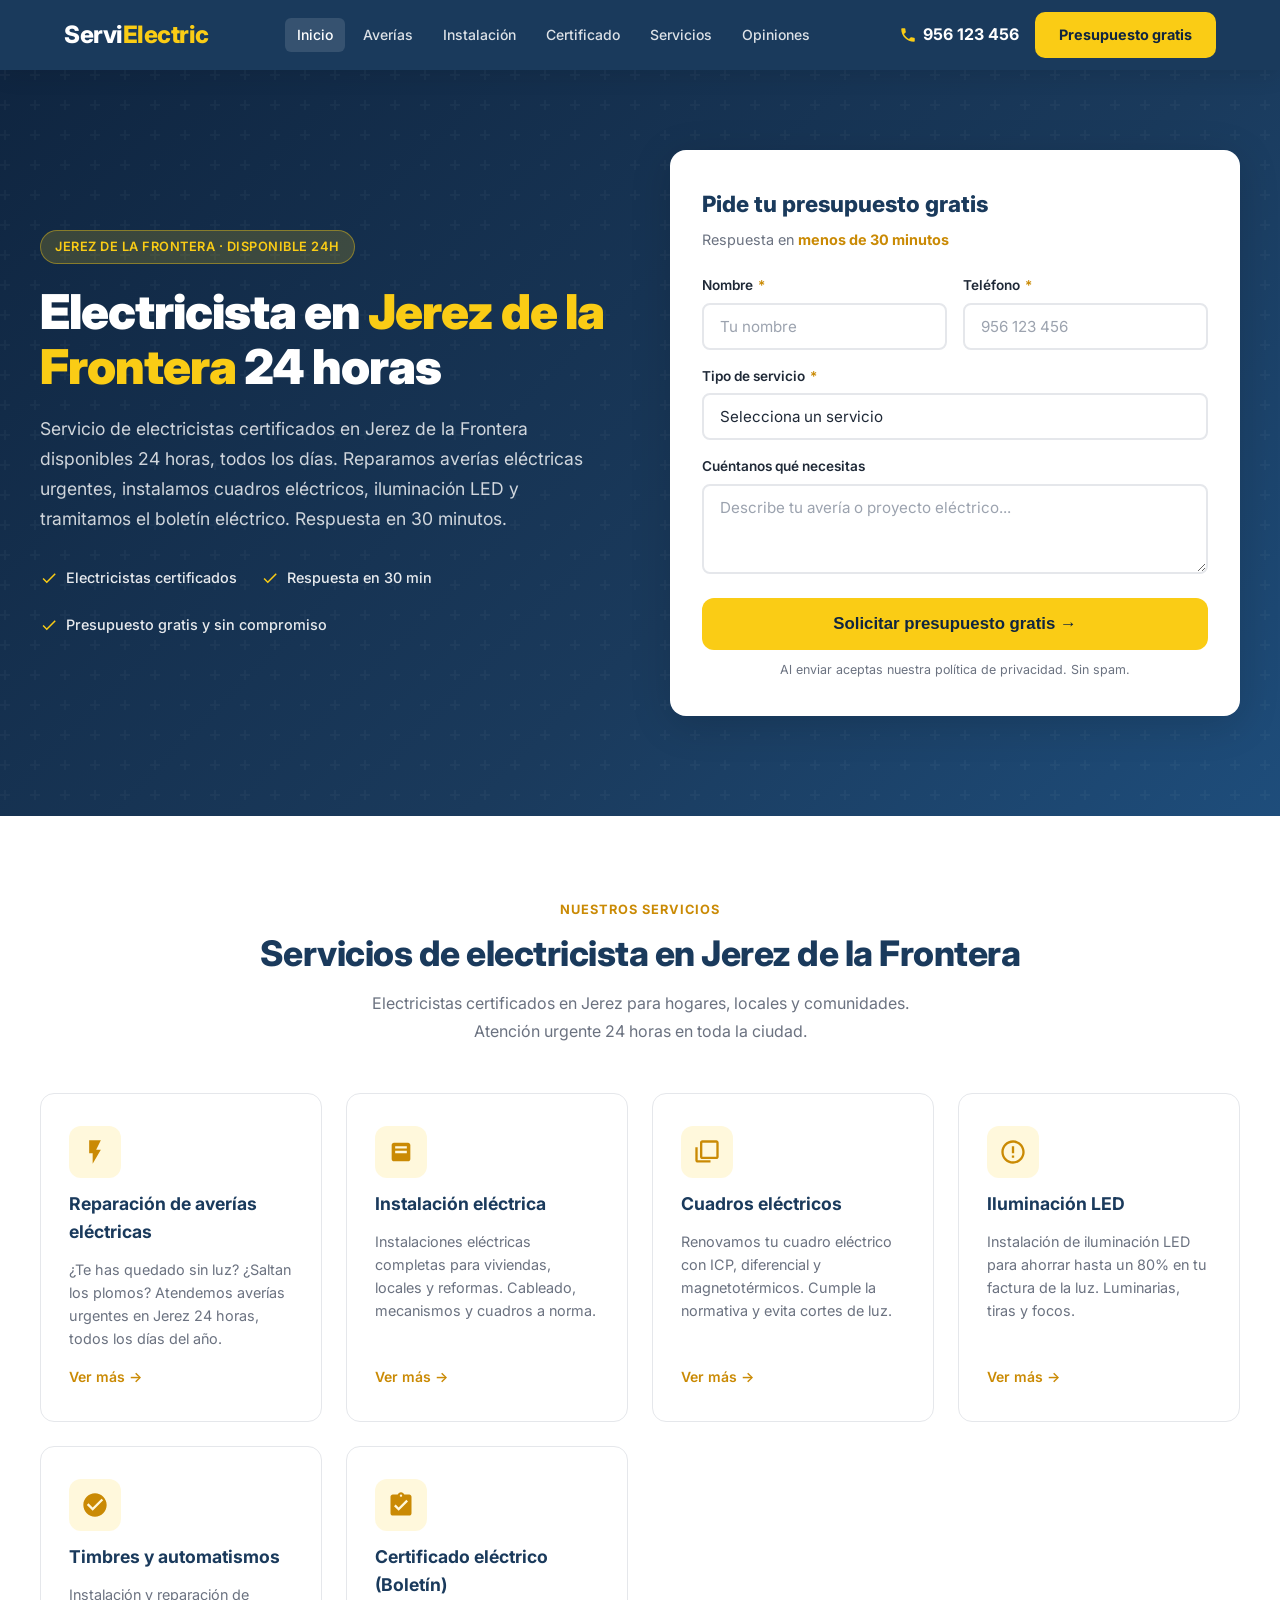
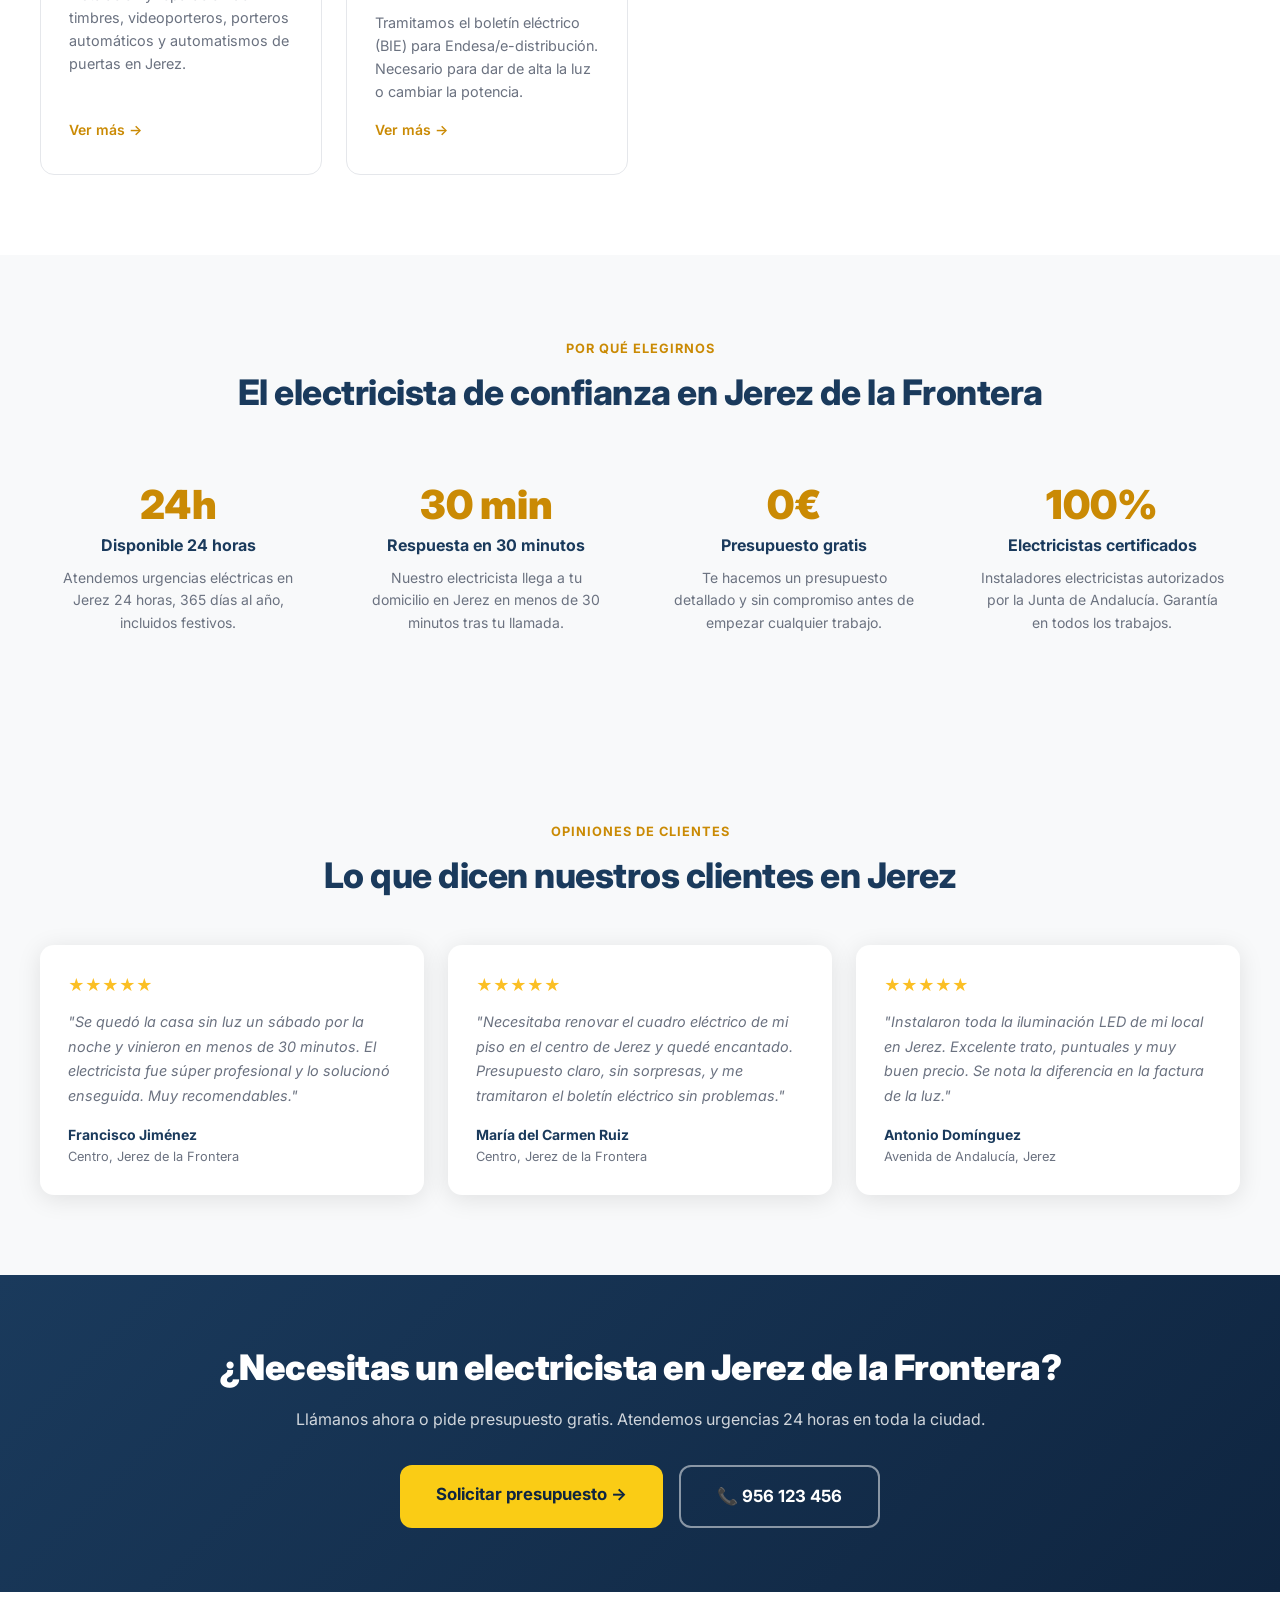
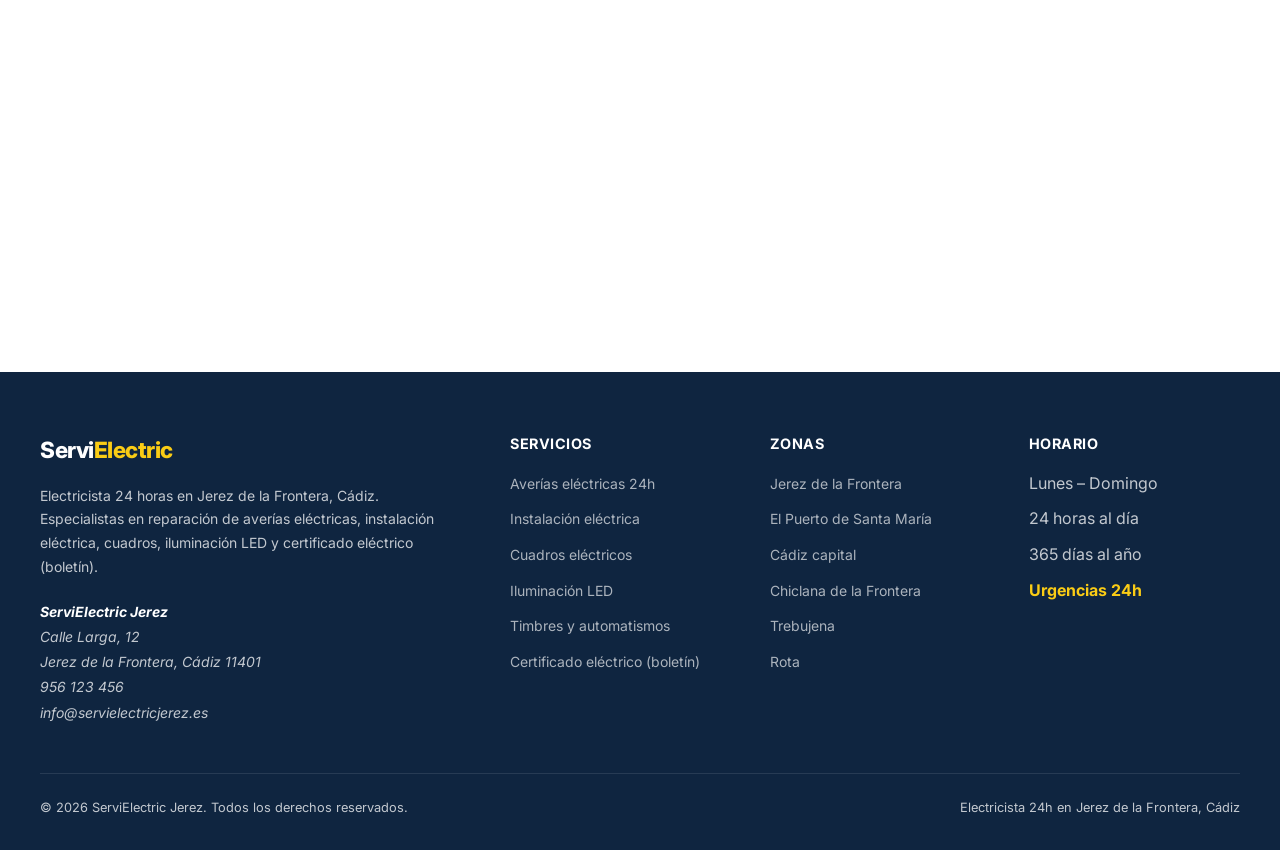
==== index.html @ 38403f72 "Initial website: ServiElectric Jerez" ====
<!DOCTYPE html>
<html lang="es">
<head>
  <meta charset="UTF-8">
  <link rel="icon" type="image/png" href="favicon.png">
  <link rel="icon" type="image/svg+xml" href="favicon.svg">
  <meta name="viewport" content="width=device-width, initial-scale=1.0">
  <title>Electricista en Jerez de la Frontera 24h | ServiElectric Jerez — Presupuesto Gratis</title>
  <meta name="description" content="Electricista 24 horas en Jerez de la Frontera, Cádiz. Reparación de averías, instalación eléctrica, cuadros eléctricos, iluminación LED y certificado eléctrico (boletín). Respuesta en 30 minutos. Presupuesto gratis.">
  <meta name="keywords" content="electricista Jerez, electricista Jerez de la Frontera, electricista 24h Jerez, electricista Cádiz, averías eléctricas Jerez, certificado eléctrico Jerez, boletín eléctrico Jerez">
  <link rel="canonical" href="https://servielectricjerez.es/">
  <meta property="og:title" content="Electricista en Jerez de la Frontera 24h | ServiElectric Jerez">
  <meta property="og:description" content="Electricista 24 horas en Jerez de la Frontera. Reparación de averías, instalación eléctrica, cuadros, LED y boletín eléctrico. Respuesta en 30 minutos.">
  <meta property="og:type" content="website">
  <meta property="og:url" content="https://servielectricjerez.es/">
  <meta property="og:locale" content="es_ES">
  <link rel="preconnect" href="https://fonts.googleapis.com">
  <link rel="preconnect" href="https://fonts.gstatic.com" crossorigin>
  <link href="https://fonts.googleapis.com/css2?family=Inter:wght@400;500;600;700;800;900&display=swap" rel="stylesheet">
  <link rel="stylesheet" href="css/style.css">

  <!-- Schema LocalBusiness / Electrician -->
  <script type="application/ld+json">
  {
    "@context": "https://schema.org",
    "@type": "Electrician",
    "name": "ServiElectric Jerez",
    "description": "Electricista 24 horas en Jerez de la Frontera, Cádiz. Especialistas en reparación de averías eléctricas, instalación eléctrica, cuadros eléctricos, iluminación LED y certificado eléctrico (boletín).",
    "url": "https://servielectricjerez.es",
    "telephone": "+34-956-123-456",
    "email": "info@servielectricjerez.es",
    "image": "https://servielectricjerez.es/favicon.png",
    "priceRange": "€€",
    "address": {
        "@type": "PostalAddress",
        "streetAddress": "Calle Larga, 12",
        "addressLocality": "Jerez de la Frontera",
        "addressRegion": "Cádiz",
        "postalCode": "11401",
        "addressCountry": "ES"
    },
    "geo": {
        "@type": "GeoCoordinates",
        "latitude": 36.6850,
        "longitude": -6.1261
    },
    "openingHoursSpecification": [
        {
            "@type": "OpeningHoursSpecification",
            "dayOfWeek": [
                "Monday",
                "Tuesday",
                "Wednesday",
                "Thursday",
                "Friday",
                "Saturday",
                "Sunday"
            ],
            "opens": "00:00",
            "closes": "23:59"
        }
    ],
    "areaServed": [
        {
            "@type": "City",
            "name": "Jerez de la Frontera"
        },
        {
            "@type": "City",
            "name": "El Puerto de Santa María"
        },
        {
            "@type": "City",
            "name": "Cádiz"
        },
        {
            "@type": "City",
            "name": "Chiclana de la Frontera"
        }
    ],
    "aggregateRating": {
        "@type": "AggregateRating",
        "ratingValue": "4.9",
        "reviewCount": "112"
    },
    "sameAs": [
        "https://www.google.com/maps/search/ServiElectric+Jerez"
    ],
    "review": [
        {
            "@type": "Review",
            "reviewBody": "Se quedó la casa sin luz un sábado por la noche y vinieron en menos de 30 minutos. El electricista fue súper profesional y lo solucionó enseguida. Muy recomendables.",
            "author": {
                "@type": "Person",
                "name": "Francisco JIMÉNEZ"
            },
            "reviewRating": {
                "@type": "Rating",
                "ratingValue": "5",
                "bestRating": "5"
            },
            "itemReviewed": {
                "@type": "Electrician",
                "name": "ServiElectric Jerez"
            }
        },
        {
            "@type": "Review",
            "reviewBody": "Necesitaba renovar el cuadro eléctrico de mi piso en el centro de Jerez y quedé encantado. Presupuesto claro, sin sorpresas, y me tramitaron el boletín eléctrico sin problemas.",
            "author": {
                "@type": "Person",
                "name": "María del Carmen Ruiz"
            },
            "reviewRating": {
                "@type": "Rating",
                "ratingValue": "5",
                "bestRating": "5"
            },
            "itemReviewed": {
                "@type": "Electrician",
                "name": "ServiElectric Jerez"
            }
        },
        {
            "@type": "Review",
            "reviewBody": "Instalaron toda la iluminación LED de mi local en Jerez. Excelente trato, puntuales y muy buen precio. Se nota la diferencia en la factura de la luz.",
            "author": {
                "@type": "Person",
                "name": "Antonio Domínguez"
            },
            "reviewRating": {
                "@type": "Rating",
                "ratingValue": "5",
                "bestRating": "5"
            },
            "itemReviewed": {
                "@type": "Electrician",
                "name": "ServiElectric Jerez"
            }
        }
    ]
}
  </script>

  <!-- Schema WebSite -->
  <script type="application/ld+json">
  {
    "@context": "https://schema.org",
    "@type": "WebSite",
    "name": "ServiElectric Jerez",
    "url": "https://servielectricjerez.es"
  }
  </script>

</head>
<body>

<!-- ============ CABECERA ============ -->
<header class="header" role="banner">
  <div class="header-inner">
    <a href="/" class="logo" aria-label="ServiElectric Jerez - Inicio">Servi<span>Electric</span></a>

    <nav class="nav" id="main-nav" role="navigation" aria-label="Navegación principal">
      <a href="/" class="active">Inicio</a>
      <a href="averias-electricas-jerez.html">Averías</a>
      <a href="instalacion-electrica-jerez.html">Instalación</a>
      <a href="certificado-electrico-jerez.html">Certificado</a>
      <a href="#servicios">Servicios</a>
      <a href="#opiniones">Opiniones</a>
    </nav>

    <div class="header-cta">
      <a href="tel:+34956123456" class="header-phone" aria-label="Llamar a ServiElectric Jerez">
        <svg viewBox="0 0 24 24" xmlns="http://www.w3.org/2000/svg"><path d="M6.62 10.79c1.44 2.83 3.76 5.14 6.59 6.59l2.2-2.2c.27-.27.67-.36 1.02-.24 1.12.37 2.33.57 3.57.57.55 0 1 .45 1 1V20c0 .55-.45 1-1 1-9.39 0-17-7.61-17-17 0-.55.45-1 1-1h3.5c.55 0 1 .45 1 1 0 1.25.2 2.45.57 3.57.11.35.03.74-.25 1.02l-2.2 2.2z"/></svg>
        956 123 456
      </a>
      <a href="#presupuesto" class="btn btn-accent">Presupuesto gratis</a>
      <button class="hamburger" id="hamburger" aria-label="Abrir menú" aria-expanded="false">
        <span></span><span></span><span></span>
      </button>
    </div>
  </div>
</header>

<!-- ============ HERO ============ -->
<main>
<section class="hero" aria-labelledby="hero-heading">
  <div class="hero-inner">

    <div class="hero-content">
      <div class="hero-badge">Jerez de la Frontera · Disponible 24h</div>
      <h1 id="hero-heading">
        Electricista en <em>Jerez de la Frontera</em> 24 horas
      </h1>
      <p class="hero-desc">
        Servicio de electricistas certificados en Jerez de la Frontera disponibles 24 horas, todos los días. Reparamos averías eléctricas urgentes, instalamos cuadros eléctricos, iluminación LED y tramitamos el boletín eléctrico. Respuesta en 30 minutos.
      </p>
      <div class="hero-trust">
        <div class="hero-trust-item">
          <svg viewBox="0 0 24 24"><path d="M9 16.17L4.83 12l-1.42 1.41L9 19 21 7l-1.41-1.41z"/></svg>
          Electricistas certificados
        </div>
        <div class="hero-trust-item">
          <svg viewBox="0 0 24 24"><path d="M9 16.17L4.83 12l-1.42 1.41L9 19 21 7l-1.41-1.41z"/></svg>
          Respuesta en 30 min
        </div>
        <div class="hero-trust-item">
          <svg viewBox="0 0 24 24"><path d="M9 16.17L4.83 12l-1.42 1.41L9 19 21 7l-1.41-1.41z"/></svg>
          Presupuesto gratis y sin compromiso
        </div>
      </div>
    </div>

    <!-- FORMULARIO HERO -->
    <div class="contact-card" id="presupuesto">
      <p class="contact-card-title">Pide tu presupuesto gratis</p>
      <p class="contact-card-sub">Respuesta en <strong>menos de 30 minutos</strong></p>

      <form action="https://formsubmit.co/info@servielectricjerez.es" method="POST" novalidate id="hero-form">
        <input type="hidden" name="_subject" value="Nuevo lead desde servielectricjerez.es">
        <input type="hidden" name="_captcha" value="false">
        <input type="hidden" name="_template" value="table">

        <div class="form-row">
          <div class="form-group">
            <label for="nombre">Nombre <span class="req">*</span></label>
            <input type="text" id="nombre" name="nombre" class="form-control" placeholder="Tu nombre" required>
          </div>
          <div class="form-group">
            <label for="telefono">Teléfono <span class="req">*</span></label>
            <input type="tel" id="telefono" name="telefono" class="form-control" placeholder="956 123 456" required pattern="[0-9\s\+\-]{9,15}">
          </div>
        </div>

        <div class="form-group">
          <label for="servicio">Tipo de servicio <span class="req">*</span></label>
          <select id="servicio" name="servicio" class="form-control" required>
            <option value="">Selecciona un servicio</option>
            <option value="averia-urgente">Avería urgente 24h</option>
            <option value="instalacion-electrica">Instalación eléctrica</option>
            <option value="cuadro-electrico">Cuadro eléctrico</option>
            <option value="iluminacion-led">Iluminación LED</option>
            <option value="timbre-automatismo">Timbres y automatismos</option>
            <option value="certificado-boletin">Certificado eléctrico (boletín)</option>
            <option value="otro">Otro</option>
          </select>
        </div>

        <div class="form-group">
          <label for="mensaje">Cuéntanos qué necesitas</label>
          <textarea id="mensaje" name="mensaje" class="form-control" placeholder="Describe tu avería o proyecto eléctrico..."></textarea>
        </div>

        <div class="form-submit">
          <button type="submit" class="btn btn-accent btn-lg">Solicitar presupuesto gratis →</button>
        </div>
        <p class="form-privacy">Al enviar aceptas nuestra política de privacidad. Sin spam.</p>
      </form>
    </div>

  </div>
</section>

<!-- ============ SERVICIOS ============ -->
<section class="section" id="servicios" aria-labelledby="servicios-heading">
  <div class="section-inner">
    <div class="section-header">
      <span class="section-eyebrow">Nuestros servicios</span>
      <h2 class="section-title" id="servicios-heading">Servicios de electricista en Jerez de la Frontera</h2>
      <p class="section-desc">Electricistas certificados en Jerez para hogares, locales y comunidades. Atención urgente 24 horas en toda la ciudad.</p>
    </div>

    <div class="services-grid">

      <article class="service-card">
        <div class="service-icon">
          <svg viewBox="0 0 24 24"><path d="M7 2v11h3v9l7-12h-4l4-8z"/></svg>
        </div>
        <h3>Reparación de averías eléctricas</h3>
        <p>¿Te has quedado sin luz? ¿Saltan los plomos? Atendemos averías urgentes en Jerez 24 horas, todos los días del año.</p>
        <a href="averias-electricas-jerez.html" class="service-card-link">Ver más →</a>
      </article>

      <article class="service-card">
        <div class="service-icon">
          <svg viewBox="0 0 24 24"><path d="M18 4H6C4.9 4 4 4.9 4 6v12c0 1.1.9 2 2 2h12c1.1 0 2-.9 2-2V6c0-1.1-.9-2-2-2zm-1 9H7v-2h10v2zm0-4H7V7h10v2z"/></svg>
        </div>
        <h3>Instalación eléctrica</h3>
        <p>Instalaciones eléctricas completas para viviendas, locales y reformas. Cableado, mecanismos y cuadros a norma.</p>
        <a href="instalacion-electrica-jerez.html" class="service-card-link">Ver más →</a>
      </article>

      <article class="service-card">
        <div class="service-icon">
          <svg viewBox="0 0 24 24"><path d="M4 8H2v11c0 1.1.9 2 2 2h11v-2H4V8zm16-6H8C6.9 2 6 2.9 6 4v12c0 1.1.9 2 2 2h12c1.1 0 2-.9 2-2V4c0-1.1-.9-2-2-2zm0 14H8V4h12v12z"/></svg>
        </div>
        <h3>Cuadros eléctricos</h3>
        <p>Renovamos tu cuadro eléctrico con ICP, diferencial y magnetotérmicos. Cumple la normativa y evita cortes de luz.</p>
        <a href="instalacion-electrica-jerez.html" class="service-card-link">Ver más →</a>
      </article>

      <article class="service-card">
        <div class="service-icon">
          <svg viewBox="0 0 24 24"><path d="M12 2C6.48 2 2 6.48 2 12s4.48 10 10 10 10-4.48 10-10S17.52 2 12 2zm0 18c-4.41 0-8-3.59-8-8s3.59-8 8-8 8 3.59 8 8-3.59 8-8 8zm-1-13h2v6h-2zm0 8h2v2h-2z"/></svg>
        </div>
        <h3>Iluminación LED</h3>
        <p>Instalación de iluminación LED para ahorrar hasta un 80% en tu factura de la luz. Luminarias, tiras y focos.</p>
        <a href="instalacion-electrica-jerez.html" class="service-card-link">Ver más →</a>
      </article>

      <article class="service-card">
        <div class="service-icon">
          <svg viewBox="0 0 24 24"><path d="M12 2C6.48 2 2 6.48 2 12s4.48 10 10 10 10-4.48 10-10S17.52 2 12 2zm-2 15l-5-5 1.41-1.41L10 14.17l7.59-7.59L19 8l-9 9z"/></svg>
        </div>
        <h3>Timbres y automatismos</h3>
        <p>Instalación y reparación de timbres, videoporteros, porteros automáticos y automatismos de puertas en Jerez.</p>
        <a href="averias-electricas-jerez.html" class="service-card-link">Ver más →</a>
      </article>

      <article class="service-card">
        <div class="service-icon">
          <svg viewBox="0 0 24 24"><path d="M19 3h-4.18C14.4 1.84 13.3 1 12 1c-1.3 0-2.4.84-2.82 2H5c-1.1 0-2 .9-2 2v14c0 1.1.9 2 2 2h14c1.1 0 2-.9 2-2V5c0-1.1-.9-2-2-2zm-7 0c.55 0 1 .45 1 1s-.45 1-1 1-1-.45-1-1 .45-1 1-1zm-2 14l-4-4 1.41-1.41L10 14.17l6.59-6.59L18 9l-8 8z"/></svg>
        </div>
        <h3>Certificado eléctrico (Boletín)</h3>
        <p>Tramitamos el boletín eléctrico (BIE) para Endesa/e-distribución. Necesario para dar de alta la luz o cambiar la potencia.</p>
        <a href="certificado-electrico-jerez.html" class="service-card-link">Ver más →</a>
      </article>

    </div>
  </div>
</section>

<!-- ============ POR QUÉ ELEGIRNOS ============ -->
<section class="section why-section" aria-labelledby="why-heading">
  <div class="section-inner">
    <div class="section-header">
      <span class="section-eyebrow">Por qué elegirnos</span>
      <h2 class="section-title" id="why-heading">El electricista de confianza en Jerez de la Frontera</h2>
    </div>

    <div class="why-grid">
      <div class="why-item">
        <div class="why-number">24h</div>
        <h3>Disponible 24 horas</h3>
        <p>Atendemos urgencias eléctricas en Jerez 24 horas, 365 días al año, incluidos festivos.</p>
      </div>
      <div class="why-item">
        <div class="why-number">30 min</div>
        <h3>Respuesta en 30 minutos</h3>
        <p>Nuestro electricista llega a tu domicilio en Jerez en menos de 30 minutos tras tu llamada.</p>
      </div>
      <div class="why-item">
        <div class="why-number">0€</div>
        <h3>Presupuesto gratis</h3>
        <p>Te hacemos un presupuesto detallado y sin compromiso antes de empezar cualquier trabajo.</p>
      </div>
      <div class="why-item">
        <div class="why-number">100%</div>
        <h3>Electricistas certificados</h3>
        <p>Instaladores electricistas autorizados por la Junta de Andalucía. Garantía en todos los trabajos.</p>
      </div>
    </div>
  </div>
</section>

<!-- ============ RESEÑAS ============ -->
<section class="section reviews-section" id="opiniones" aria-labelledby="reviews-heading">
  <div class="section-inner">
    <div class="section-header">
      <span class="section-eyebrow">Opiniones de clientes</span>
      <h2 class="section-title" id="reviews-heading">Lo que dicen nuestros clientes en Jerez</h2>
    </div>

    <div class="reviews-grid">
      <div class="review-card">
        <div class="review-stars" aria-label="5 estrellas">★★★★★</div>
        <p class="review-text">"Se quedó la casa sin luz un sábado por la noche y vinieron en menos de 30 minutos. El electricista fue súper profesional y lo solucionó enseguida. Muy recomendables."</p>
        <div class="review-author">Francisco Jiménez</div>
        <div class="review-location">Centro, Jerez de la Frontera</div>
      </div>

      <div class="review-card">
        <div class="review-stars" aria-label="5 estrellas">★★★★★</div>
        <p class="review-text">"Necesitaba renovar el cuadro eléctrico de mi piso en el centro de Jerez y quedé encantado. Presupuesto claro, sin sorpresas, y me tramitaron el boletín eléctrico sin problemas."</p>
        <div class="review-author">María del Carmen Ruiz</div>
        <div class="review-location">Centro, Jerez de la Frontera</div>
      </div>

      <div class="review-card">
        <div class="review-stars" aria-label="5 estrellas">★★★★★</div>
        <p class="review-text">"Instalaron toda la iluminación LED de mi local en Jerez. Excelente trato, puntuales y muy buen precio. Se nota la diferencia en la factura de la luz."</p>
        <div class="review-author">Antonio Domínguez</div>
        <div class="review-location">Avenida de Andalucía, Jerez</div>
      </div>
    </div>
  </div>
</section>

<!-- ============ CTA ============ -->
<section class="cta-strip" aria-labelledby="cta-heading">
  <div>
    <h2 id="cta-heading">¿Necesitas un electricista en Jerez de la Frontera?</h2>
    <p>Llámanos ahora o pide presupuesto gratis. Atendemos urgencias 24 horas en toda la ciudad.</p>
    <div class="cta-buttons">
      <a href="#presupuesto" class="btn btn-accent btn-lg">Solicitar presupuesto →</a>
      <a href="tel:+34956123456" class="btn btn-outline btn-lg">📞 956 123 456</a>
    </div>
  </div>
</section>

<!-- ============ MAPA ============ -->
<section class="map-section" aria-label="Zona de cobertura de ServiElectric Jerez">
  <iframe
    src="https://www.google.com/maps/embed?pb=!1m18!1m12!1m3!1d3199.7!2d-6.1261!3d36.6850!2m3!1f0!2f0!3f0!3m2!1i1024!2i768!4f13.1!3m3!1m2!1s0x0%3A0x0!2zMzbCsDQxJzA2LjAiTiA2wrAwNyczNC4wIlc!5e0!3m2!1ses!2ses!4v1700000000000"
    allowfullscreen=""
    loading="lazy"
    referrerpolicy="no-referrer-when-downgrade"
    title="Ubicación de ServiElectric Jerez en Jerez de la Frontera, Cádiz">
  </iframe>
</section>

</main>

<!-- ============ FOOTER ============ -->
<footer class="footer" role="contentinfo">
  <div class="footer-inner">
    <div class="footer-grid">

      <div class="footer-brand">
        <div class="logo">Servi<span>Electric</span></div>
        <p>Electricista 24 horas en Jerez de la Frontera, Cádiz. Especialistas en reparación de averías eléctricas, instalación eléctrica, cuadros, iluminación LED y certificado eléctrico (boletín).</p>
        <address class="footer-nap" itemscope itemtype="https://schema.org/LocalBusiness">
          <strong itemprop="name">ServiElectric Jerez</strong><br>
          <span itemprop="streetAddress">Calle Larga, 12</span><br>
          <span itemprop="addressLocality">Jerez de la Frontera</span>, <span itemprop="addressRegion">Cádiz</span> <span itemprop="postalCode">11401</span><br>
          <a href="tel:+34956123456" itemprop="telephone">956 123 456</a><br>
          <a href="mailto:info@servielectricjerez.es" itemprop="email">info@servielectricjerez.es</a>
        </address>
      </div>

      <div class="footer-col">
        <h4>Servicios</h4>
        <ul>
          <li><a href="averias-electricas-jerez.html">Averías eléctricas 24h</a></li>
          <li><a href="instalacion-electrica-jerez.html">Instalación eléctrica</a></li>
          <li><a href="instalacion-electrica-jerez.html">Cuadros eléctricos</a></li>
          <li><a href="instalacion-electrica-jerez.html">Iluminación LED</a></li>
          <li><a href="averias-electricas-jerez.html">Timbres y automatismos</a></li>
          <li><a href="certificado-electrico-jerez.html">Certificado eléctrico (boletín)</a></li>
        </ul>
      </div>

      <div class="footer-col">
        <h4>Zonas</h4>
        <ul>
          <li><a href="/">Jerez de la Frontera</a></li>
          <li><a href="/">El Puerto de Santa María</a></li>
          <li><a href="/">Cádiz capital</a></li>
          <li><a href="/">Chiclana de la Frontera</a></li>
          <li><a href="/">Trebujena</a></li>
          <li><a href="/">Rota</a></li>
        </ul>
      </div>

      <div class="footer-col">
        <h4>Horario</h4>
        <ul>
          <li>Lunes – Domingo</li>
          <li>24 horas al día</li>
          <li>365 días al año</li>
          <li><strong style="color:var(--accent)">Urgencias 24h</strong></li>
        </ul>
      </div>

    </div>

    <div class="footer-bottom">
      <p>© 2026 ServiElectric Jerez. Todos los derechos reservados.</p>
      <p>Electricista 24h en Jerez de la Frontera, Cádiz</p>
    </div>
  </div>
</footer>

<script>
  // Menú móvil
  const hamburger = document.getElementById('hamburger');
  const nav = document.getElementById('main-nav');
  hamburger.addEventListener('click', () => {
    const open = nav.classList.toggle('open');
    hamburger.setAttribute('aria-expanded', open);
  });

  // Validación formulario
  document.getElementById('hero-form').addEventListener('submit', function(e) {
    const tel = document.getElementById('telefono').value.trim();
    if (!tel) {
      e.preventDefault();
      document.getElementById('telefono').focus();
      alert('El teléfono es obligatorio para contactarte.');
    }
  });
</script>

</body>
</html>
---- css/style.css ----
/* ============================================
   SERVIELECTRIC JEREZ — Estilos globales
   ============================================ */

:root {
  --primary: #1a3a5c;
  --primary-dark: #0f2540;
  --accent: #facc15;
  --accent-dark: #ca8a04;
  --text: #1f2937;
  --text-light: #6b7280;
  --bg: #f8f9fa;
  --white: #ffffff;
  --border: #e5e7eb;
  --success: #16a34a;
  --shadow: 0 4px 24px rgba(0,0,0,0.10);
  --shadow-lg: 0 8px 40px rgba(0,0,0,0.15);
  --radius: 10px;
  --font: 'Inter', system-ui, -apple-system, sans-serif;
}

*, *::before, *::after { box-sizing: border-box; margin: 0; padding: 0; }

html { scroll-behavior: smooth; font-size: 16px; }

body {
  font-family: var(--font);
  color: var(--text);
  background: var(--white);
  line-height: 1.6;
}

img { max-width: 100%; display: block; }
a { color: inherit; text-decoration: none; }

/* ============================================
   CABECERA
   ============================================ */

.header {
  position: sticky;
  top: 0;
  z-index: 100;
  background: var(--primary);
  box-shadow: var(--shadow);
}

.header-inner {
  max-width: 1200px;
  margin: 0 auto;
  padding: 0 24px;
  display: flex;
  align-items: center;
  justify-content: space-between;
  height: 70px;
  gap: 20px;
}

.logo {
  font-size: 1.5rem;
  font-weight: 800;
  color: var(--white);
  letter-spacing: -0.5px;
}

.logo span { color: var(--accent); }

.nav { display: flex; gap: 6px; align-items: center; }

.nav a {
  color: rgba(255,255,255,0.85);
  font-size: 0.875rem;
  font-weight: 500;
  padding: 6px 12px;
  border-radius: 6px;
  transition: color 0.2s, background 0.2s;
}

.nav a:hover, .nav a.active {
  color: var(--white);
  background: rgba(255,255,255,0.12);
}

.header-cta {
  display: flex;
  align-items: center;
  gap: 16px;
  flex-shrink: 0;
}

.header-phone {
  color: var(--white);
  font-weight: 700;
  font-size: 1rem;
  display: flex;
  align-items: center;
  gap: 6px;
}

.header-phone svg { width: 18px; height: 18px; fill: var(--accent); }

.btn {
  display: inline-block;
  padding: 11px 24px;
  border-radius: var(--radius);
  font-weight: 700;
  font-size: 0.9rem;
  cursor: pointer;
  transition: all 0.2s;
  border: none;
  text-align: center;
}

.btn-accent {
  background: var(--accent);
  color: var(--primary-dark);
}

.btn-accent:hover {
  background: var(--accent-dark);
  transform: translateY(-1px);
  box-shadow: 0 4px 12px rgba(250,204,21,0.5);
}

.btn-outline {
  background: transparent;
  color: var(--white);
  border: 2px solid rgba(255,255,255,0.5);
}

.btn-outline:hover {
  border-color: var(--white);
  background: rgba(255,255,255,0.1);
}

.btn-lg { padding: 16px 36px; font-size: 1.05rem; border-radius: 12px; }

.hamburger {
  display: none;
  background: none;
  border: none;
  cursor: pointer;
  flex-direction: column;
  gap: 5px;
  padding: 4px;
}

.hamburger span {
  display: block;
  width: 24px;
  height: 2px;
  background: var(--white);
  border-radius: 2px;
  transition: all 0.3s;
}

/* ============================================
   HERO
   ============================================ */

.hero {
  background: linear-gradient(135deg, var(--primary-dark) 0%, var(--primary) 60%, #1e4d7b 100%);
  padding: 80px 24px 100px;
  position: relative;
  overflow: hidden;
}

.hero::before {
  content: '';
  position: absolute;
  inset: 0;
  background: url("data:image/svg+xml,%3Csvg width='60' height='60' viewBox='0 0 60 60' xmlns='http://www.w3.org/2000/svg'%3E%3Cg fill='none' fill-rule='evenodd'%3E%3Cg fill='%23ffffff' fill-opacity='0.03'%3E%3Cpath d='M36 34v-4h-2v4h-4v2h4v4h2v-4h4v-2h-4zm0-30V0h-2v4h-4v2h4v4h2V6h4V4h-4zM6 34v-4H4v4H0v2h4v4h2v-4h4v-2H6zM6 4V0H4v4H0v2h4v4h2V6h4V4H6z'/%3E%3C/g%3E%3C/g%3E%3C/svg%3E");
}

.hero-inner {
  max-width: 1200px;
  margin: 0 auto;
  display: grid;
  grid-template-columns: 1fr 1fr;
  gap: 60px;
  align-items: center;
  position: relative;
  z-index: 1;
}

.hero-badge {
  display: inline-block;
  background: rgba(250,204,21,0.18);
  color: var(--accent);
  border: 1px solid rgba(250,204,21,0.4);
  padding: 6px 14px;
  border-radius: 50px;
  font-size: 0.8rem;
  font-weight: 600;
  letter-spacing: 0.5px;
  margin-bottom: 20px;
  text-transform: uppercase;
}

.hero h1 {
  font-size: clamp(2rem, 4vw, 3rem);
  font-weight: 900;
  color: var(--white);
  line-height: 1.15;
  margin-bottom: 20px;
  letter-spacing: -1px;
}

.hero h1 em {
  color: var(--accent);
  font-style: normal;
}

.hero-desc {
  color: rgba(255,255,255,0.8);
  font-size: 1.1rem;
  margin-bottom: 32px;
  line-height: 1.7;
}

.hero-trust {
  display: flex;
  gap: 24px;
  flex-wrap: wrap;
}

.hero-trust-item {
  display: flex;
  align-items: center;
  gap: 8px;
  color: rgba(255,255,255,0.9);
  font-size: 0.9rem;
  font-weight: 500;
}

.hero-trust-item svg {
  width: 18px;
  height: 18px;
  fill: var(--accent);
  flex-shrink: 0;
}

/* ============================================
   FORMULARIO DE CONTACTO (HERO)
   ============================================ */

.contact-card {
  background: var(--white);
  border-radius: 16px;
  padding: 36px 32px;
  box-shadow: var(--shadow-lg);
}

.contact-card-title {
  font-size: 1.4rem;
  font-weight: 800;
  color: var(--primary);
  margin-bottom: 6px;
}

.contact-card-sub {
  color: var(--text-light);
  font-size: 0.9rem;
  margin-bottom: 24px;
}

.contact-card-sub strong { color: var(--accent-dark); }

.form-group { margin-bottom: 16px; }

.form-group label {
  display: block;
  font-size: 0.85rem;
  font-weight: 600;
  color: var(--text);
  margin-bottom: 6px;
}

.form-group label .req { color: var(--accent-dark); margin-left: 2px; }

.form-control {
  width: 100%;
  padding: 12px 16px;
  border: 2px solid var(--border);
  border-radius: 8px;
  font-size: 0.95rem;
  font-family: var(--font);
  color: var(--text);
  background: var(--white);
  transition: border-color 0.2s, box-shadow 0.2s;
  -webkit-appearance: none;
}

.form-control:focus {
  outline: none;
  border-color: var(--primary);
  box-shadow: 0 0 0 3px rgba(26,58,92,0.12);
}

.form-control::placeholder { color: #9ca3af; }

select.form-control { cursor: pointer; }

textarea.form-control { resize: vertical; min-height: 90px; }

.form-row { display: grid; grid-template-columns: 1fr 1fr; gap: 16px; }

.form-submit { margin-top: 8px; }

.form-submit .btn { width: 100%; }

.form-privacy {
  text-align: center;
  font-size: 0.78rem;
  color: var(--text-light);
  margin-top: 10px;
}

/* ============================================
   SECCIÓN SERVICIOS
   ============================================ */

.section {
  padding: 80px 24px;
}

.section-inner {
  max-width: 1200px;
  margin: 0 auto;
}

.section-header {
  text-align: center;
  margin-bottom: 48px;
}

.section-eyebrow {
  display: inline-block;
  color: var(--accent-dark);
  font-weight: 700;
  font-size: 0.8rem;
  text-transform: uppercase;
  letter-spacing: 1px;
  margin-bottom: 12px;
}

.section-title {
  font-size: clamp(1.6rem, 3vw, 2.2rem);
  font-weight: 800;
  color: var(--primary);
  line-height: 1.2;
  letter-spacing: -0.5px;
  margin-bottom: 16px;
}

.section-desc {
  color: var(--text-light);
  font-size: 1rem;
  max-width: 600px;
  margin: 0 auto;
  line-height: 1.7;
}

.services-grid {
  display: grid;
  grid-template-columns: repeat(auto-fill, minmax(260px, 1fr));
  gap: 24px;
}

.service-card {
  background: var(--white);
  border: 1.5px solid var(--border);
  border-radius: 14px;
  padding: 32px 28px;
  transition: all 0.25s;
  display: flex;
  flex-direction: column;
  gap: 12px;
}

.service-card:hover {
  border-color: var(--accent);
  box-shadow: var(--shadow);
  transform: translateY(-4px);
}

.service-icon {
  width: 52px;
  height: 52px;
  background: rgba(250,204,21,0.15);
  border-radius: 12px;
  display: flex;
  align-items: center;
  justify-content: center;
}

.service-icon svg { width: 28px; height: 28px; fill: var(--accent-dark); }

.service-card h3 {
  font-size: 1.1rem;
  font-weight: 700;
  color: var(--primary);
}

.service-card p {
  font-size: 0.9rem;
  color: var(--text-light);
  line-height: 1.6;
  flex: 1;
}

.service-card-link {
  display: inline-flex;
  align-items: center;
  gap: 6px;
  font-size: 0.875rem;
  font-weight: 600;
  color: var(--accent-dark);
  margin-top: 4px;
}

.service-card-link:hover { text-decoration: underline; }

/* ============================================
   POR QUÉ ELEGIRNOS
   ============================================ */

.why-section { background: var(--bg); }

.why-grid {
  display: grid;
  grid-template-columns: repeat(auto-fill, minmax(220px, 1fr));
  gap: 32px;
}

.why-item {
  text-align: center;
  padding: 24px 16px;
}

.why-number {
  font-size: 2.5rem;
  font-weight: 900;
  color: var(--accent-dark);
  line-height: 1;
  margin-bottom: 8px;
}

.why-item h3 {
  font-size: 1rem;
  font-weight: 700;
  color: var(--primary);
  margin-bottom: 8px;
}

.why-item p {
  font-size: 0.875rem;
  color: var(--text-light);
  line-height: 1.6;
}

/* ============================================
   CTA STRIP
   ============================================ */

.cta-strip {
  background: linear-gradient(135deg, var(--primary) 0%, var(--primary-dark) 100%);
  padding: 64px 24px;
  text-align: center;
}

.cta-strip h2 {
  font-size: clamp(1.6rem, 3vw, 2.2rem);
  font-weight: 900;
  color: var(--white);
  margin-bottom: 12px;
  letter-spacing: -0.5px;
}

.cta-strip p {
  color: rgba(255,255,255,0.8);
  font-size: 1rem;
  margin-bottom: 32px;
}

.cta-buttons {
  display: flex;
  gap: 16px;
  justify-content: center;
  flex-wrap: wrap;
}

/* ============================================
   MAPA
   ============================================ */

.map-section { padding: 0; }
.map-section iframe {
  width: 100%;
  height: 380px;
  border: none;
  display: block;
}

/* ============================================
   FOOTER
   ============================================ */

.footer {
  background: var(--primary-dark);
  color: rgba(255,255,255,0.75);
  padding: 60px 24px 32px;
}

.footer-inner {
  max-width: 1200px;
  margin: 0 auto;
}

.footer-grid {
  display: grid;
  grid-template-columns: 2fr 1fr 1fr 1fr;
  gap: 48px;
  margin-bottom: 48px;
}

.footer-brand .logo { font-size: 1.4rem; margin-bottom: 16px; }

.footer-brand p {
  font-size: 0.875rem;
  line-height: 1.7;
  margin-bottom: 20px;
}

.footer-nap { font-size: 0.875rem; line-height: 1.8; }
.footer-nap strong { color: var(--white); }

.footer-col h4 {
  color: var(--white);
  font-size: 0.9rem;
  font-weight: 700;
  margin-bottom: 16px;
  text-transform: uppercase;
  letter-spacing: 0.5px;
}

.footer-col ul { list-style: none; }

.footer-col ul li { margin-bottom: 10px; }

.footer-col ul li a {
  font-size: 0.875rem;
  color: rgba(255,255,255,0.65);
  transition: color 0.2s;
}

.footer-col ul li a:hover { color: var(--accent); }

.footer-bottom {
  border-top: 1px solid rgba(255,255,255,0.1);
  padding-top: 24px;
  display: flex;
  align-items: center;
  justify-content: space-between;
  font-size: 0.8rem;
  gap: 16px;
  flex-wrap: wrap;
}

/* ============================================
   PÁGINA INTERIOR (SERVICIO)
   ============================================ */

.page-hero {
  background: linear-gradient(135deg, var(--primary-dark) 0%, var(--primary) 100%);
  padding: 60px 24px;
  text-align: center;
}

.page-hero-inner {
  max-width: 800px;
  margin: 0 auto;
}

.breadcrumb {
  display: flex;
  align-items: center;
  justify-content: center;
  gap: 8px;
  font-size: 0.85rem;
  color: rgba(255,255,255,0.6);
  margin-bottom: 16px;
}

.breadcrumb a { color: rgba(255,255,255,0.7); }
.breadcrumb a:hover { color: var(--accent); }
.breadcrumb span { color: rgba(255,255,255,0.4); }

.page-hero h1 {
  font-size: clamp(1.8rem, 4vw, 2.8rem);
  font-weight: 900;
  color: var(--white);
  line-height: 1.2;
  letter-spacing: -0.5px;
  margin-bottom: 16px;
}

.page-hero p {
  color: rgba(255,255,255,0.8);
  font-size: 1.05rem;
  line-height: 1.7;
}

.content-section {
  padding: 64px 24px;
}

.content-inner {
  max-width: 1200px;
  margin: 0 auto;
  display: grid;
  grid-template-columns: 1fr 380px;
  gap: 60px;
  align-items: start;
}

.content-body h2 {
  font-size: 1.6rem;
  font-weight: 800;
  color: var(--primary);
  margin-bottom: 16px;
  margin-top: 32px;
}

.content-body h2:first-child { margin-top: 0; }

.content-body p {
  color: var(--text-light);
  line-height: 1.8;
  margin-bottom: 16px;
  font-size: 0.975rem;
}

.content-body ul {
  margin: 0 0 16px 20px;
  color: var(--text-light);
  font-size: 0.975rem;
  line-height: 1.8;
}

.content-body ul li { margin-bottom: 6px; }

.sidebar-form {
  position: sticky;
  top: 90px;
}

.sidebar-card {
  background: var(--white);
  border: 2px solid var(--border);
  border-radius: 16px;
  padding: 32px 28px;
  box-shadow: var(--shadow);
}

.sidebar-card-title {
  font-size: 1.2rem;
  font-weight: 800;
  color: var(--primary);
  margin-bottom: 6px;
}

.sidebar-card-sub {
  font-size: 0.85rem;
  color: var(--text-light);
  margin-bottom: 20px;
}

.process-list {
  counter-reset: steps;
  list-style: none;
  margin: 0 0 16px 0;
}

.process-list li {
  counter-increment: steps;
  display: flex;
  gap: 16px;
  align-items: flex-start;
  margin-bottom: 24px;
}

.process-list li::before {
  content: counter(steps);
  width: 36px;
  height: 36px;
  background: var(--accent);
  color: var(--primary-dark);
  border-radius: 50%;
  display: flex;
  align-items: center;
  justify-content: center;
  font-weight: 800;
  font-size: 0.9rem;
  flex-shrink: 0;
}

.process-list li div h4 {
  font-weight: 700;
  color: var(--primary);
  margin-bottom: 4px;
  font-size: 0.95rem;
}

.process-list li div p {
  font-size: 0.85rem;
  color: var(--text-light);
  line-height: 1.5;
}

.faq-list { margin-top: 16px; }

.faq-item {
  border-bottom: 1px solid var(--border);
  padding: 16px 0;
}

.faq-item:last-child { border-bottom: none; }

.faq-question {
  font-weight: 700;
  color: var(--primary);
  font-size: 0.95rem;
  margin-bottom: 8px;
}

.faq-answer {
  font-size: 0.875rem;
  color: var(--text-light);
  line-height: 1.6;
}

/* ============================================
   REVIEWS
   ============================================ */

.reviews-section { background: var(--bg); }

.reviews-grid {
  display: grid;
  grid-template-columns: repeat(auto-fill, minmax(300px, 1fr));
  gap: 24px;
}

.review-card {
  background: var(--white);
  border-radius: 14px;
  padding: 28px;
  box-shadow: var(--shadow);
}

.review-stars { color: #fbbf24; font-size: 1rem; margin-bottom: 12px; }

.review-text {
  font-size: 0.9rem;
  color: var(--text-light);
  line-height: 1.7;
  margin-bottom: 16px;
  font-style: italic;
}

.review-author {
  font-weight: 700;
  color: var(--primary);
  font-size: 0.875rem;
}

.review-location {
  font-size: 0.8rem;
  color: var(--text-light);
}

/* ============================================
   RESPONSIVE
   ============================================ */

@media (max-width: 1024px) {
  .footer-grid { grid-template-columns: 1fr 1fr; gap: 32px; }
  .content-inner { grid-template-columns: 1fr; }
  .sidebar-form { position: static; }
}

@media (max-width: 768px) {
  .nav { display: none; position: absolute; top: 70px; left: 0; right: 0; background: var(--primary-dark); flex-direction: column; padding: 16px; gap: 4px; }
  .nav.open { display: flex; }
  .hamburger { display: flex; }
  .header-phone { display: none; }
  .hero-inner { grid-template-columns: 1fr; gap: 40px; }
  .form-row { grid-template-columns: 1fr; }
  .footer-grid { grid-template-columns: 1fr; gap: 32px; }
  .footer-bottom { flex-direction: column; text-align: center; }
  .why-grid { grid-template-columns: repeat(2, 1fr); }
  .hero { padding: 56px 24px 72px; }
}

@media (max-width: 480px) {
  .why-grid { grid-template-columns: 1fr; }
  .services-grid { grid-template-columns: 1fr; }
  .cta-buttons { flex-direction: column; align-items: center; }
}
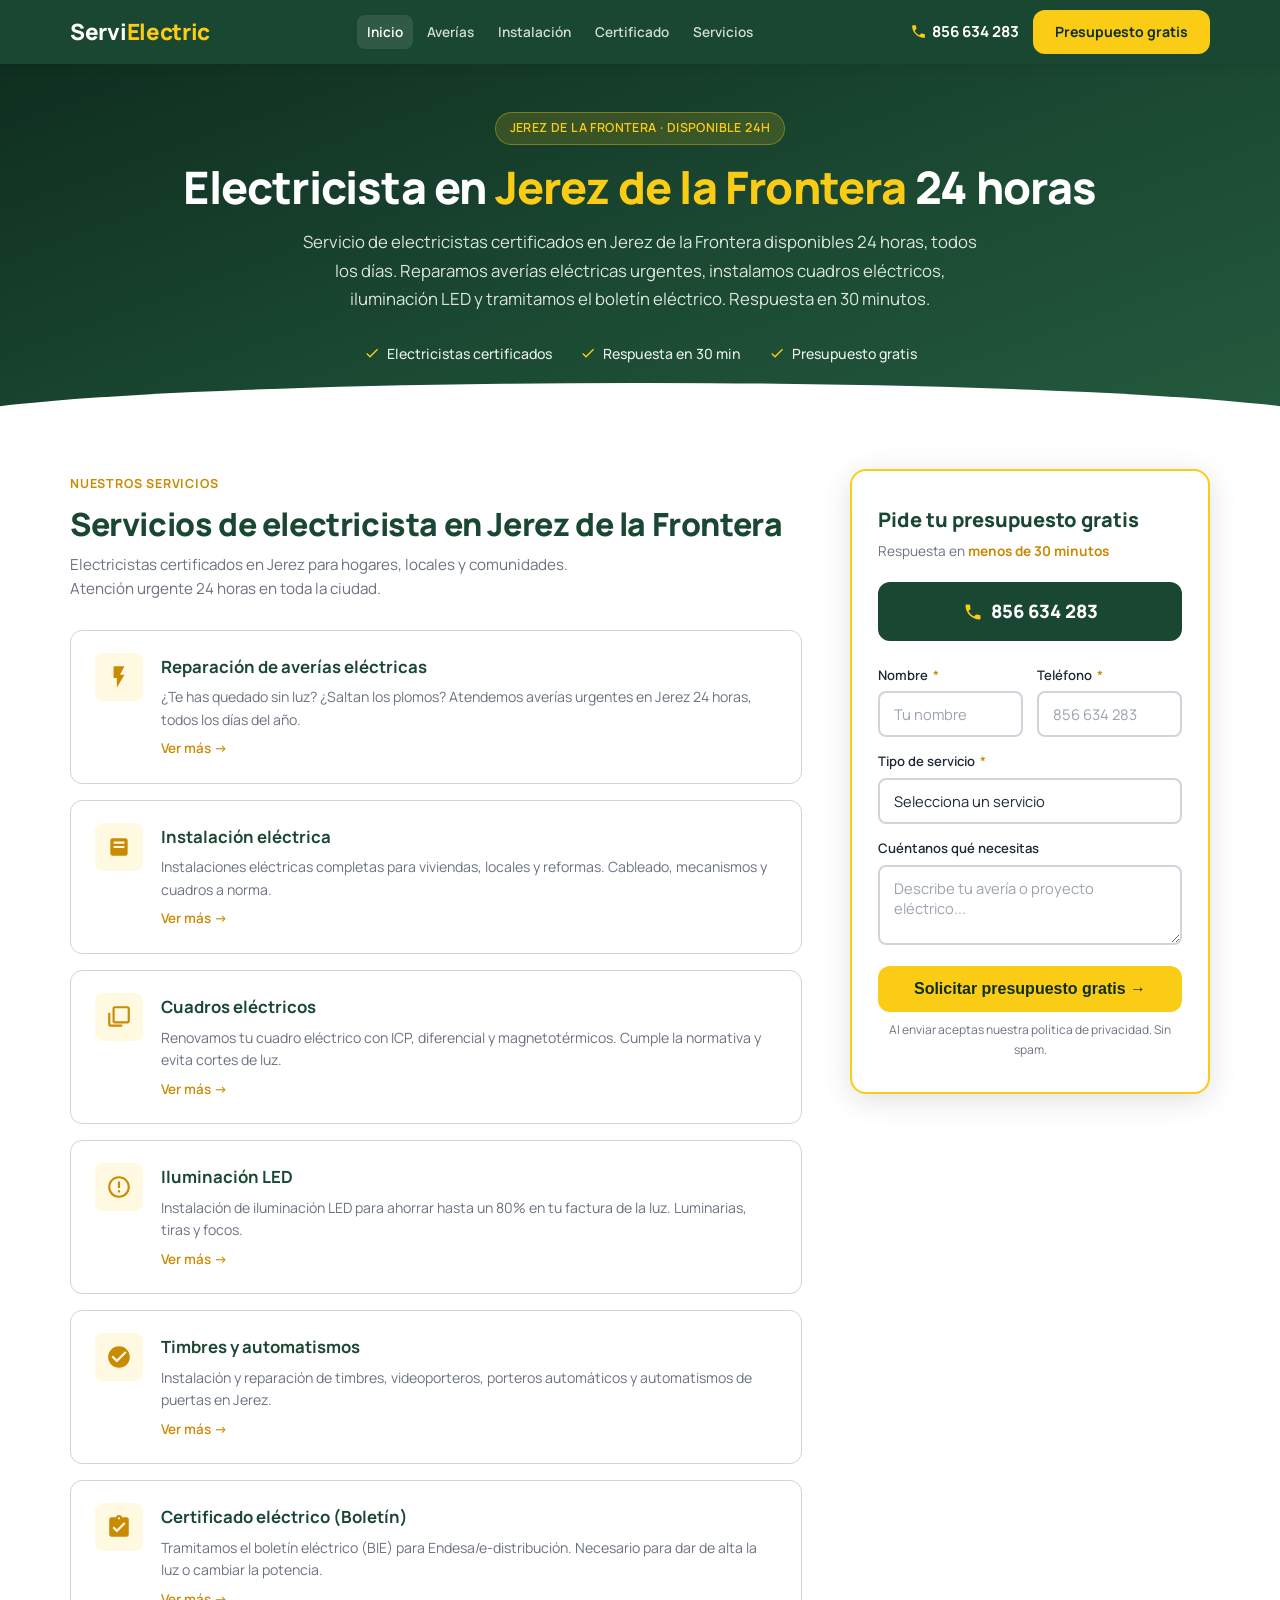
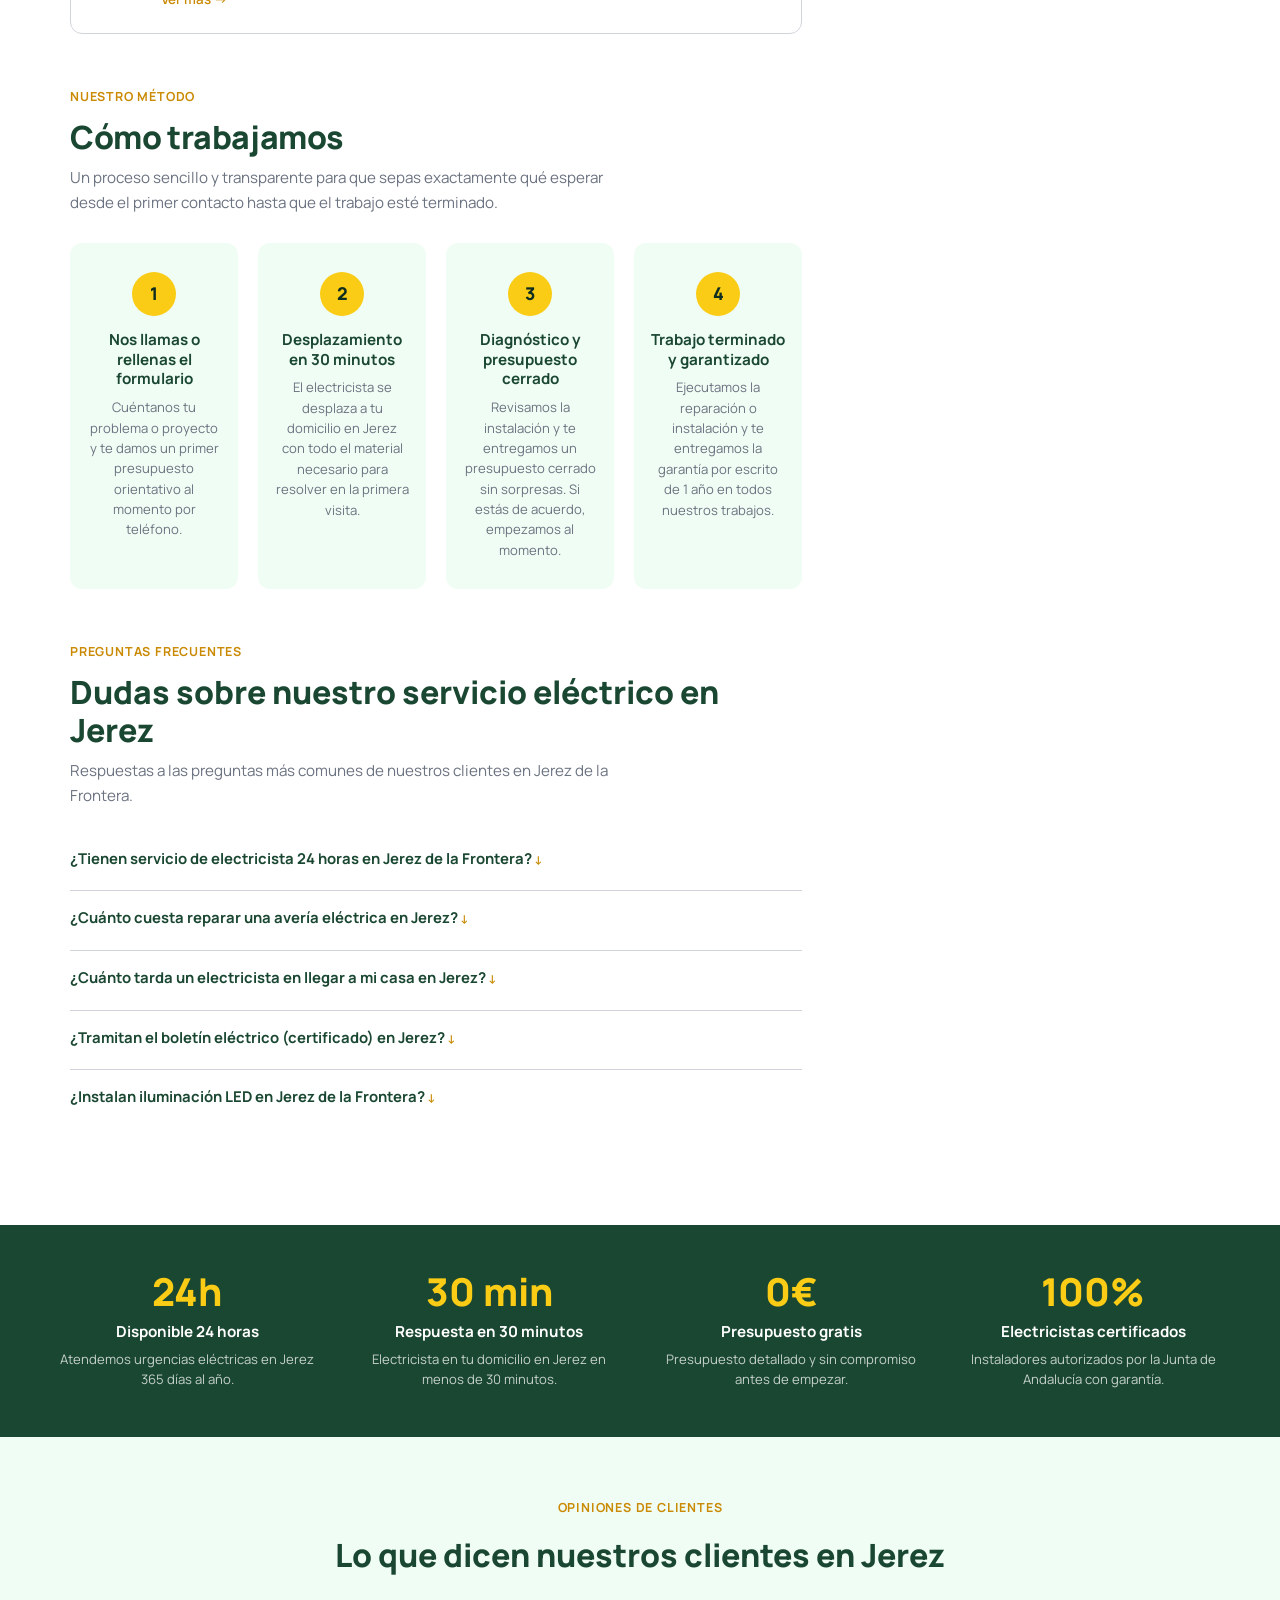
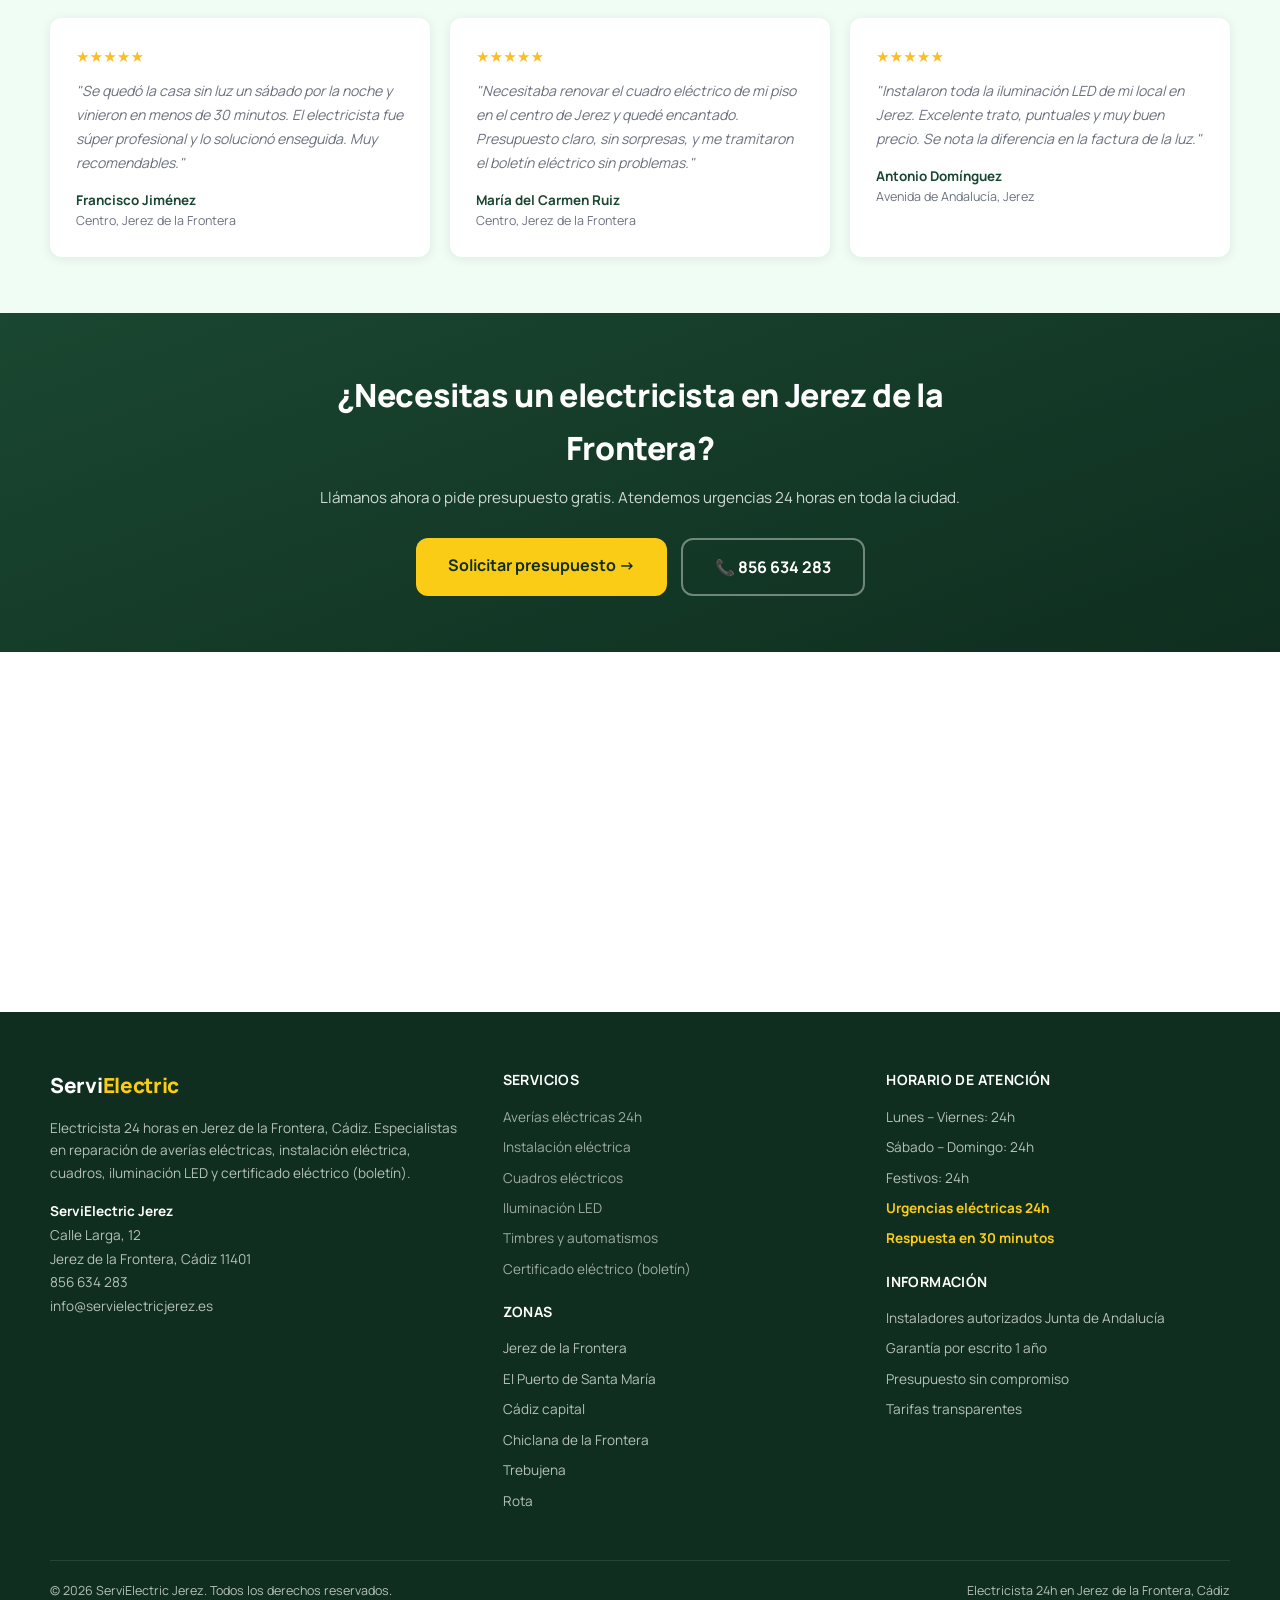
==== commit 41f10aa1: "feat: reescritura completa para diferenciar de otras webs R&R" ====
--- a/index.html
+++ b/index.html
@@ -5,6 +5,7 @@
   <link rel="icon" type="image/png" href="favicon.png">
   <link rel="icon" type="image/svg+xml" href="favicon.svg">
   <meta name="viewport" content="width=device-width, initial-scale=1.0">
+  <meta name="google-site-verification" content="XlmnJ-dOGHKvyTDcQHxzOyaK5FZ9nItcyWvER4oKPNM" />
   <title>Electricista en Jerez de la Frontera 24h | ServiElectric Jerez — Presupuesto Gratis</title>
   <meta name="description" content="Electricista 24 horas en Jerez de la Frontera, Cádiz. Reparación de averías, instalación eléctrica, cuadros eléctricos, iluminación LED y certificado eléctrico (boletín). Respuesta en 30 minutos. Presupuesto gratis.">
   <meta name="keywords" content="electricista Jerez, electricista Jerez de la Frontera, electricista 24h Jerez, electricista Cádiz, averías eléctricas Jerez, certificado eléctrico Jerez, boletín eléctrico Jerez">
@@ -16,10 +17,10 @@
   <meta property="og:locale" content="es_ES">
   <link rel="preconnect" href="https://fonts.googleapis.com">
   <link rel="preconnect" href="https://fonts.gstatic.com" crossorigin>
-  <link href="https://fonts.googleapis.com/css2?family=Inter:wght@400;500;600;700;800;900&display=swap" rel="stylesheet">
+  <link href="https://fonts.googleapis.com/css2?family=Manrope:wght@400;500;600;700;800;900&display=swap" rel="stylesheet">
   <link rel="stylesheet" href="css/style.css">
 
-  <!-- Schema LocalBusiness / Electrician -->
+  <!-- Schema Electrician -->
   <script type="application/ld+json">
   {
     "@context": "https://schema.org",
@@ -27,7 +28,7 @@
     "name": "ServiElectric Jerez",
     "description": "Electricista 24 horas en Jerez de la Frontera, Cádiz. Especialistas en reparación de averías eléctricas, instalación eléctrica, cuadros eléctricos, iluminación LED y certificado eléctrico (boletín).",
     "url": "https://servielectricjerez.es",
-    "telephone": "+34-956-123-456",
+    "telephone": "+34-856-634-283",
     "email": "info@servielectricjerez.es",
     "image": "https://servielectricjerez.es/favicon.png",
     "priceRange": "€€",
@@ -48,35 +49,17 @@
         {
             "@type": "OpeningHoursSpecification",
             "dayOfWeek": [
-                "Monday",
-                "Tuesday",
-                "Wednesday",
-                "Thursday",
-                "Friday",
-                "Saturday",
-                "Sunday"
+                "Monday","Tuesday","Wednesday","Thursday","Friday","Saturday","Sunday"
             ],
             "opens": "00:00",
             "closes": "23:59"
         }
     ],
     "areaServed": [
-        {
-            "@type": "City",
-            "name": "Jerez de la Frontera"
-        },
-        {
-            "@type": "City",
-            "name": "El Puerto de Santa María"
-        },
-        {
-            "@type": "City",
-            "name": "Cádiz"
-        },
-        {
-            "@type": "City",
-            "name": "Chiclana de la Frontera"
-        }
+        {"@type": "City", "name": "Jerez de la Frontera"},
+        {"@type": "City", "name": "El Puerto de Santa María"},
+        {"@type": "City", "name": "Cádiz"},
+        {"@type": "City", "name": "Chiclana de la Frontera"}
     ],
     "aggregateRating": {
         "@type": "AggregateRating",
@@ -90,56 +73,76 @@
         {
             "@type": "Review",
             "reviewBody": "Se quedó la casa sin luz un sábado por la noche y vinieron en menos de 30 minutos. El electricista fue súper profesional y lo solucionó enseguida. Muy recomendables.",
-            "author": {
-                "@type": "Person",
-                "name": "Francisco JIMÉNEZ"
-            },
-            "reviewRating": {
-                "@type": "Rating",
-                "ratingValue": "5",
-                "bestRating": "5"
-            },
-            "itemReviewed": {
-                "@type": "Electrician",
-                "name": "ServiElectric Jerez"
-            }
+            "author": {"@type": "Person", "name": "Francisco JIMÉNEZ"},
+            "reviewRating": {"@type": "Rating", "ratingValue": "5", "bestRating": "5"},
+            "itemReviewed": {"@type": "Electrician", "name": "ServiElectric Jerez"}
         },
         {
             "@type": "Review",
             "reviewBody": "Necesitaba renovar el cuadro eléctrico de mi piso en el centro de Jerez y quedé encantado. Presupuesto claro, sin sorpresas, y me tramitaron el boletín eléctrico sin problemas.",
-            "author": {
-                "@type": "Person",
-                "name": "María del Carmen Ruiz"
-            },
-            "reviewRating": {
-                "@type": "Rating",
-                "ratingValue": "5",
-                "bestRating": "5"
-            },
-            "itemReviewed": {
-                "@type": "Electrician",
-                "name": "ServiElectric Jerez"
-            }
+            "author": {"@type": "Person", "name": "María del Carmen Ruiz"},
+            "reviewRating": {"@type": "Rating", "ratingValue": "5", "bestRating": "5"},
+            "itemReviewed": {"@type": "Electrician", "name": "ServiElectric Jerez"}
         },
         {
             "@type": "Review",
             "reviewBody": "Instalaron toda la iluminación LED de mi local en Jerez. Excelente trato, puntuales y muy buen precio. Se nota la diferencia en la factura de la luz.",
-            "author": {
-                "@type": "Person",
-                "name": "Antonio Domínguez"
-            },
-            "reviewRating": {
-                "@type": "Rating",
-                "ratingValue": "5",
-                "bestRating": "5"
-            },
-            "itemReviewed": {
-                "@type": "Electrician",
-                "name": "ServiElectric Jerez"
-            }
+            "author": {"@type": "Person", "name": "Antonio Domínguez"},
+            "reviewRating": {"@type": "Rating", "ratingValue": "5", "bestRating": "5"},
+            "itemReviewed": {"@type": "Electrician", "name": "ServiElectric Jerez"}
         }
     ]
-}
+  }
+  </script>
+
+  <!-- Schema FAQPage -->
+  <script type="application/ld+json">
+  {
+    "@context": "https://schema.org",
+    "@type": "FAQPage",
+    "mainEntity": [
+      {
+        "@type": "Question",
+        "name": "¿Tienen servicio de electricista 24 horas en Jerez de la Frontera?",
+        "acceptedAnswer": {
+          "@type": "Answer",
+          "text": "Sí, en ServiElectric Jerez disponemos de servicio de electricista 24 horas en Jerez de la Frontera, todos los días del año, incluidos fines de semana y festivos. Nuestro tiempo medio de respuesta para urgencias es de 30 minutos en la ciudad."
+        }
+      },
+      {
+        "@type": "Question",
+        "name": "¿Cuánto cuesta reparar una avería eléctrica en Jerez?",
+        "acceptedAnswer": {
+          "@type": "Answer",
+          "text": "La reparación de averías eléctricas en Jerez tiene un precio orientativo desde 50€ a 120€ para intervenciones sencillas. Las urgencias fuera de horario tienen un suplemento. Siempre damos presupuesto antes de empezar, sin compromiso."
+        }
+      },
+      {
+        "@type": "Question",
+        "name": "¿Cuánto tarda un electricista en llegar a mi casa en Jerez?",
+        "acceptedAnswer": {
+          "@type": "Answer",
+          "text": "Nuestro tiempo medio de respuesta en Jerez de la Frontera es de 30 minutos. Dependiendo del barrio y la hora del día, puede ser incluso menos. Atendemos toda la ciudad y zonas cercanas como El Puerto de Santa María."
+        }
+      },
+      {
+        "@type": "Question",
+        "name": "¿Tramitan el boletín eléctrico (certificado) en Jerez?",
+        "acceptedAnswer": {
+          "@type": "Answer",
+          "text": "Sí, somos instaladores autorizados por la Junta de Andalucía y tramitamos el boletín eléctrico (BIE) para viviendas, locales y comunidades en Jerez de la Frontera. Nos encargamos de la verificación, memoria técnica y presentación ante e-distribución."
+        }
+      },
+      {
+        "@type": "Question",
+        "name": "¿Instalan iluminación LED en Jerez de la Frontera?",
+        "acceptedAnswer": {
+          "@type": "Answer",
+          "text": "Sí, instalamos iluminación LED para viviendas, locales y comunidades en Jerez. Downlights empotrados, tiras LED, focos orientables y luminarias de exterior. El ahorro en la factura puede llegar al 80%."
+        }
+      }
+    ]
+  }
   </script>
 
   <!-- Schema WebSite -->
@@ -155,86 +158,235 @@
 </head>
 <body>
 
-<!-- ============ CABECERA ============ -->
-<header class="header" role="banner">
-  <div class="header-inner">
-    <a href="/" class="logo" aria-label="ServiElectric Jerez - Inicio">Servi<span>Electric</span></a>
-
-    <nav class="nav" id="main-nav" role="navigation" aria-label="Navegación principal">
-      <a href="/" class="active">Inicio</a>
+<!-- ============ BARRA SUPERIOR ============ -->
+<header class="top-bar" role="banner">
+  <div class="top-bar-inner">
+    <a href="/" class="brand" aria-label="ServiElectric Jerez - Inicio">Servi<em>Electric</em></a>
+
+    <nav class="main-menu" id="main-nav" role="navigation" aria-label="Navegación principal">
+      <a href="/" class="on">Inicio</a>
       <a href="averias-electricas-jerez.html">Averías</a>
       <a href="instalacion-electrica-jerez.html">Instalación</a>
       <a href="certificado-electrico-jerez.html">Certificado</a>
       <a href="#servicios">Servicios</a>
-      <a href="#opiniones">Opiniones</a>
     </nav>
 
-    <div class="header-cta">
-      <a href="tel:+34956123456" class="header-phone" aria-label="Llamar a ServiElectric Jerez">
-        <svg viewBox="0 0 24 24" xmlns="http://www.w3.org/2000/svg"><path d="M6.62 10.79c1.44 2.83 3.76 5.14 6.59 6.59l2.2-2.2c.27-.27.67-.36 1.02-.24 1.12.37 2.33.57 3.57.57.55 0 1 .45 1 1V20c0 .55-.45 1-1 1-9.39 0-17-7.61-17-17 0-.55.45-1 1-1h3.5c.55 0 1 .45 1 1 0 1.25.2 2.45.57 3.57.11.35.03.74-.25 1.02l-2.2 2.2z"/></svg>
-        956 123 456
+    <div class="bar-right">
+      <a href="tel:+34856634283" class="phone-link" aria-label="Llamar a ServiElectric Jerez">
+        <svg viewBox="0 0 24 24"><path d="M6.62 10.79c1.44 2.83 3.76 5.14 6.59 6.59l2.2-2.2c.27-.27.67-.36 1.02-.24 1.12.37 2.33.57 3.57.57.55 0 1 .45 1 1V20c0 .55-.45 1-1 1-9.39 0-17-7.61-17-17 0-.55.45-1 1-1h3.5c.55 0 1 .45 1 1 0 1.25.2 2.45.57 3.57.11.35.03.74-.25 1.02l-2.2 2.2z"/></svg>
+        856 634 283
       </a>
-      <a href="#presupuesto" class="btn btn-accent">Presupuesto gratis</a>
-      <button class="hamburger" id="hamburger" aria-label="Abrir menú" aria-expanded="false">
+      <a href="#presupuesto" class="btn-primary">Presupuesto gratis</a>
+      <button class="menu-toggle" id="hamburger" aria-label="Abrir menú" aria-expanded="false">
         <span></span><span></span><span></span>
       </button>
     </div>
   </div>
 </header>
 
-<!-- ============ HERO ============ -->
+<!-- ============ HERO NARROW ============ -->
+<section class="opening-section" aria-labelledby="opening-heading">
+  <div class="opening-inner">
+    <span class="location-pill">Jerez de la Frontera · Disponible 24h</span>
+    <h1 id="opening-heading">Electricista en <em>Jerez de la Frontera</em> 24 horas</h1>
+    <p class="opening-text">Servicio de electricistas certificados en Jerez de la Frontera disponibles 24 horas, todos los días. Reparamos averías eléctricas urgentes, instalamos cuadros eléctricos, iluminación LED y tramitamos el boletín eléctrico. Respuesta en 30 minutos.</p>
+    <div class="check-list">
+      <span class="check-item">
+        <svg viewBox="0 0 24 24"><path d="M9 16.17L4.83 12l-1.42 1.41L9 19 21 7l-1.41-1.41z"/></svg>
+        Electricistas certificados
+      </span>
+      <span class="check-item">
+        <svg viewBox="0 0 24 24"><path d="M9 16.17L4.83 12l-1.42 1.41L9 19 21 7l-1.41-1.41z"/></svg>
+        Respuesta en 30 min
+      </span>
+      <span class="check-item">
+        <svg viewBox="0 0 24 24"><path d="M9 16.17L4.83 12l-1.42 1.41L9 19 21 7l-1.41-1.41z"/></svg>
+        Presupuesto gratis
+      </span>
+    </div>
+  </div>
+</section>
+
+<!-- ============ LAYOUT SIDEBAR: contenido + CTA sticky ============ -->
 <main>
-<section class="hero" aria-labelledby="hero-heading">
-  <div class="hero-inner">
-
-    <div class="hero-content">
-      <div class="hero-badge">Jerez de la Frontera · Disponible 24h</div>
-      <h1 id="hero-heading">
-        Electricista en <em>Jerez de la Frontera</em> 24 horas
-      </h1>
-      <p class="hero-desc">
-        Servicio de electricistas certificados en Jerez de la Frontera disponibles 24 horas, todos los días. Reparamos averías eléctricas urgentes, instalamos cuadros eléctricos, iluminación LED y tramitamos el boletín eléctrico. Respuesta en 30 minutos.
-      </p>
-      <div class="hero-trust">
-        <div class="hero-trust-item">
-          <svg viewBox="0 0 24 24"><path d="M9 16.17L4.83 12l-1.42 1.41L9 19 21 7l-1.41-1.41z"/></svg>
-          Electricistas certificados
-        </div>
-        <div class="hero-trust-item">
-          <svg viewBox="0 0 24 24"><path d="M9 16.17L4.83 12l-1.42 1.41L9 19 21 7l-1.41-1.41z"/></svg>
-          Respuesta en 30 min
-        </div>
-        <div class="hero-trust-item">
-          <svg viewBox="0 0 24 24"><path d="M9 16.17L4.83 12l-1.42 1.41L9 19 21 7l-1.41-1.41z"/></svg>
-          Presupuesto gratis y sin compromiso
-        </div>
-      </div>
-    </div>
-
-    <!-- FORMULARIO HERO -->
-    <div class="contact-card" id="presupuesto">
-      <p class="contact-card-title">Pide tu presupuesto gratis</p>
-      <p class="contact-card-sub">Respuesta en <strong>menos de 30 minutos</strong></p>
-
-      <form action="https://formsubmit.co/info@servielectricjerez.es" method="POST" novalidate id="hero-form">
+<div class="sidebar-layout">
+  <div class="main-content">
+
+    <!-- SERVICIOS -->
+    <section class="offers-block" id="servicios" aria-labelledby="services-heading">
+      <div class="offers-block-head">
+        <span class="offers-label">Nuestros servicios</span>
+        <h2 id="services-heading">Servicios de electricista en Jerez de la Frontera</h2>
+        <p>Electricistas certificados en Jerez para hogares, locales y comunidades. Atención urgente 24 horas en toda la ciudad.</p>
+      </div>
+
+      <div class="offers-list">
+
+        <article class="offer-unit">
+          <div class="offer-icon">
+            <svg viewBox="0 0 24 24"><path d="M7 2v11h3v9l7-12h-4l4-8z"/></svg>
+          </div>
+          <div class="offer-body">
+            <h3>Reparación de averías eléctricas</h3>
+            <p>¿Te has quedado sin luz? ¿Saltan los plomos? Atendemos averías urgentes en Jerez 24 horas, todos los días del año.</p>
+            <a href="averias-electricas-jerez.html" class="offer-link">Ver más →</a>
+          </div>
+        </article>
+
+        <article class="offer-unit">
+          <div class="offer-icon">
+            <svg viewBox="0 0 24 24"><path d="M18 4H6C4.9 4 4 4.9 4 6v12c0 1.1.9 2 2 2h12c1.1 0 2-.9 2-2V6c0-1.1-.9-2-2-2zm-1 9H7v-2h10v2zm0-4H7V7h10v2z"/></svg>
+          </div>
+          <div class="offer-body">
+            <h3>Instalación eléctrica</h3>
+            <p>Instalaciones eléctricas completas para viviendas, locales y reformas. Cableado, mecanismos y cuadros a norma.</p>
+            <a href="instalacion-electrica-jerez.html" class="offer-link">Ver más →</a>
+          </div>
+        </article>
+
+        <article class="offer-unit">
+          <div class="offer-icon">
+            <svg viewBox="0 0 24 24"><path d="M4 8H2v11c0 1.1.9 2 2 2h11v-2H4V8zm16-6H8C6.9 2 6 2.9 6 4v12c0 1.1.9 2 2 2h12c1.1 0 2-.9 2-2V4c0-1.1-.9-2-2-2zm0 14H8V4h12v12z"/></svg>
+          </div>
+          <div class="offer-body">
+            <h3>Cuadros eléctricos</h3>
+            <p>Renovamos tu cuadro eléctrico con ICP, diferencial y magnetotérmicos. Cumple la normativa y evita cortes de luz.</p>
+            <a href="instalacion-electrica-jerez.html" class="offer-link">Ver más →</a>
+          </div>
+        </article>
+
+        <article class="offer-unit">
+          <div class="offer-icon">
+            <svg viewBox="0 0 24 24"><path d="M12 2C6.48 2 2 6.48 2 12s4.48 10 10 10 10-4.48 10-10S17.52 2 12 2zm0 18c-4.41 0-8-3.59-8-8s3.59-8 8-8 8 3.59 8 8-3.59 8-8 8zm-1-13h2v6h-2zm0 8h2v2h-2z"/></svg>
+          </div>
+          <div class="offer-body">
+            <h3>Iluminación LED</h3>
+            <p>Instalación de iluminación LED para ahorrar hasta un 80% en tu factura de la luz. Luminarias, tiras y focos.</p>
+            <a href="instalacion-electrica-jerez.html" class="offer-link">Ver más →</a>
+          </div>
+        </article>
+
+        <article class="offer-unit">
+          <div class="offer-icon">
+            <svg viewBox="0 0 24 24"><path d="M12 2C6.48 2 2 6.48 2 12s4.48 10 10 10 10-4.48 10-10S17.52 2 12 2zm-2 15l-5-5 1.41-1.41L10 14.17l7.59-7.59L19 8l-9 9z"/></svg>
+          </div>
+          <div class="offer-body">
+            <h3>Timbres y automatismos</h3>
+            <p>Instalación y reparación de timbres, videoporteros, porteros automáticos y automatismos de puertas en Jerez.</p>
+            <a href="averias-electricas-jerez.html" class="offer-link">Ver más →</a>
+          </div>
+        </article>
+
+        <article class="offer-unit">
+          <div class="offer-icon">
+            <svg viewBox="0 0 24 24"><path d="M19 3h-4.18C14.4 1.84 13.3 1 12 1c-1.3 0-2.4.84-2.82 2H5c-1.1 0-2 .9-2 2v14c0 1.1.9 2 2 2h14c1.1 0 2-.9 2-2V5c0-1.1-.9-2-2-2zm-7 0c.55 0 1 .45 1 1s-.45 1-1 1-1-.45-1-1 .45-1 1-1zm-2 14l-4-4 1.41-1.41L10 14.17l6.59-6.59L18 9l-8 8z"/></svg>
+          </div>
+          <div class="offer-body">
+            <h3>Certificado eléctrico (Boletín)</h3>
+            <p>Tramitamos el boletín eléctrico (BIE) para Endesa/e-distribución. Necesario para dar de alta la luz o cambiar la potencia.</p>
+            <a href="certificado-electrico-jerez.html" class="offer-link">Ver más →</a>
+          </div>
+        </article>
+
+      </div>
+    </section>
+
+    <!-- CÓMO TRABAJAMOS -->
+    <section class="method-block" aria-labelledby="method-heading">
+      <div class="method-block-head">
+        <span class="method-label">Nuestro método</span>
+        <h2 id="method-heading">Cómo trabajamos</h2>
+        <p>Un proceso sencillo y transparente para que sepas exactamente qué esperar desde el primer contacto hasta que el trabajo esté terminado.</p>
+      </div>
+
+      <div class="steps-row">
+        <div class="step-card">
+          <div class="step-num">1</div>
+          <h3>Nos llamas o rellenas el formulario</h3>
+          <p>Cuéntanos tu problema o proyecto y te damos un primer presupuesto orientativo al momento por teléfono.</p>
+        </div>
+        <div class="step-card">
+          <div class="step-num">2</div>
+          <h3>Desplazamiento en 30 minutos</h3>
+          <p>El electricista se desplaza a tu domicilio en Jerez con todo el material necesario para resolver en la primera visita.</p>
+        </div>
+        <div class="step-card">
+          <div class="step-num">3</div>
+          <h3>Diagnóstico y presupuesto cerrado</h3>
+          <p>Revisamos la instalación y te entregamos un presupuesto cerrado sin sorpresas. Si estás de acuerdo, empezamos al momento.</p>
+        </div>
+        <div class="step-card">
+          <div class="step-num">4</div>
+          <h3>Trabajo terminado y garantizado</h3>
+          <p>Ejecutamos la reparación o instalación y te entregamos la garantía por escrito de 1 año en todos nuestros trabajos.</p>
+        </div>
+      </div>
+    </section>
+
+    <!-- FAQ -->
+    <section class="qa-block" aria-labelledby="qa-heading">
+      <div class="qa-block-head">
+        <span>Preguntas frecuentes</span>
+        <h2 id="qa-heading">Dudas sobre nuestro servicio eléctrico en Jerez</h2>
+        <p>Respuestas a las preguntas más comunes de nuestros clientes en Jerez de la Frontera.</p>
+      </div>
+
+      <div class="qa-entries">
+        <div class="qa-entry">
+          <div class="qa-q">¿Tienen servicio de electricista 24 horas en Jerez de la Frontera?</div>
+          <div class="qa-a">Sí, en ServiElectric Jerez disponemos de servicio de electricista 24 horas en Jerez de la Frontera, todos los días del año, incluidos fines de semana y festivos. Nuestro tiempo medio de respuesta para urgencias es de 30 minutos en la ciudad.</div>
+        </div>
+        <div class="qa-entry">
+          <div class="qa-q">¿Cuánto cuesta reparar una avería eléctrica en Jerez?</div>
+          <div class="qa-a">La reparación de averías eléctricas en Jerez tiene un precio orientativo desde 50€ a 120€ para intervenciones sencillas. Las urgencias fuera de horario tienen un suplemento. Siempre damos presupuesto antes de empezar, sin compromiso.</div>
+        </div>
+        <div class="qa-entry">
+          <div class="qa-q">¿Cuánto tarda un electricista en llegar a mi casa en Jerez?</div>
+          <div class="qa-a">Nuestro tiempo medio de respuesta en Jerez de la Frontera es de 30 minutos. Dependiendo del barrio y la hora, puede ser incluso menos. Atendemos toda la ciudad y zonas cercanas como El Puerto de Santa María.</div>
+        </div>
+        <div class="qa-entry">
+          <div class="qa-q">¿Tramitan el boletín eléctrico (certificado) en Jerez?</div>
+          <div class="qa-a">Sí, somos instaladores autorizados por la Junta de Andalucía y tramitamos el boletín eléctrico (BIE) para viviendas, locales y comunidades en Jerez. Nos encargamos de la verificación, memoria técnica y presentación ante e-distribución.</div>
+        </div>
+        <div class="qa-entry">
+          <div class="qa-q">¿Instalan iluminación LED en Jerez de la Frontera?</div>
+          <div class="qa-a">Sí, instalamos iluminación LED para viviendas, locales y comunidades en Jerez. Downlights empotrados, tiras LED, focos orientables y luminarias de exterior. El ahorro en la factura puede llegar al 80%.</div>
+        </div>
+      </div>
+    </section>
+
+  </div>
+
+  <!-- CTA SIDEBAR STICKY -->
+  <aside class="sticky-panel" id="presupuesto">
+    <div class="panel-box">
+      <p class="panel-heading">Pide tu presupuesto gratis</p>
+      <p class="panel-subtext">Respuesta en <strong>menos de 30 minutos</strong></p>
+
+      <a href="tel:+34856634283" class="panel-phone">
+        <svg viewBox="0 0 24 24"><path d="M6.62 10.79c1.44 2.83 3.76 5.14 6.59 6.59l2.2-2.2c.27-.27.67-.36 1.02-.24 1.12.37 2.33.57 3.57.57.55 0 1 .45 1 1V20c0 .55-.45 1-1 1-9.39 0-17-7.61-17-17 0-.55.45-1 1-1h3.5c.55 0 1 .45 1 1 0 1.25.2 2.45.57 3.57.11.35.03.74-.25 1.02l-2.2 2.2z"/></svg>
+        856 634 283
+      </a>
+
+      <form action="https://formsubmit.co/info@servielectricjerez.es" method="POST" novalidate id="main-form">
         <input type="hidden" name="_subject" value="Nuevo lead desde servielectricjerez.es">
         <input type="hidden" name="_captcha" value="false">
         <input type="hidden" name="_template" value="table">
 
-        <div class="form-row">
-          <div class="form-group">
-            <label for="nombre">Nombre <span class="req">*</span></label>
-            <input type="text" id="nombre" name="nombre" class="form-control" placeholder="Tu nombre" required>
-          </div>
-          <div class="form-group">
-            <label for="telefono">Teléfono <span class="req">*</span></label>
-            <input type="tel" id="telefono" name="telefono" class="form-control" placeholder="956 123 456" required pattern="[0-9\s\+\-]{9,15}">
-          </div>
-        </div>
-
-        <div class="form-group">
-          <label for="servicio">Tipo de servicio <span class="req">*</span></label>
-          <select id="servicio" name="servicio" class="form-control" required>
+        <div class="field-pair">
+          <div class="field">
+            <label for="nombre">Nombre <span class="asterisk">*</span></label>
+            <input type="text" id="nombre" name="nombre" class="field-input" placeholder="Tu nombre" required>
+          </div>
+          <div class="field">
+            <label for="telefono">Teléfono <span class="asterisk">*</span></label>
+            <input type="tel" id="telefono" name="telefono" class="field-input" placeholder="856 634 283" required pattern="[0-9\s\+\-]{9,15}">
+          </div>
+        </div>
+
+        <div class="field">
+          <label for="servicio">Tipo de servicio <span class="asterisk">*</span></label>
+          <select id="servicio" name="servicio" class="field-input" required>
             <option value="">Selecciona un servicio</option>
             <option value="averia-urgente">Avería urgente 24h</option>
             <option value="instalacion-electrica">Instalación eléctrica</option>
@@ -246,170 +398,93 @@
           </select>
         </div>
 
-        <div class="form-group">
+        <div class="field">
           <label for="mensaje">Cuéntanos qué necesitas</label>
-          <textarea id="mensaje" name="mensaje" class="form-control" placeholder="Describe tu avería o proyecto eléctrico..."></textarea>
-        </div>
-
-        <div class="form-submit">
-          <button type="submit" class="btn btn-accent btn-lg">Solicitar presupuesto gratis →</button>
-        </div>
-        <p class="form-privacy">Al enviar aceptas nuestra política de privacidad. Sin spam.</p>
+          <textarea id="mensaje" name="mensaje" class="field-input" placeholder="Describe tu avería o proyecto eléctrico..."></textarea>
+        </div>
+
+        <div class="field-action">
+          <button type="submit" class="btn-primary btn-big">Solicitar presupuesto gratis →</button>
+        </div>
+        <p class="field-note">Al enviar aceptas nuestra política de privacidad. Sin spam.</p>
       </form>
     </div>
-
+  </aside>
+</div>
+
+<!-- ============ BLOQUES DE CONFIANZA ============ -->
+<section class="trust-strip" aria-label="Datos de confianza">
+  <div class="trust-strip-inner">
+    <div class="trust-item">
+      <div class="trust-value">24h</div>
+      <h3>Disponible 24 horas</h3>
+      <p>Atendemos urgencias eléctricas en Jerez 365 días al año.</p>
+    </div>
+    <div class="trust-item">
+      <div class="trust-value">30 min</div>
+      <h3>Respuesta en 30 minutos</h3>
+      <p>Electricista en tu domicilio en Jerez en menos de 30 minutos.</p>
+    </div>
+    <div class="trust-item">
+      <div class="trust-value">0€</div>
+      <h3>Presupuesto gratis</h3>
+      <p>Presupuesto detallado y sin compromiso antes de empezar.</p>
+    </div>
+    <div class="trust-item">
+      <div class="trust-value">100%</div>
+      <h3>Electricistas certificados</h3>
+      <p>Instaladores autorizados por la Junta de Andalucía con garantía.</p>
+    </div>
   </div>
 </section>
 
-<!-- ============ SERVICIOS ============ -->
-<section class="section" id="servicios" aria-labelledby="servicios-heading">
-  <div class="section-inner">
-    <div class="section-header">
-      <span class="section-eyebrow">Nuestros servicios</span>
-      <h2 class="section-title" id="servicios-heading">Servicios de electricista en Jerez de la Frontera</h2>
-      <p class="section-desc">Electricistas certificados en Jerez para hogares, locales y comunidades. Atención urgente 24 horas en toda la ciudad.</p>
-    </div>
-
-    <div class="services-grid">
-
-      <article class="service-card">
-        <div class="service-icon">
-          <svg viewBox="0 0 24 24"><path d="M7 2v11h3v9l7-12h-4l4-8z"/></svg>
-        </div>
-        <h3>Reparación de averías eléctricas</h3>
-        <p>¿Te has quedado sin luz? ¿Saltan los plomos? Atendemos averías urgentes en Jerez 24 horas, todos los días del año.</p>
-        <a href="averias-electricas-jerez.html" class="service-card-link">Ver más →</a>
-      </article>
-
-      <article class="service-card">
-        <div class="service-icon">
-          <svg viewBox="0 0 24 24"><path d="M18 4H6C4.9 4 4 4.9 4 6v12c0 1.1.9 2 2 2h12c1.1 0 2-.9 2-2V6c0-1.1-.9-2-2-2zm-1 9H7v-2h10v2zm0-4H7V7h10v2z"/></svg>
-        </div>
-        <h3>Instalación eléctrica</h3>
-        <p>Instalaciones eléctricas completas para viviendas, locales y reformas. Cableado, mecanismos y cuadros a norma.</p>
-        <a href="instalacion-electrica-jerez.html" class="service-card-link">Ver más →</a>
-      </article>
-
-      <article class="service-card">
-        <div class="service-icon">
-          <svg viewBox="0 0 24 24"><path d="M4 8H2v11c0 1.1.9 2 2 2h11v-2H4V8zm16-6H8C6.9 2 6 2.9 6 4v12c0 1.1.9 2 2 2h12c1.1 0 2-.9 2-2V4c0-1.1-.9-2-2-2zm0 14H8V4h12v12z"/></svg>
-        </div>
-        <h3>Cuadros eléctricos</h3>
-        <p>Renovamos tu cuadro eléctrico con ICP, diferencial y magnetotérmicos. Cumple la normativa y evita cortes de luz.</p>
-        <a href="instalacion-electrica-jerez.html" class="service-card-link">Ver más →</a>
-      </article>
-
-      <article class="service-card">
-        <div class="service-icon">
-          <svg viewBox="0 0 24 24"><path d="M12 2C6.48 2 2 6.48 2 12s4.48 10 10 10 10-4.48 10-10S17.52 2 12 2zm0 18c-4.41 0-8-3.59-8-8s3.59-8 8-8 8 3.59 8 8-3.59 8-8 8zm-1-13h2v6h-2zm0 8h2v2h-2z"/></svg>
-        </div>
-        <h3>Iluminación LED</h3>
-        <p>Instalación de iluminación LED para ahorrar hasta un 80% en tu factura de la luz. Luminarias, tiras y focos.</p>
-        <a href="instalacion-electrica-jerez.html" class="service-card-link">Ver más →</a>
-      </article>
-
-      <article class="service-card">
-        <div class="service-icon">
-          <svg viewBox="0 0 24 24"><path d="M12 2C6.48 2 2 6.48 2 12s4.48 10 10 10 10-4.48 10-10S17.52 2 12 2zm-2 15l-5-5 1.41-1.41L10 14.17l7.59-7.59L19 8l-9 9z"/></svg>
-        </div>
-        <h3>Timbres y automatismos</h3>
-        <p>Instalación y reparación de timbres, videoporteros, porteros automáticos y automatismos de puertas en Jerez.</p>
-        <a href="averias-electricas-jerez.html" class="service-card-link">Ver más →</a>
-      </article>
-
-      <article class="service-card">
-        <div class="service-icon">
-          <svg viewBox="0 0 24 24"><path d="M19 3h-4.18C14.4 1.84 13.3 1 12 1c-1.3 0-2.4.84-2.82 2H5c-1.1 0-2 .9-2 2v14c0 1.1.9 2 2 2h14c1.1 0 2-.9 2-2V5c0-1.1-.9-2-2-2zm-7 0c.55 0 1 .45 1 1s-.45 1-1 1-1-.45-1-1 .45-1 1-1zm-2 14l-4-4 1.41-1.41L10 14.17l6.59-6.59L18 9l-8 8z"/></svg>
-        </div>
-        <h3>Certificado eléctrico (Boletín)</h3>
-        <p>Tramitamos el boletín eléctrico (BIE) para Endesa/e-distribución. Necesario para dar de alta la luz o cambiar la potencia.</p>
-        <a href="certificado-electrico-jerez.html" class="service-card-link">Ver más →</a>
-      </article>
-
+<!-- ============ TESTIMONIOS ============ -->
+<section class="testimonials-area" aria-labelledby="testimonials-heading">
+  <div class="testimonials-area-inner">
+    <div class="testimonials-area-head">
+      <span>Opiniones de clientes</span>
+      <h2 id="testimonials-heading">Lo que dicen nuestros clientes en Jerez</h2>
+    </div>
+
+    <div class="testimonials-row">
+      <div class="testimonial-card">
+        <div class="testimonial-stars" aria-label="5 estrellas">★★★★★</div>
+        <p class="testimonial-text">"Se quedó la casa sin luz un sábado por la noche y vinieron en menos de 30 minutos. El electricista fue súper profesional y lo solucionó enseguida. Muy recomendables."</p>
+        <div class="testimonial-name">Francisco Jiménez</div>
+        <div class="testimonial-place">Centro, Jerez de la Frontera</div>
+      </div>
+
+      <div class="testimonial-card">
+        <div class="testimonial-stars" aria-label="5 estrellas">★★★★★</div>
+        <p class="testimonial-text">"Necesitaba renovar el cuadro eléctrico de mi piso en el centro de Jerez y quedé encantado. Presupuesto claro, sin sorpresas, y me tramitaron el boletín eléctrico sin problemas."</p>
+        <div class="testimonial-name">María del Carmen Ruiz</div>
+        <div class="testimonial-place">Centro, Jerez de la Frontera</div>
+      </div>
+
+      <div class="testimonial-card">
+        <div class="testimonial-stars" aria-label="5 estrellas">★★★★★</div>
+        <p class="testimonial-text">"Instalaron toda la iluminación LED de mi local en Jerez. Excelente trato, puntuales y muy buen precio. Se nota la diferencia en la factura de la luz."</p>
+        <div class="testimonial-name">Antonio Domínguez</div>
+        <div class="testimonial-place">Avenida de Andalucía, Jerez</div>
+      </div>
     </div>
   </div>
 </section>
 
-<!-- ============ POR QUÉ ELEGIRNOS ============ -->
-<section class="section why-section" aria-labelledby="why-heading">
-  <div class="section-inner">
-    <div class="section-header">
-      <span class="section-eyebrow">Por qué elegirnos</span>
-      <h2 class="section-title" id="why-heading">El electricista de confianza en Jerez de la Frontera</h2>
-    </div>
-
-    <div class="why-grid">
-      <div class="why-item">
-        <div class="why-number">24h</div>
-        <h3>Disponible 24 horas</h3>
-        <p>Atendemos urgencias eléctricas en Jerez 24 horas, 365 días al año, incluidos festivos.</p>
-      </div>
-      <div class="why-item">
-        <div class="why-number">30 min</div>
-        <h3>Respuesta en 30 minutos</h3>
-        <p>Nuestro electricista llega a tu domicilio en Jerez en menos de 30 minutos tras tu llamada.</p>
-      </div>
-      <div class="why-item">
-        <div class="why-number">0€</div>
-        <h3>Presupuesto gratis</h3>
-        <p>Te hacemos un presupuesto detallado y sin compromiso antes de empezar cualquier trabajo.</p>
-      </div>
-      <div class="why-item">
-        <div class="why-number">100%</div>
-        <h3>Electricistas certificados</h3>
-        <p>Instaladores electricistas autorizados por la Junta de Andalucía. Garantía en todos los trabajos.</p>
-      </div>
+<!-- ============ BANNER DE ACCIÓN ============ -->
+<section class="action-banner" aria-labelledby="action-heading">
+  <div class="action-banner-inner">
+    <h2 id="action-heading">¿Necesitas un electricista en Jerez de la Frontera?</h2>
+    <p>Llámanos ahora o pide presupuesto gratis. Atendemos urgencias 24 horas en toda la ciudad.</p>
+    <div class="action-btns">
+      <a href="#presupuesto" class="btn-primary btn-big">Solicitar presupuesto →</a>
+      <a href="tel:+34856634283" class="btn-ghost btn-big">📞 856 634 283</a>
     </div>
   </div>
 </section>
 
-<!-- ============ RESEÑAS ============ -->
-<section class="section reviews-section" id="opiniones" aria-labelledby="reviews-heading">
-  <div class="section-inner">
-    <div class="section-header">
-      <span class="section-eyebrow">Opiniones de clientes</span>
-      <h2 class="section-title" id="reviews-heading">Lo que dicen nuestros clientes en Jerez</h2>
-    </div>
-
-    <div class="reviews-grid">
-      <div class="review-card">
-        <div class="review-stars" aria-label="5 estrellas">★★★★★</div>
-        <p class="review-text">"Se quedó la casa sin luz un sábado por la noche y vinieron en menos de 30 minutos. El electricista fue súper profesional y lo solucionó enseguida. Muy recomendables."</p>
-        <div class="review-author">Francisco Jiménez</div>
-        <div class="review-location">Centro, Jerez de la Frontera</div>
-      </div>
-
-      <div class="review-card">
-        <div class="review-stars" aria-label="5 estrellas">★★★★★</div>
-        <p class="review-text">"Necesitaba renovar el cuadro eléctrico de mi piso en el centro de Jerez y quedé encantado. Presupuesto claro, sin sorpresas, y me tramitaron el boletín eléctrico sin problemas."</p>
-        <div class="review-author">María del Carmen Ruiz</div>
-        <div class="review-location">Centro, Jerez de la Frontera</div>
-      </div>
-
-      <div class="review-card">
-        <div class="review-stars" aria-label="5 estrellas">★★★★★</div>
-        <p class="review-text">"Instalaron toda la iluminación LED de mi local en Jerez. Excelente trato, puntuales y muy buen precio. Se nota la diferencia en la factura de la luz."</p>
-        <div class="review-author">Antonio Domínguez</div>
-        <div class="review-location">Avenida de Andalucía, Jerez</div>
-      </div>
-    </div>
-  </div>
-</section>
-
-<!-- ============ CTA ============ -->
-<section class="cta-strip" aria-labelledby="cta-heading">
-  <div>
-    <h2 id="cta-heading">¿Necesitas un electricista en Jerez de la Frontera?</h2>
-    <p>Llámanos ahora o pide presupuesto gratis. Atendemos urgencias 24 horas en toda la ciudad.</p>
-    <div class="cta-buttons">
-      <a href="#presupuesto" class="btn btn-accent btn-lg">Solicitar presupuesto →</a>
-      <a href="tel:+34956123456" class="btn btn-outline btn-lg">📞 956 123 456</a>
-    </div>
-  </div>
-</section>
-
 <!-- ============ MAPA ============ -->
-<section class="map-section" aria-label="Zona de cobertura de ServiElectric Jerez">
+<section class="map-block" aria-label="Zona de cobertura de ServiElectric Jerez">
   <iframe
     src="https://www.google.com/maps/embed?pb=!1m18!1m12!1m3!1d3199.7!2d-6.1261!3d36.6850!2m3!1f0!2f0!3f0!3m2!1i1024!2i768!4f13.1!3m3!1m2!1s0x0%3A0x0!2zMzbCsDQxJzA2LjAiTiA2wrAwNyczNC4wIlc!5e0!3m2!1ses!2ses!4v1700000000000"
     allowfullscreen=""
@@ -421,24 +496,24 @@
 
 </main>
 
-<!-- ============ FOOTER ============ -->
-<footer class="footer" role="contentinfo">
-  <div class="footer-inner">
-    <div class="footer-grid">
-
-      <div class="footer-brand">
-        <div class="logo">Servi<span>Electric</span></div>
+<!-- ============ FOOTER (3 columnas) ============ -->
+<footer class="site-footer" role="contentinfo">
+  <div class="site-footer-inner">
+    <div class="site-footer-grid">
+
+      <div class="footer-about">
+        <div class="brand">Servi<em>Electric</em></div>
         <p>Electricista 24 horas en Jerez de la Frontera, Cádiz. Especialistas en reparación de averías eléctricas, instalación eléctrica, cuadros, iluminación LED y certificado eléctrico (boletín).</p>
-        <address class="footer-nap" itemscope itemtype="https://schema.org/LocalBusiness">
-          <strong itemprop="name">ServiElectric Jerez</strong><br>
-          <span itemprop="streetAddress">Calle Larga, 12</span><br>
-          <span itemprop="addressLocality">Jerez de la Frontera</span>, <span itemprop="addressRegion">Cádiz</span> <span itemprop="postalCode">11401</span><br>
-          <a href="tel:+34956123456" itemprop="telephone">956 123 456</a><br>
-          <a href="mailto:info@servielectricjerez.es" itemprop="email">info@servielectricjerez.es</a>
-        </address>
-      </div>
-
-      <div class="footer-col">
+        <div class="footer-contact">
+          <strong>ServiElectric Jerez</strong><br>
+          Calle Larga, 12<br>
+          Jerez de la Frontera, Cádiz 11401<br>
+          <a href="tel:+34856634283">856 634 283</a><br>
+          <a href="mailto:info@servielectricjerez.es">info@servielectricjerez.es</a>
+        </div>
+      </div>
+
+      <div class="footer-links">
         <h4>Servicios</h4>
         <ul>
           <li><a href="averias-electricas-jerez.html">Averías eléctricas 24h</a></li>
@@ -448,33 +523,38 @@
           <li><a href="averias-electricas-jerez.html">Timbres y automatismos</a></li>
           <li><a href="certificado-electrico-jerez.html">Certificado eléctrico (boletín)</a></li>
         </ul>
-      </div>
-
-      <div class="footer-col">
-        <h4>Zonas</h4>
+        <h4 style="margin-top:20px;">Zonas</h4>
         <ul>
-          <li><a href="/">Jerez de la Frontera</a></li>
-          <li><a href="/">El Puerto de Santa María</a></li>
-          <li><a href="/">Cádiz capital</a></li>
-          <li><a href="/">Chiclana de la Frontera</a></li>
-          <li><a href="/">Trebujena</a></li>
-          <li><a href="/">Rota</a></li>
+          <li>Jerez de la Frontera</li>
+          <li>El Puerto de Santa María</li>
+          <li>Cádiz capital</li>
+          <li>Chiclana de la Frontera</li>
+          <li>Trebujena</li>
+          <li>Rota</li>
         </ul>
       </div>
 
-      <div class="footer-col">
-        <h4>Horario</h4>
+      <div class="footer-hours">
+        <h4>Horario de atención</h4>
         <ul>
-          <li>Lunes – Domingo</li>
-          <li>24 horas al día</li>
-          <li>365 días al año</li>
-          <li><strong style="color:var(--accent)">Urgencias 24h</strong></li>
+          <li>Lunes – Viernes: 24h</li>
+          <li>Sábado – Domingo: 24h</li>
+          <li>Festivos: 24h</li>
+          <li><span class="highlight">Urgencias eléctricas 24h</span></li>
+          <li><span class="highlight">Respuesta en 30 minutos</span></li>
         </ul>
-      </div>
-
-    </div>
-
-    <div class="footer-bottom">
+        <h4 style="margin-top:20px;">Información</h4>
+        <ul>
+          <li>Instaladores autorizados Junta de Andalucía</li>
+          <li>Garantía por escrito 1 año</li>
+          <li>Presupuesto sin compromiso</li>
+          <li>Tarifas transparentes</li>
+        </ul>
+      </div>
+
+    </div>
+
+    <div class="site-footer-bottom">
       <p>© 2026 ServiElectric Jerez. Todos los derechos reservados.</p>
       <p>Electricista 24h en Jerez de la Frontera, Cádiz</p>
     </div>
@@ -490,8 +570,16 @@
     hamburger.setAttribute('aria-expanded', open);
   });
 
+  // FAQ accordion
+  document.querySelectorAll('.qa-q').forEach(q => {
+    q.addEventListener('click', () => {
+      const a = q.nextElementSibling;
+      a.classList.toggle('open');
+    });
+  });
+
   // Validación formulario
-  document.getElementById('hero-form').addEventListener('submit', function(e) {
+  document.getElementById('main-form').addEventListener('submit', function(e) {
     const tel = document.getElementById('telefono').value.trim();
     if (!tel) {
       e.preventDefault();
@@ -500,6 +588,5 @@
     }
   });
 </script>
-
 </body>
 </html>
--- a/css/style.css
+++ b/css/style.css
@@ -1,22 +1,31 @@
 /* ============================================
-   SERVIELECTRIC JEREZ — Estilos globales
+   SERVIELECTRIC JEREZ — Estilos únicos
+   Paleta: verde oscuro + amarillo dorado
+   Tipografía: Manrope
+   Layout: sidebar con CTA sticky
    ============================================ */
 
 :root {
-  --primary: #1a3a5c;
-  --primary-dark: #0f2540;
-  --accent: #facc15;
-  --accent-dark: #ca8a04;
-  --text: #1f2937;
-  --text-light: #6b7280;
-  --bg: #f8f9fa;
-  --white: #ffffff;
-  --border: #e5e7eb;
-  --success: #16a34a;
-  --shadow: 0 4px 24px rgba(0,0,0,0.10);
-  --shadow-lg: 0 8px 40px rgba(0,0,0,0.15);
-  --radius: 10px;
-  --font: 'Inter', system-ui, -apple-system, sans-serif;
+  --clr-green: #1a4731;
+  --clr-green-dark: #0f2e1f;
+  --clr-green-light: #245a3e;
+  --clr-gold: #facc15;
+  --clr-gold-dark: #ca8a04;
+  --clr-gold-light: #fde047;
+  --clr-text: #1f2937;
+  --clr-muted: #6b7280;
+  --clr-surface: #f0fdf4;
+  --clr-page: #ffffff;
+  --clr-line: #d1d5db;
+  --clr-ok: #16a34a;
+  --drop-sm: 0 2px 12px rgba(0,0,0,0.08);
+  --drop-md: 0 6px 30px rgba(0,0,0,0.12);
+  --drop-lg: 0 12px 48px rgba(0,0,0,0.16);
+  --rad-sm: 8px;
+  --rad-md: 12px;
+  --rad-lg: 16px;
+  --type: 'Manrope', system-ui, -apple-system, sans-serif;
+  --max-w: 1180px;
 }
 
 *, *::before, *::after { box-sizing: border-box; margin: 0; padding: 0; }
@@ -24,760 +33,1033 @@
 html { scroll-behavior: smooth; font-size: 16px; }
 
 body {
-  font-family: var(--font);
-  color: var(--text);
-  background: var(--white);
-  line-height: 1.6;
+  font-family: var(--type);
+  color: var(--clr-text);
+  background: var(--clr-page);
+  line-height: 1.65;
 }
 
 img { max-width: 100%; display: block; }
 a { color: inherit; text-decoration: none; }
 
 /* ============================================
-   CABECERA
-   ============================================ */
-
-.header {
+   BARRA SUPERIOR
+   ============================================ */
+
+.top-bar {
   position: sticky;
   top: 0;
   z-index: 100;
-  background: var(--primary);
-  box-shadow: var(--shadow);
-}
-
-.header-inner {
-  max-width: 1200px;
+  background: var(--clr-green);
+  box-shadow: var(--drop-sm);
+}
+
+.top-bar-inner {
+  max-width: var(--max-w);
   margin: 0 auto;
-  padding: 0 24px;
+  padding: 0 20px;
   display: flex;
   align-items: center;
   justify-content: space-between;
-  height: 70px;
-  gap: 20px;
-}
-
-.logo {
-  font-size: 1.5rem;
+  height: 64px;
+  gap: 16px;
+}
+
+.brand {
+  font-size: 1.4rem;
   font-weight: 800;
-  color: var(--white);
-  letter-spacing: -0.5px;
-}
-
-.logo span { color: var(--accent); }
-
-.nav { display: flex; gap: 6px; align-items: center; }
-
-.nav a {
-  color: rgba(255,255,255,0.85);
-  font-size: 0.875rem;
-  font-weight: 500;
-  padding: 6px 12px;
-  border-radius: 6px;
+  color: var(--clr-page);
+  letter-spacing: -0.3px;
+}
+
+.brand em { color: var(--clr-gold); font-style: normal; }
+
+.main-menu {
+  display: flex;
+  gap: 4px;
+  align-items: center;
+}
+
+.main-menu a {
+  color: rgba(255,255,255,0.8);
+  font-size: 0.85rem;
+  font-weight: 600;
+  padding: 6px 10px;
+  border-radius: var(--rad-sm);
   transition: color 0.2s, background 0.2s;
 }
 
-.nav a:hover, .nav a.active {
-  color: var(--white);
-  background: rgba(255,255,255,0.12);
-}
-
-.header-cta {
-  display: flex;
-  align-items: center;
-  gap: 16px;
+.main-menu a:hover,
+.main-menu a.on {
+  color: var(--clr-page);
+  background: rgba(255,255,255,0.1);
+}
+
+.bar-right {
+  display: flex;
+  align-items: center;
+  gap: 14px;
   flex-shrink: 0;
 }
 
-.header-phone {
-  color: var(--white);
-  font-weight: 700;
-  font-size: 1rem;
-  display: flex;
-  align-items: center;
-  gap: 6px;
-}
-
-.header-phone svg { width: 18px; height: 18px; fill: var(--accent); }
-
-.btn {
+.phone-link {
+  color: var(--clr-page);
+  font-weight: 700;
+  font-size: 0.95rem;
+  display: flex;
+  align-items: center;
+  gap: 5px;
+}
+
+.phone-link svg { width: 17px; height: 17px; fill: var(--clr-gold); }
+
+/* Botones */
+
+.btn-primary {
   display: inline-block;
-  padding: 11px 24px;
-  border-radius: var(--radius);
-  font-weight: 700;
-  font-size: 0.9rem;
+  padding: 10px 22px;
+  border-radius: var(--rad-md);
+  font-weight: 700;
+  font-size: 0.88rem;
   cursor: pointer;
   transition: all 0.2s;
   border: none;
   text-align: center;
-}
-
-.btn-accent {
-  background: var(--accent);
-  color: var(--primary-dark);
-}
-
-.btn-accent:hover {
-  background: var(--accent-dark);
+  background: var(--clr-gold);
+  color: var(--clr-green-dark);
+}
+
+.btn-primary:hover {
+  background: var(--clr-gold-dark);
   transform: translateY(-1px);
-  box-shadow: 0 4px 12px rgba(250,204,21,0.5);
-}
-
-.btn-outline {
+  box-shadow: 0 4px 14px rgba(250,204,21,0.45);
+}
+
+.btn-ghost {
+  display: inline-block;
+  padding: 10px 22px;
+  border-radius: var(--rad-md);
+  font-weight: 700;
+  font-size: 0.88rem;
+  cursor: pointer;
+  transition: all 0.2s;
+  border: 2px solid rgba(255,255,255,0.4);
+  text-align: center;
   background: transparent;
-  color: var(--white);
-  border: 2px solid rgba(255,255,255,0.5);
-}
-
-.btn-outline:hover {
-  border-color: var(--white);
-  background: rgba(255,255,255,0.1);
-}
-
-.btn-lg { padding: 16px 36px; font-size: 1.05rem; border-radius: 12px; }
-
-.hamburger {
+  color: var(--clr-page);
+}
+
+.btn-ghost:hover {
+  border-color: var(--clr-page);
+  background: rgba(255,255,255,0.08);
+}
+
+.btn-big { padding: 14px 32px; font-size: 1rem; }
+
+.menu-toggle {
   display: none;
   background: none;
   border: none;
   cursor: pointer;
   flex-direction: column;
-  gap: 5px;
+  gap: 4px;
   padding: 4px;
 }
 
-.hamburger span {
+.menu-toggle span {
   display: block;
-  width: 24px;
+  width: 22px;
   height: 2px;
-  background: var(--white);
+  background: var(--clr-page);
   border-radius: 2px;
   transition: all 0.3s;
 }
 
 /* ============================================
-   HERO
-   ============================================ */
-
-.hero {
-  background: linear-gradient(135deg, var(--primary-dark) 0%, var(--primary) 60%, #1e4d7b 100%);
-  padding: 80px 24px 100px;
+   HERO NARROW
+   ============================================ */
+
+.opening-section {
+  background: linear-gradient(160deg, var(--clr-green-dark) 0%, var(--clr-green) 50%, var(--clr-green-light) 100%);
+  padding: 48px 20px 56px;
   position: relative;
   overflow: hidden;
 }
 
-.hero::before {
+.opening-section::after {
   content: '';
   position: absolute;
-  inset: 0;
-  background: url("data:image/svg+xml,%3Csvg width='60' height='60' viewBox='0 0 60 60' xmlns='http://www.w3.org/2000/svg'%3E%3Cg fill='none' fill-rule='evenodd'%3E%3Cg fill='%23ffffff' fill-opacity='0.03'%3E%3Cpath d='M36 34v-4h-2v4h-4v2h4v4h2v-4h4v-2h-4zm0-30V0h-2v4h-4v2h4v4h2V6h4V4h-4zM6 34v-4H4v4H0v2h4v4h2v-4h4v-2H6zM6 4V0H4v4H0v2h4v4h2V6h4V4H6z'/%3E%3C/g%3E%3C/g%3E%3C/svg%3E");
-}
-
-.hero-inner {
-  max-width: 1200px;
+  bottom: -2px;
+  left: 0;
+  right: 0;
+  height: 40px;
+  background: var(--clr-page);
+  clip-path: ellipse(55% 100% at 50% 100%);
+}
+
+.opening-inner {
+  max-width: var(--max-w);
+  margin: 0 auto;
+  text-align: center;
+  position: relative;
+  z-index: 1;
+}
+
+.location-pill {
+  display: inline-block;
+  background: rgba(250,204,21,0.15);
+  color: var(--clr-gold);
+  border: 1px solid rgba(250,204,21,0.35);
+  padding: 5px 14px;
+  border-radius: 50px;
+  font-size: 0.78rem;
+  font-weight: 600;
+  letter-spacing: 0.4px;
+  margin-bottom: 16px;
+  text-transform: uppercase;
+}
+
+.opening-section h1 {
+  font-size: clamp(1.8rem, 4vw, 2.8rem);
+  font-weight: 900;
+  color: var(--clr-page);
+  line-height: 1.15;
+  margin-bottom: 16px;
+  letter-spacing: -0.8px;
+}
+
+.opening-section h1 em {
+  color: var(--clr-gold);
+  font-style: normal;
+}
+
+.opening-text {
+  color: rgba(255,255,255,0.85);
+  font-size: 1.05rem;
+  max-width: 680px;
+  margin: 0 auto 28px;
+  line-height: 1.7;
+}
+
+.check-list {
+  display: flex;
+  justify-content: center;
+  gap: 28px;
+  flex-wrap: wrap;
+}
+
+.check-item {
+  display: flex;
+  align-items: center;
+  gap: 7px;
+  color: rgba(255,255,255,0.9);
+  font-size: 0.88rem;
+  font-weight: 500;
+}
+
+.check-item svg {
+  width: 16px;
+  height: 16px;
+  fill: var(--clr-gold);
+  flex-shrink: 0;
+}
+
+/* ============================================
+   LAYOUT SIDEBAR (contenido + CTA sticky)
+   ============================================ */
+
+.sidebar-layout {
+  max-width: var(--max-w);
+  margin: 0 auto;
+  padding: 48px 20px;
+  display: grid;
+  grid-template-columns: 1fr 360px;
+  gap: 48px;
+  align-items: start;
+}
+
+.main-content { min-width: 0; }
+
+/* ============================================
+   CTA STICKY (panel lateral)
+   ============================================ */
+
+.sticky-panel {
+  position: sticky;
+  top: 82px;
+}
+
+.panel-box {
+  background: var(--clr-page);
+  border: 2px solid var(--clr-gold);
+  border-radius: var(--rad-lg);
+  padding: 32px 26px;
+  box-shadow: var(--drop-md);
+}
+
+.panel-heading {
+  font-size: 1.25rem;
+  font-weight: 800;
+  color: var(--clr-green);
+  margin-bottom: 4px;
+}
+
+.panel-subtext {
+  font-size: 0.85rem;
+  color: var(--clr-muted);
+  margin-bottom: 20px;
+}
+
+.panel-subtext strong { color: var(--clr-gold-dark); }
+
+.panel-phone {
+  display: flex;
+  align-items: center;
+  justify-content: center;
+  gap: 8px;
+  background: var(--clr-green);
+  color: var(--clr-page);
+  padding: 14px 20px;
+  border-radius: var(--rad-md);
+  font-weight: 800;
+  font-size: 1.15rem;
+  margin-bottom: 24px;
+  transition: background 0.2s;
+}
+
+.panel-phone:hover { background: var(--clr-green-dark); }
+
+.panel-phone svg { width: 20px; height: 20px; fill: var(--clr-gold); }
+
+/* Formularios */
+
+.field { margin-bottom: 14px; }
+
+.field label {
+  display: block;
+  font-size: 0.82rem;
+  font-weight: 600;
+  color: var(--clr-text);
+  margin-bottom: 5px;
+}
+
+.field label .asterisk { color: var(--clr-gold-dark); margin-left: 2px; }
+
+.field-input {
+  width: 100%;
+  padding: 11px 14px;
+  border: 2px solid var(--clr-line);
+  border-radius: var(--rad-sm);
+  font-size: 0.92rem;
+  font-family: var(--type);
+  color: var(--clr-text);
+  background: var(--clr-page);
+  transition: border-color 0.2s, box-shadow 0.2s;
+  -webkit-appearance: none;
+}
+
+.field-input:focus {
+  outline: none;
+  border-color: var(--clr-green);
+  box-shadow: 0 0 0 3px rgba(26,71,49,0.12);
+}
+
+.field-input::placeholder { color: #9ca3af; }
+
+select.field-input { cursor: pointer; }
+
+textarea.field-input { resize: vertical; min-height: 80px; }
+
+.field-pair { display: grid; grid-template-columns: 1fr 1fr; gap: 14px; }
+
+.field-action { margin-top: 6px; }
+.field-action .btn-primary { width: 100%; }
+
+.field-note {
+  text-align: center;
+  font-size: 0.75rem;
+  color: var(--clr-muted);
+  margin-top: 8px;
+}
+
+/* ============================================
+   SERVICIOS (cards horizontales)
+   ============================================ */
+
+.offers-block {
+  margin-bottom: 48px;
+}
+
+.offers-block-head {
+  margin-bottom: 28px;
+}
+
+.offers-label {
+  display: inline-block;
+  color: var(--clr-gold-dark);
+  font-weight: 700;
+  font-size: 0.78rem;
+  text-transform: uppercase;
+  letter-spacing: 0.8px;
+  margin-bottom: 10px;
+}
+
+.offers-block-head h2 {
+  font-size: clamp(1.4rem, 3vw, 2rem);
+  font-weight: 800;
+  color: var(--clr-green);
+  line-height: 1.2;
+  letter-spacing: -0.4px;
+  margin-bottom: 10px;
+}
+
+.offers-block-head p {
+  color: var(--clr-muted);
+  font-size: 0.95rem;
+  max-width: 550px;
+  line-height: 1.6;
+}
+
+.offers-list {
+  display: flex;
+  flex-direction: column;
+  gap: 16px;
+}
+
+.offer-unit {
+  background: var(--clr-page);
+  border: 1.5px solid var(--clr-line);
+  border-radius: var(--rad-md);
+  padding: 22px 24px;
+  display: flex;
+  gap: 18px;
+  align-items: flex-start;
+  transition: all 0.25s;
+}
+
+.offer-unit:hover {
+  border-color: var(--clr-gold);
+  box-shadow: var(--drop-sm);
+}
+
+.offer-icon {
+  width: 48px;
+  height: 48px;
+  background: rgba(250,204,21,0.12);
+  border-radius: var(--rad-sm);
+  display: flex;
+  align-items: center;
+  justify-content: center;
+  flex-shrink: 0;
+}
+
+.offer-icon svg { width: 26px; height: 26px; fill: var(--clr-gold-dark); }
+
+.offer-body { flex: 1; }
+
+.offer-body h3 {
+  font-size: 1.05rem;
+  font-weight: 700;
+  color: var(--clr-green);
+  margin-bottom: 6px;
+}
+
+.offer-body p {
+  font-size: 0.88rem;
+  color: var(--clr-muted);
+  line-height: 1.6;
+}
+
+.offer-link {
+  display: inline-flex;
+  align-items: center;
+  gap: 5px;
+  font-size: 0.84rem;
+  font-weight: 600;
+  color: var(--clr-gold-dark);
+  margin-top: 6px;
+}
+
+.offer-link:hover { text-decoration: underline; }
+
+/* ============================================
+   CÓMO TRABAJAMOS (4 pasos)
+   ============================================ */
+
+.method-block {
+  margin-bottom: 48px;
+}
+
+.method-block-head {
+  margin-bottom: 28px;
+}
+
+.method-label {
+  display: inline-block;
+  color: var(--clr-gold-dark);
+  font-weight: 700;
+  font-size: 0.78rem;
+  text-transform: uppercase;
+  letter-spacing: 0.8px;
+  margin-bottom: 10px;
+}
+
+.method-block-head h2 {
+  font-size: clamp(1.4rem, 3vw, 2rem);
+  font-weight: 800;
+  color: var(--clr-green);
+  line-height: 1.2;
+  letter-spacing: -0.4px;
+  margin-bottom: 10px;
+}
+
+.method-block-head p {
+  color: var(--clr-muted);
+  font-size: 0.95rem;
+  max-width: 550px;
+  line-height: 1.6;
+}
+
+.steps-row {
+  display: grid;
+  grid-template-columns: repeat(4, 1fr);
+  gap: 20px;
+}
+
+.step-card {
+  text-align: center;
+  padding: 28px 16px;
+  background: var(--clr-surface);
+  border-radius: var(--rad-md);
+  border: 1.5px solid transparent;
+  transition: all 0.25s;
+  position: relative;
+}
+
+.step-card:hover {
+  border-color: var(--clr-gold);
+  box-shadow: var(--drop-sm);
+}
+
+.step-num {
+  width: 44px;
+  height: 44px;
+  background: var(--clr-gold);
+  color: var(--clr-green-dark);
+  border-radius: 50%;
+  display: inline-flex;
+  align-items: center;
+  justify-content: center;
+  font-weight: 900;
+  font-size: 1.1rem;
+  margin-bottom: 14px;
+}
+
+.step-card h3 {
+  font-size: 0.95rem;
+  font-weight: 700;
+  color: var(--clr-green);
+  margin-bottom: 8px;
+  line-height: 1.3;
+}
+
+.step-card p {
+  font-size: 0.82rem;
+  color: var(--clr-muted);
+  line-height: 1.55;
+}
+
+/* ============================================
+   BLOQUES DE CONFIANZA (números destacados)
+   ============================================ */
+
+.trust-strip {
+  background: var(--clr-green);
+  padding: 48px 20px;
+}
+
+.trust-strip-inner {
+  max-width: var(--max-w);
   margin: 0 auto;
   display: grid;
-  grid-template-columns: 1fr 1fr;
-  gap: 60px;
-  align-items: center;
-  position: relative;
-  z-index: 1;
-}
-
-.hero-badge {
-  display: inline-block;
-  background: rgba(250,204,21,0.18);
-  color: var(--accent);
-  border: 1px solid rgba(250,204,21,0.4);
-  padding: 6px 14px;
-  border-radius: 50px;
-  font-size: 0.8rem;
-  font-weight: 600;
-  letter-spacing: 0.5px;
-  margin-bottom: 20px;
-  text-transform: uppercase;
-}
-
-.hero h1 {
-  font-size: clamp(2rem, 4vw, 3rem);
+  grid-template-columns: repeat(4, 1fr);
+  gap: 28px;
+}
+
+.trust-item {
+  text-align: center;
+  color: var(--clr-page);
+}
+
+.trust-value {
+  font-size: 2.4rem;
   font-weight: 900;
-  color: var(--white);
-  line-height: 1.15;
-  margin-bottom: 20px;
-  letter-spacing: -1px;
-}
-
-.hero h1 em {
-  color: var(--accent);
-  font-style: normal;
-}
-
-.hero-desc {
-  color: rgba(255,255,255,0.8);
-  font-size: 1.1rem;
-  margin-bottom: 32px;
-  line-height: 1.7;
-}
-
-.hero-trust {
-  display: flex;
-  gap: 24px;
-  flex-wrap: wrap;
-}
-
-.hero-trust-item {
-  display: flex;
-  align-items: center;
-  gap: 8px;
-  color: rgba(255,255,255,0.9);
-  font-size: 0.9rem;
-  font-weight: 500;
-}
-
-.hero-trust-item svg {
-  width: 18px;
-  height: 18px;
-  fill: var(--accent);
-  flex-shrink: 0;
-}
-
-/* ============================================
-   FORMULARIO DE CONTACTO (HERO)
-   ============================================ */
-
-.contact-card {
-  background: var(--white);
-  border-radius: 16px;
-  padding: 36px 32px;
-  box-shadow: var(--shadow-lg);
-}
-
-.contact-card-title {
-  font-size: 1.4rem;
-  font-weight: 800;
-  color: var(--primary);
-  margin-bottom: 6px;
-}
-
-.contact-card-sub {
-  color: var(--text-light);
-  font-size: 0.9rem;
-  margin-bottom: 24px;
-}
-
-.contact-card-sub strong { color: var(--accent-dark); }
-
-.form-group { margin-bottom: 16px; }
-
-.form-group label {
-  display: block;
-  font-size: 0.85rem;
-  font-weight: 600;
-  color: var(--text);
-  margin-bottom: 6px;
-}
-
-.form-group label .req { color: var(--accent-dark); margin-left: 2px; }
-
-.form-control {
-  width: 100%;
-  padding: 12px 16px;
-  border: 2px solid var(--border);
-  border-radius: 8px;
-  font-size: 0.95rem;
-  font-family: var(--font);
-  color: var(--text);
-  background: var(--white);
-  transition: border-color 0.2s, box-shadow 0.2s;
-  -webkit-appearance: none;
-}
-
-.form-control:focus {
-  outline: none;
-  border-color: var(--primary);
-  box-shadow: 0 0 0 3px rgba(26,58,92,0.12);
-}
-
-.form-control::placeholder { color: #9ca3af; }
-
-select.form-control { cursor: pointer; }
-
-textarea.form-control { resize: vertical; min-height: 90px; }
-
-.form-row { display: grid; grid-template-columns: 1fr 1fr; gap: 16px; }
-
-.form-submit { margin-top: 8px; }
-
-.form-submit .btn { width: 100%; }
-
-.form-privacy {
-  text-align: center;
-  font-size: 0.78rem;
-  color: var(--text-light);
-  margin-top: 10px;
-}
-
-/* ============================================
-   SECCIÓN SERVICIOS
-   ============================================ */
-
-.section {
-  padding: 80px 24px;
-}
-
-.section-inner {
-  max-width: 1200px;
-  margin: 0 auto;
-}
-
-.section-header {
-  text-align: center;
-  margin-bottom: 48px;
-}
-
-.section-eyebrow {
-  display: inline-block;
-  color: var(--accent-dark);
-  font-weight: 700;
-  font-size: 0.8rem;
-  text-transform: uppercase;
-  letter-spacing: 1px;
-  margin-bottom: 12px;
-}
-
-.section-title {
-  font-size: clamp(1.6rem, 3vw, 2.2rem);
-  font-weight: 800;
-  color: var(--primary);
-  line-height: 1.2;
-  letter-spacing: -0.5px;
-  margin-bottom: 16px;
-}
-
-.section-desc {
-  color: var(--text-light);
-  font-size: 1rem;
-  max-width: 600px;
-  margin: 0 auto;
-  line-height: 1.7;
-}
-
-.services-grid {
-  display: grid;
-  grid-template-columns: repeat(auto-fill, minmax(260px, 1fr));
-  gap: 24px;
-}
-
-.service-card {
-  background: var(--white);
-  border: 1.5px solid var(--border);
-  border-radius: 14px;
-  padding: 32px 28px;
-  transition: all 0.25s;
-  display: flex;
-  flex-direction: column;
-  gap: 12px;
-}
-
-.service-card:hover {
-  border-color: var(--accent);
-  box-shadow: var(--shadow);
-  transform: translateY(-4px);
-}
-
-.service-icon {
-  width: 52px;
-  height: 52px;
-  background: rgba(250,204,21,0.15);
-  border-radius: 12px;
-  display: flex;
-  align-items: center;
-  justify-content: center;
-}
-
-.service-icon svg { width: 28px; height: 28px; fill: var(--accent-dark); }
-
-.service-card h3 {
-  font-size: 1.1rem;
-  font-weight: 700;
-  color: var(--primary);
-}
-
-.service-card p {
-  font-size: 0.9rem;
-  color: var(--text-light);
-  line-height: 1.6;
-  flex: 1;
-}
-
-.service-card-link {
-  display: inline-flex;
-  align-items: center;
-  gap: 6px;
-  font-size: 0.875rem;
-  font-weight: 600;
-  color: var(--accent-dark);
-  margin-top: 4px;
-}
-
-.service-card-link:hover { text-decoration: underline; }
-
-/* ============================================
-   POR QUÉ ELEGIRNOS
-   ============================================ */
-
-.why-section { background: var(--bg); }
-
-.why-grid {
-  display: grid;
-  grid-template-columns: repeat(auto-fill, minmax(220px, 1fr));
-  gap: 32px;
-}
-
-.why-item {
-  text-align: center;
-  padding: 24px 16px;
-}
-
-.why-number {
-  font-size: 2.5rem;
-  font-weight: 900;
-  color: var(--accent-dark);
+  color: var(--clr-gold);
   line-height: 1;
   margin-bottom: 8px;
 }
 
-.why-item h3 {
-  font-size: 1rem;
-  font-weight: 700;
-  color: var(--primary);
+.trust-item h3 {
+  font-size: 0.95rem;
+  font-weight: 700;
+  color: var(--clr-page);
+  margin-bottom: 6px;
+}
+
+.trust-item p {
+  font-size: 0.82rem;
+  color: rgba(255,255,255,0.75);
+  line-height: 1.5;
+}
+
+/* ============================================
+   TESTIMONIOS
+   ============================================ */
+
+.testimonials-area {
+  background: var(--clr-surface);
+  padding: 56px 20px;
+}
+
+.testimonials-area-inner {
+  max-width: var(--max-w);
+  margin: 0 auto;
+}
+
+.testimonials-area-head {
+  text-align: center;
+  margin-bottom: 36px;
+}
+
+.testimonials-area-head span {
+  display: inline-block;
+  color: var(--clr-gold-dark);
+  font-weight: 700;
+  font-size: 0.78rem;
+  text-transform: uppercase;
+  letter-spacing: 0.8px;
+  margin-bottom: 10px;
+}
+
+.testimonials-area-head h2 {
+  font-size: clamp(1.4rem, 3vw, 2rem);
+  font-weight: 800;
+  color: var(--clr-green);
+  margin-bottom: 10px;
+}
+
+.testimonials-row {
+  display: grid;
+  grid-template-columns: repeat(3, 1fr);
+  gap: 20px;
+}
+
+.testimonial-card {
+  background: var(--clr-page);
+  border-radius: var(--rad-md);
+  padding: 26px;
+  box-shadow: var(--drop-sm);
+}
+
+.testimonial-stars { color: #fbbf24; font-size: 0.95rem; margin-bottom: 10px; }
+
+.testimonial-text {
+  font-size: 0.88rem;
+  color: var(--clr-muted);
+  line-height: 1.7;
+  margin-bottom: 14px;
+  font-style: italic;
+}
+
+.testimonial-name {
+  font-weight: 700;
+  color: var(--clr-green);
+  font-size: 0.84rem;
+}
+
+.testimonial-place {
+  font-size: 0.78rem;
+  color: var(--clr-muted);
+}
+
+/* ============================================
+   FAQ
+   ============================================ */
+
+.qa-block {
+  margin-bottom: 48px;
+}
+
+.qa-block-head {
+  margin-bottom: 24px;
+}
+
+.qa-block-head span {
+  display: inline-block;
+  color: var(--clr-gold-dark);
+  font-weight: 700;
+  font-size: 0.78rem;
+  text-transform: uppercase;
+  letter-spacing: 0.8px;
+  margin-bottom: 10px;
+}
+
+.qa-block-head h2 {
+  font-size: clamp(1.4rem, 3vw, 2rem);
+  font-weight: 800;
+  color: var(--clr-green);
+  line-height: 1.2;
+  margin-bottom: 10px;
+}
+
+.qa-block-head p {
+  color: var(--clr-muted);
+  font-size: 0.95rem;
+  max-width: 550px;
+  line-height: 1.6;
+}
+
+.qa-entries { margin-top: 12px; }
+
+.qa-entry {
+  border-bottom: 1px solid var(--clr-line);
+  padding: 14px 0;
+}
+
+.qa-entry:last-child { border-bottom: none; }
+
+.qa-q {
+  font-weight: 700;
+  color: var(--clr-green);
+  font-size: 0.93rem;
+  margin-bottom: 6px;
+  cursor: pointer;
+}
+
+.qa-a {
+  font-size: 0.85rem;
+  color: var(--clr-muted);
+  line-height: 1.6;
+  max-height: 0;
+  overflow: hidden;
+  transition: max-height 0.3s ease, padding 0.3s ease;
+}
+
+.qa-a.open {
+  max-height: 500px;
+  padding-top: 6px;
+}
+
+.qa-q::after {
+  content: ' \2193';
+  font-size: 0.75rem;
+  color: var(--clr-gold-dark);
+}
+
+/* ============================================
+   BANNER DE ACCIÓN
+   ============================================ */
+
+.action-banner {
+  background: linear-gradient(160deg, var(--clr-green) 0%, var(--clr-green-dark) 100%);
+  padding: 56px 20px;
+  text-align: center;
+}
+
+.action-banner-inner {
+  max-width: 700px;
+  margin: 0 auto;
+}
+
+.action-banner h2 {
+  font-size: clamp(1.4rem, 3vw, 2rem);
+  font-weight: 900;
+  color: var(--clr-page);
+  margin-bottom: 10px;
+  letter-spacing: -0.4px;
+}
+
+.action-banner p {
+  color: rgba(255,255,255,0.8);
+  font-size: 0.95rem;
+  margin-bottom: 28px;
+}
+
+.action-btns {
+  display: flex;
+  gap: 14px;
+  justify-content: center;
+  flex-wrap: wrap;
+}
+
+/* ============================================
+   MAPA
+   ============================================ */
+
+.map-block { padding: 0; }
+.map-block iframe {
+  width: 100%;
+  height: 360px;
+  border: none;
+  display: block;
+}
+
+/* ============================================
+   FOOTER (3 columnas)
+   ============================================ */
+
+.site-footer {
+  background: var(--clr-green-dark);
+  color: rgba(255,255,255,0.7);
+  padding: 56px 20px 28px;
+}
+
+.site-footer-inner {
+  max-width: var(--max-w);
+  margin: 0 auto;
+}
+
+.site-footer-grid {
+  display: grid;
+  grid-template-columns: 1.2fr 1fr 1fr;
+  gap: 40px;
+  margin-bottom: 40px;
+}
+
+.footer-about .brand { font-size: 1.3rem; margin-bottom: 14px; }
+
+.footer-about p {
+  font-size: 0.85rem;
+  line-height: 1.65;
+  margin-bottom: 16px;
+}
+
+.footer-contact {
+  font-size: 0.85rem;
+  line-height: 1.75;
+}
+
+.footer-contact strong { color: var(--clr-page); }
+
+.footer-contact a { color: rgba(255,255,255,0.7); transition: color 0.2s; }
+.footer-contact a:hover { color: var(--clr-gold); }
+
+.footer-links h4,
+.footer-hours h4 {
+  color: var(--clr-page);
+  font-size: 0.88rem;
+  font-weight: 700;
+  margin-bottom: 14px;
+  text-transform: uppercase;
+  letter-spacing: 0.4px;
+}
+
+.footer-links ul,
+.footer-hours ul {
+  list-style: none;
+}
+
+.footer-links li,
+.footer-hours li {
   margin-bottom: 8px;
-}
-
-.why-item p {
-  font-size: 0.875rem;
-  color: var(--text-light);
-  line-height: 1.6;
-}
-
-/* ============================================
-   CTA STRIP
-   ============================================ */
-
-.cta-strip {
-  background: linear-gradient(135deg, var(--primary) 0%, var(--primary-dark) 100%);
-  padding: 64px 24px;
+  font-size: 0.85rem;
+}
+
+.footer-links a {
+  color: rgba(255,255,255,0.6);
+  transition: color 0.2s;
+}
+
+.footer-links a:hover { color: var(--clr-gold); }
+
+.footer-hours li .highlight {
+  color: var(--clr-gold);
+  font-weight: 700;
+}
+
+.site-footer-bottom {
+  border-top: 1px solid rgba(255,255,255,0.1);
+  padding-top: 20px;
+  display: flex;
+  align-items: center;
+  justify-content: space-between;
+  font-size: 0.78rem;
+  gap: 16px;
+  flex-wrap: wrap;
+}
+
+/* ============================================
+   PÁGINA INTERIOR
+   ============================================ */
+
+.inner-hero {
+  background: linear-gradient(160deg, var(--clr-green-dark) 0%, var(--clr-green) 100%);
+  padding: 48px 20px;
   text-align: center;
 }
 
-.cta-strip h2 {
-  font-size: clamp(1.6rem, 3vw, 2.2rem);
+.inner-hero-inner {
+  max-width: 780px;
+  margin: 0 auto;
+}
+
+.crumbs {
+  display: flex;
+  align-items: center;
+  justify-content: center;
+  gap: 7px;
+  font-size: 0.82rem;
+  color: rgba(255,255,255,0.55);
+  margin-bottom: 14px;
+}
+
+.crumbs a { color: rgba(255,255,255,0.65); }
+.crumbs a:hover { color: var(--clr-gold); }
+.crumbs span { color: rgba(255,255,255,0.35); }
+
+.inner-hero h1 {
+  font-size: clamp(1.7rem, 4vw, 2.6rem);
   font-weight: 900;
-  color: var(--white);
-  margin-bottom: 12px;
-  letter-spacing: -0.5px;
-}
-
-.cta-strip p {
+  color: var(--clr-page);
+  line-height: 1.2;
+  letter-spacing: -0.4px;
+  margin-bottom: 14px;
+}
+
+.inner-hero p {
   color: rgba(255,255,255,0.8);
   font-size: 1rem;
-  margin-bottom: 32px;
-}
-
-.cta-buttons {
-  display: flex;
-  gap: 16px;
-  justify-content: center;
-  flex-wrap: wrap;
-}
-
-/* ============================================
-   MAPA
-   ============================================ */
-
-.map-section { padding: 0; }
-.map-section iframe {
-  width: 100%;
-  height: 380px;
-  border: none;
-  display: block;
-}
-
-/* ============================================
-   FOOTER
-   ============================================ */
-
-.footer {
-  background: var(--primary-dark);
-  color: rgba(255,255,255,0.75);
-  padding: 60px 24px 32px;
-}
-
-.footer-inner {
-  max-width: 1200px;
-  margin: 0 auto;
-}
-
-.footer-grid {
-  display: grid;
-  grid-template-columns: 2fr 1fr 1fr 1fr;
-  gap: 48px;
-  margin-bottom: 48px;
-}
-
-.footer-brand .logo { font-size: 1.4rem; margin-bottom: 16px; }
-
-.footer-brand p {
-  font-size: 0.875rem;
-  line-height: 1.7;
-  margin-bottom: 20px;
-}
-
-.footer-nap { font-size: 0.875rem; line-height: 1.8; }
-.footer-nap strong { color: var(--white); }
-
-.footer-col h4 {
-  color: var(--white);
-  font-size: 0.9rem;
-  font-weight: 700;
-  margin-bottom: 16px;
-  text-transform: uppercase;
-  letter-spacing: 0.5px;
-}
-
-.footer-col ul { list-style: none; }
-
-.footer-col ul li { margin-bottom: 10px; }
-
-.footer-col ul li a {
-  font-size: 0.875rem;
-  color: rgba(255,255,255,0.65);
-  transition: color 0.2s;
-}
-
-.footer-col ul li a:hover { color: var(--accent); }
-
-.footer-bottom {
-  border-top: 1px solid rgba(255,255,255,0.1);
-  padding-top: 24px;
-  display: flex;
-  align-items: center;
-  justify-content: space-between;
-  font-size: 0.8rem;
-  gap: 16px;
-  flex-wrap: wrap;
-}
-
-/* ============================================
-   PÁGINA INTERIOR (SERVICIO)
-   ============================================ */
-
-.page-hero {
-  background: linear-gradient(135deg, var(--primary-dark) 0%, var(--primary) 100%);
-  padding: 60px 24px;
-  text-align: center;
-}
-
-.page-hero-inner {
-  max-width: 800px;
-  margin: 0 auto;
-}
-
-.breadcrumb {
-  display: flex;
-  align-items: center;
-  justify-content: center;
-  gap: 8px;
-  font-size: 0.85rem;
-  color: rgba(255,255,255,0.6);
-  margin-bottom: 16px;
-}
-
-.breadcrumb a { color: rgba(255,255,255,0.7); }
-.breadcrumb a:hover { color: var(--accent); }
-.breadcrumb span { color: rgba(255,255,255,0.4); }
-
-.page-hero h1 {
-  font-size: clamp(1.8rem, 4vw, 2.8rem);
-  font-weight: 900;
-  color: var(--white);
-  line-height: 1.2;
-  letter-spacing: -0.5px;
-  margin-bottom: 16px;
-}
-
-.page-hero p {
-  color: rgba(255,255,255,0.8);
-  font-size: 1.05rem;
-  line-height: 1.7;
-}
-
-.content-section {
-  padding: 64px 24px;
-}
-
-.content-inner {
-  max-width: 1200px;
+  line-height: 1.65;
+}
+
+.article-section {
+  padding: 56px 20px;
+}
+
+.article-grid {
+  max-width: var(--max-w);
   margin: 0 auto;
   display: grid;
-  grid-template-columns: 1fr 380px;
-  gap: 60px;
+  grid-template-columns: 1fr 360px;
+  gap: 48px;
   align-items: start;
 }
 
-.content-body h2 {
-  font-size: 1.6rem;
+.article-body h2 {
+  font-size: 1.5rem;
   font-weight: 800;
-  color: var(--primary);
-  margin-bottom: 16px;
-  margin-top: 32px;
-}
-
-.content-body h2:first-child { margin-top: 0; }
-
-.content-body p {
-  color: var(--text-light);
-  line-height: 1.8;
-  margin-bottom: 16px;
-  font-size: 0.975rem;
-}
-
-.content-body ul {
-  margin: 0 0 16px 20px;
-  color: var(--text-light);
-  font-size: 0.975rem;
-  line-height: 1.8;
-}
-
-.content-body ul li { margin-bottom: 6px; }
-
-.sidebar-form {
-  position: sticky;
-  top: 90px;
-}
-
-.sidebar-card {
-  background: var(--white);
-  border: 2px solid var(--border);
-  border-radius: 16px;
-  padding: 32px 28px;
-  box-shadow: var(--shadow);
-}
-
-.sidebar-card-title {
-  font-size: 1.2rem;
-  font-weight: 800;
-  color: var(--primary);
-  margin-bottom: 6px;
-}
-
-.sidebar-card-sub {
-  font-size: 0.85rem;
-  color: var(--text-light);
+  color: var(--clr-green);
+  margin-bottom: 14px;
+  margin-top: 28px;
+}
+
+.article-body h2:first-child { margin-top: 0; }
+
+.article-body p {
+  color: var(--clr-muted);
+  line-height: 1.75;
+  margin-bottom: 14px;
+  font-size: 0.95rem;
+}
+
+.article-body ul {
+  margin: 0 0 14px 18px;
+  color: var(--clr-muted);
+  font-size: 0.95rem;
+  line-height: 1.75;
+}
+
+.article-body ul li { margin-bottom: 5px; }
+
+/* Proceso pasos */
+
+.workflow-steps {
+  counter-reset: phase;
+  list-style: none;
+  margin: 0 0 14px 0;
+}
+
+.workflow-steps li {
+  counter-increment: phase;
+  display: flex;
+  gap: 14px;
+  align-items: flex-start;
   margin-bottom: 20px;
 }
 
-.process-list {
-  counter-reset: steps;
-  list-style: none;
-  margin: 0 0 16px 0;
-}
-
-.process-list li {
-  counter-increment: steps;
-  display: flex;
-  gap: 16px;
-  align-items: flex-start;
-  margin-bottom: 24px;
-}
-
-.process-list li::before {
-  content: counter(steps);
-  width: 36px;
-  height: 36px;
-  background: var(--accent);
-  color: var(--primary-dark);
+.workflow-steps li::before {
+  content: counter(phase);
+  width: 34px;
+  height: 34px;
+  background: var(--clr-gold);
+  color: var(--clr-green-dark);
   border-radius: 50%;
   display: flex;
   align-items: center;
   justify-content: center;
   font-weight: 800;
-  font-size: 0.9rem;
+  font-size: 0.85rem;
   flex-shrink: 0;
 }
 
-.process-list li div h4 {
-  font-weight: 700;
-  color: var(--primary);
-  margin-bottom: 4px;
-  font-size: 0.95rem;
-}
-
-.process-list li div p {
-  font-size: 0.85rem;
-  color: var(--text-light);
+.workflow-steps li div h4 {
+  font-weight: 700;
+  color: var(--clr-green);
+  margin-bottom: 3px;
+  font-size: 0.92rem;
+}
+
+.workflow-steps li div p {
+  font-size: 0.82rem;
+  color: var(--clr-muted);
   line-height: 1.5;
-}
-
-.faq-list { margin-top: 16px; }
-
-.faq-item {
-  border-bottom: 1px solid var(--border);
-  padding: 16px 0;
-}
-
-.faq-item:last-child { border-bottom: none; }
-
-.faq-question {
-  font-weight: 700;
-  color: var(--primary);
-  font-size: 0.95rem;
-  margin-bottom: 8px;
-}
-
-.faq-answer {
-  font-size: 0.875rem;
-  color: var(--text-light);
+  margin-bottom: 0;
+}
+
+/* FAQ en interiores */
+
+.qa-interior { margin-top: 14px; }
+
+.qa-interior .qa-entry {
+  border-bottom: 1px solid var(--clr-line);
+  padding: 14px 0;
+}
+
+.qa-interior .qa-entry:last-child { border-bottom: none; }
+
+.qa-interior .qa-q {
+  font-weight: 700;
+  color: var(--clr-green);
+  font-size: 0.92rem;
+  margin-bottom: 6px;
+}
+
+.qa-interior .qa-a {
+  font-size: 0.84rem;
+  color: var(--clr-muted);
   line-height: 1.6;
 }
 
-/* ============================================
-   REVIEWS
-   ============================================ */
-
-.reviews-section { background: var(--bg); }
-
-.reviews-grid {
-  display: grid;
-  grid-template-columns: repeat(auto-fill, minmax(300px, 1fr));
-  gap: 24px;
-}
-
-.review-card {
-  background: var(--white);
-  border-radius: 14px;
-  padding: 28px;
-  box-shadow: var(--shadow);
-}
-
-.review-stars { color: #fbbf24; font-size: 1rem; margin-bottom: 12px; }
-
-.review-text {
-  font-size: 0.9rem;
-  color: var(--text-light);
-  line-height: 1.7;
-  margin-bottom: 16px;
-  font-style: italic;
-}
-
-.review-author {
-  font-weight: 700;
-  color: var(--primary);
-  font-size: 0.875rem;
-}
-
-.review-location {
-  font-size: 0.8rem;
-  color: var(--text-light);
+/* Callout */
+
+.callout-box {
+  background: #fffbeb;
+  border-left: 4px solid var(--clr-gold);
+  border-radius: var(--rad-sm);
+  padding: 18px 22px;
+  margin: 28px 0;
+}
+
+.callout-box p {
+  font-weight: 700;
+  color: var(--clr-green) !important;
+  margin-bottom: 10px !important;
+}
+
+.callout-box ul {
+  color: var(--clr-muted) !important;
+  line-height: 1.9 !important;
+  margin-left: 1.1rem !important;
 }
 
 /* ============================================
@@ -785,26 +1067,33 @@
    ============================================ */
 
 @media (max-width: 1024px) {
-  .footer-grid { grid-template-columns: 1fr 1fr; gap: 32px; }
-  .content-inner { grid-template-columns: 1fr; }
-  .sidebar-form { position: static; }
+  .site-footer-grid { grid-template-columns: 1fr 1fr; gap: 32px; }
+  .article-grid { grid-template-columns: 1fr; }
+  .sticky-panel { position: static; }
+  .sidebar-layout { grid-template-columns: 1fr; }
+  .steps-row { grid-template-columns: repeat(2, 1fr); }
+  .trust-strip-inner { grid-template-columns: repeat(2, 1fr); }
 }
 
 @media (max-width: 768px) {
-  .nav { display: none; position: absolute; top: 70px; left: 0; right: 0; background: var(--primary-dark); flex-direction: column; padding: 16px; gap: 4px; }
-  .nav.open { display: flex; }
-  .hamburger { display: flex; }
-  .header-phone { display: none; }
-  .hero-inner { grid-template-columns: 1fr; gap: 40px; }
-  .form-row { grid-template-columns: 1fr; }
-  .footer-grid { grid-template-columns: 1fr; gap: 32px; }
-  .footer-bottom { flex-direction: column; text-align: center; }
-  .why-grid { grid-template-columns: repeat(2, 1fr); }
-  .hero { padding: 56px 24px 72px; }
+  .main-menu { display: none; position: absolute; top: 64px; left: 0; right: 0; background: var(--clr-green-dark); flex-direction: column; padding: 14px; gap: 3px; }
+  .main-menu.open { display: flex; }
+  .menu-toggle { display: flex; }
+  .phone-link { display: none; }
+  .field-pair { grid-template-columns: 1fr; }
+  .site-footer-grid { grid-template-columns: 1fr; gap: 28px; }
+  .site-footer-bottom { flex-direction: column; text-align: center; }
+  .testimonials-row { grid-template-columns: 1fr; }
+  .opening-section { padding: 36px 20px 44px; }
+  .steps-row { grid-template-columns: 1fr 1fr; }
+  .trust-strip-inner { grid-template-columns: 1fr 1fr; }
 }
 
 @media (max-width: 480px) {
-  .why-grid { grid-template-columns: 1fr; }
-  .services-grid { grid-template-columns: 1fr; }
-  .cta-buttons { flex-direction: column; align-items: center; }
-}
+  .steps-row { grid-template-columns: 1fr; }
+  .offer-unit { flex-direction: column; }
+  .trust-strip-inner { grid-template-columns: 1fr; }
+  .action-btns { flex-direction: column; align-items: center; }
+  .check-list { flex-direction: column; align-items: flex-start; gap: 10px; }
+  .sidebar-layout { padding: 28px 14px; }
+}
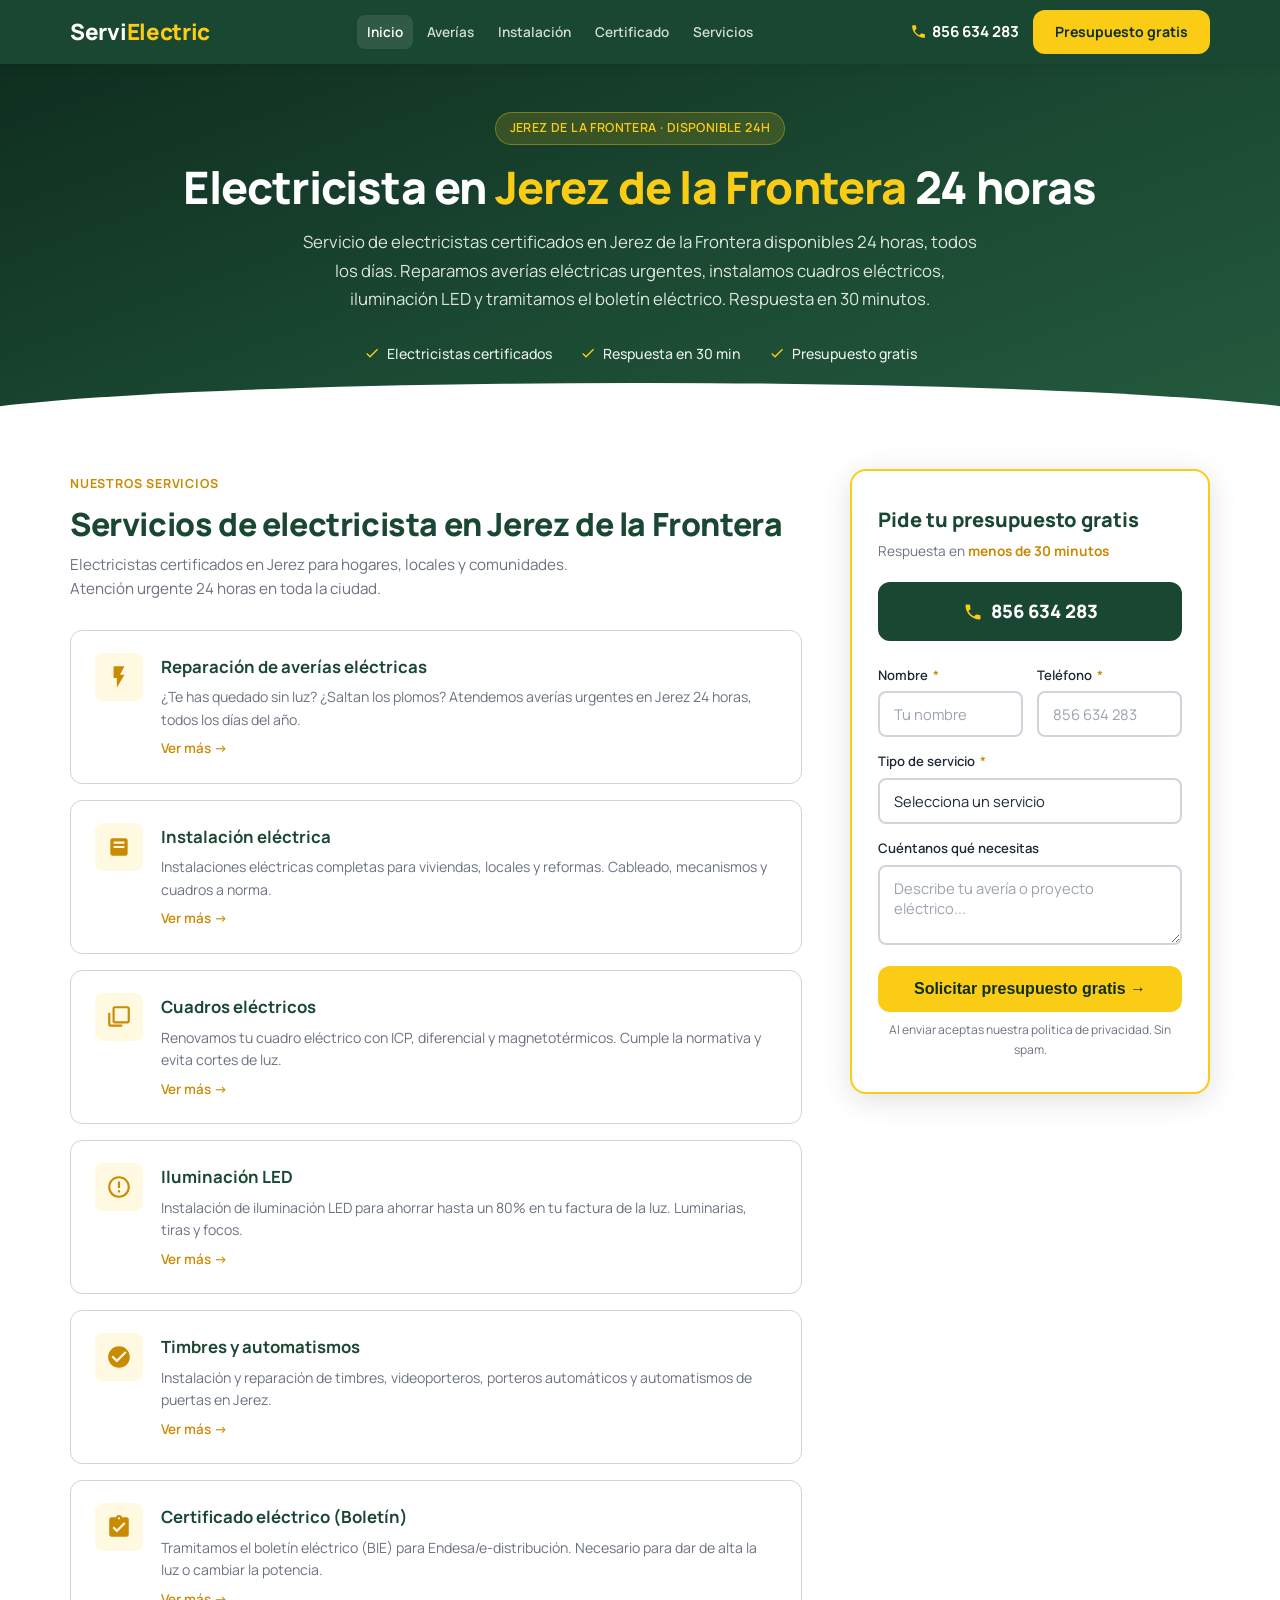
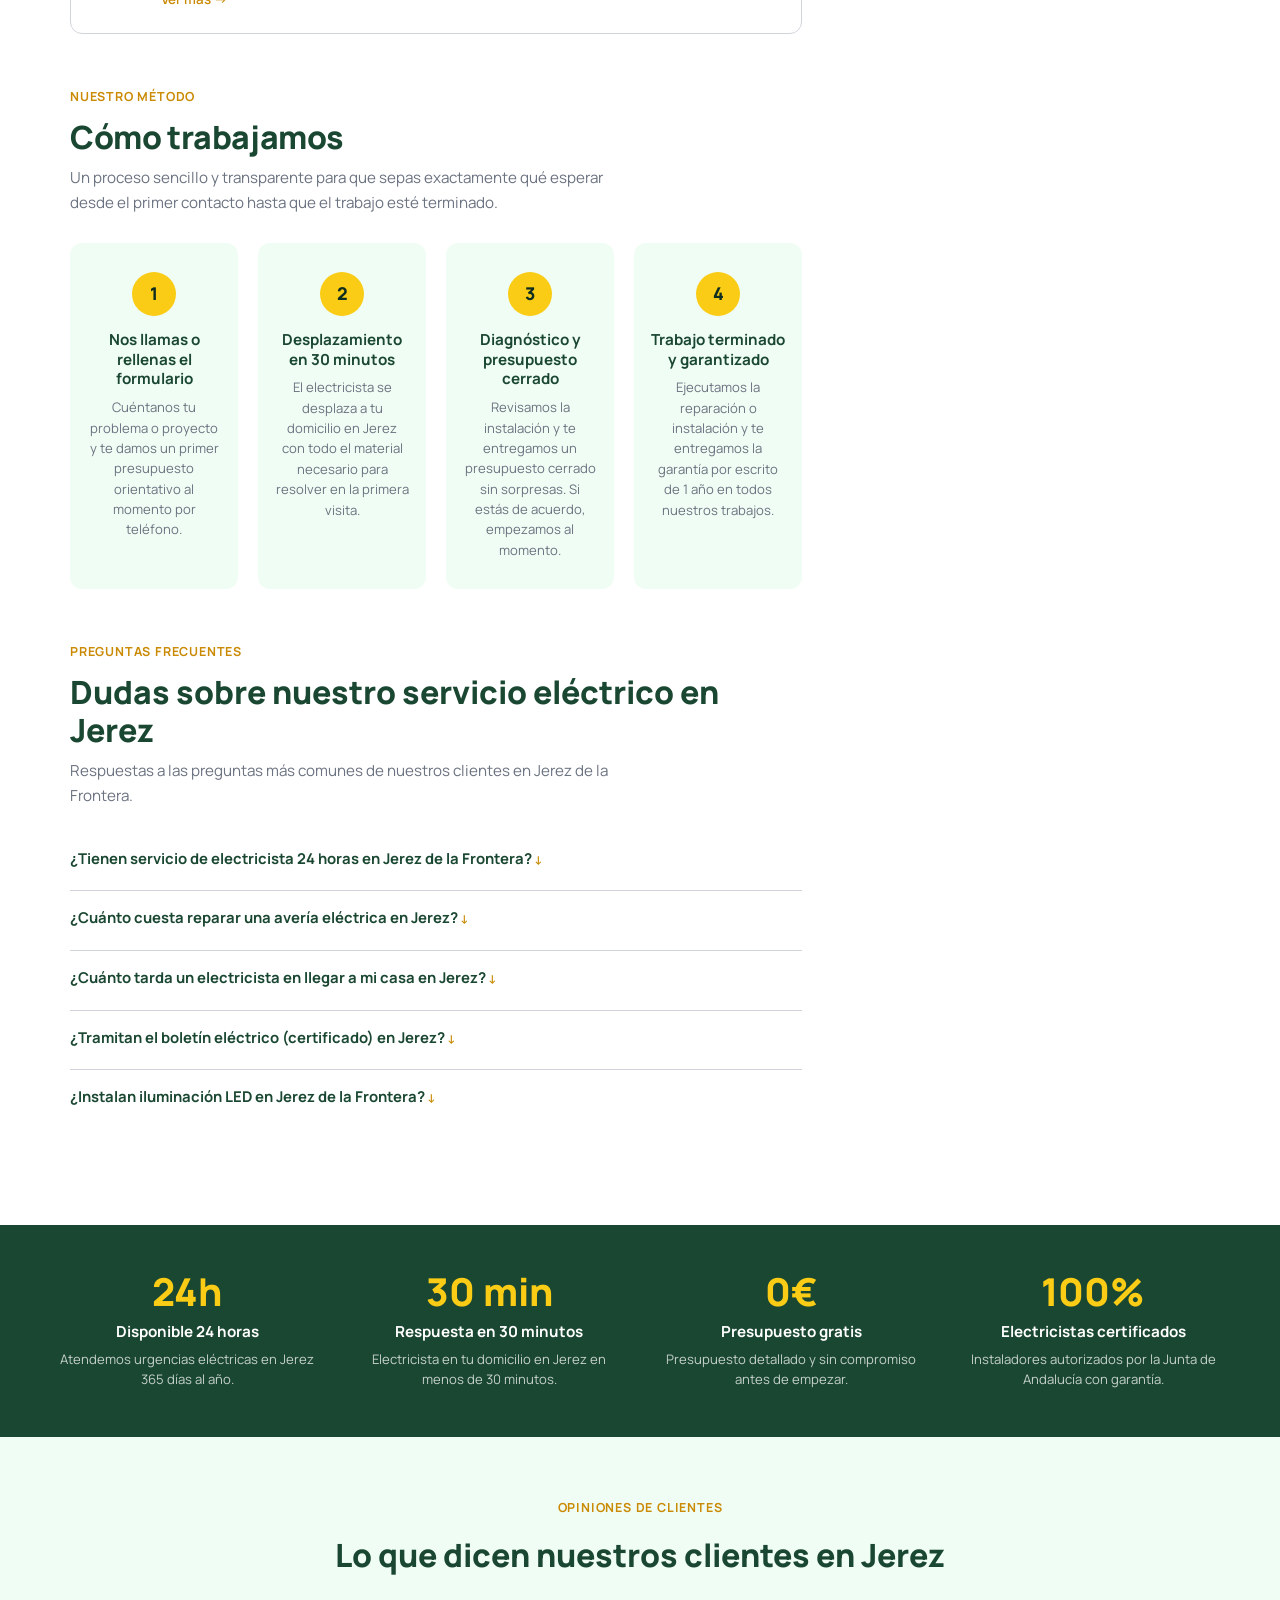
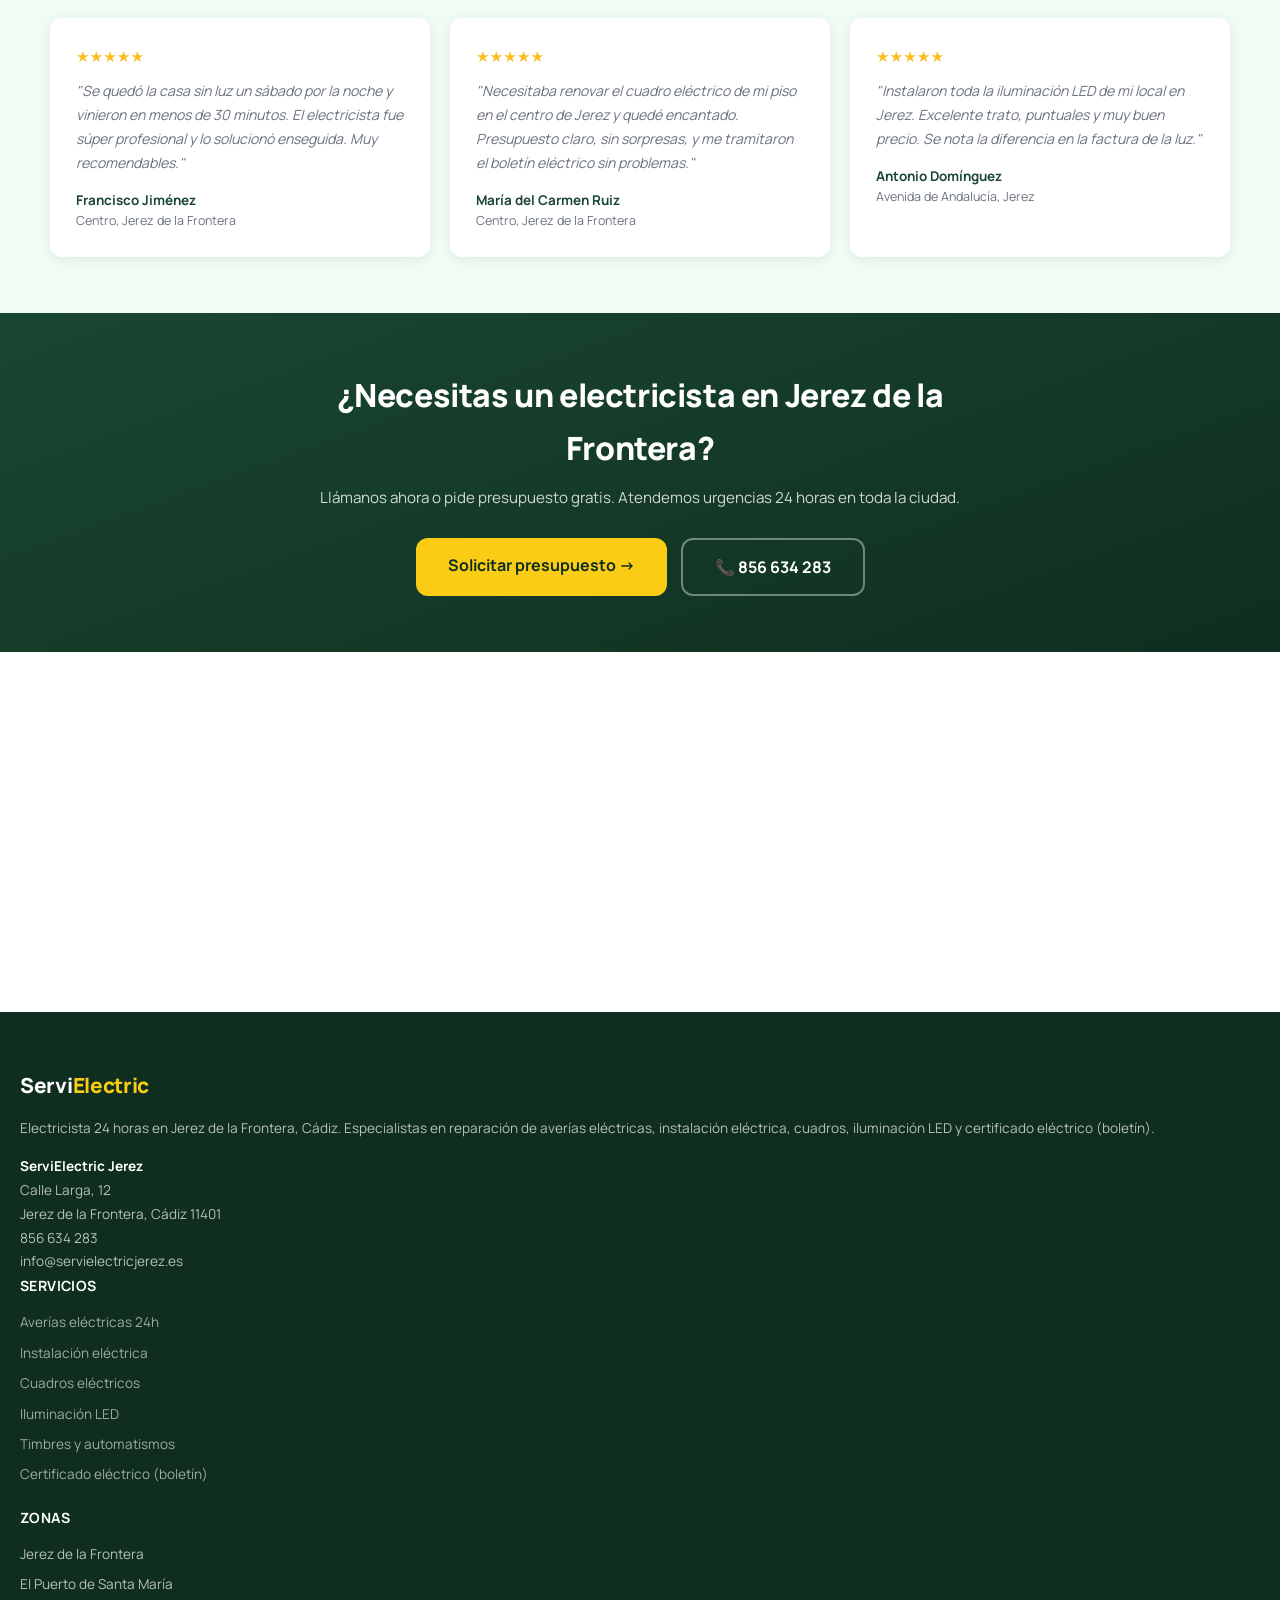
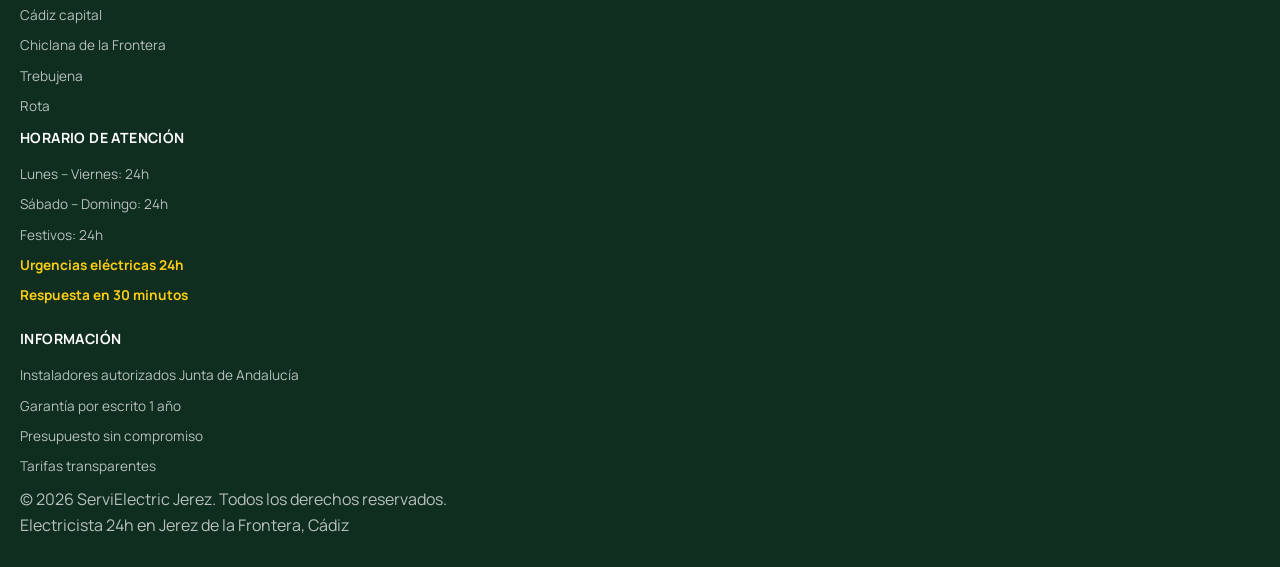
==== commit 91a9767c: "fix: renombrar 6 clases CSS para eliminar solapamiento con multiservicios" ====
--- a/index.html
+++ b/index.html
@@ -161,7 +161,7 @@
 <!-- ============ BARRA SUPERIOR ============ -->
 <header class="top-bar" role="banner">
   <div class="top-bar-inner">
-    <a href="/" class="brand" aria-label="ServiElectric Jerez - Inicio">Servi<em>Electric</em></a>
+    <a href="/" class="biz-name" aria-label="ServiElectric Jerez - Inicio">Servi<em>Electric</em></a>
 
     <nav class="main-menu" id="main-nav" role="navigation" aria-label="Navegación principal">
       <a href="/" class="on">Inicio</a>
@@ -177,7 +177,7 @@
         856 634 283
       </a>
       <a href="#presupuesto" class="btn-primary">Presupuesto gratis</a>
-      <button class="menu-toggle" id="hamburger" aria-label="Abrir menú" aria-expanded="false">
+      <button class="nav-burger" id="hamburger" aria-label="Abrir menú" aria-expanded="false">
         <span></span><span></span><span></span>
       </button>
     </div>
@@ -191,15 +191,15 @@
     <h1 id="opening-heading">Electricista en <em>Jerez de la Frontera</em> 24 horas</h1>
     <p class="opening-text">Servicio de electricistas certificados en Jerez de la Frontera disponibles 24 horas, todos los días. Reparamos averías eléctricas urgentes, instalamos cuadros eléctricos, iluminación LED y tramitamos el boletín eléctrico. Respuesta en 30 minutos.</p>
     <div class="check-list">
-      <span class="check-item">
+      <span class="verify-item">
         <svg viewBox="0 0 24 24"><path d="M9 16.17L4.83 12l-1.42 1.41L9 19 21 7l-1.41-1.41z"/></svg>
         Electricistas certificados
       </span>
-      <span class="check-item">
+      <span class="verify-item">
         <svg viewBox="0 0 24 24"><path d="M9 16.17L4.83 12l-1.42 1.41L9 19 21 7l-1.41-1.41z"/></svg>
         Respuesta en 30 min
       </span>
-      <span class="check-item">
+      <span class="verify-item">
         <svg viewBox="0 0 24 24"><path d="M9 16.17L4.83 12l-1.42 1.41L9 19 21 7l-1.41-1.41z"/></svg>
         Presupuesto gratis
       </span>
@@ -497,12 +497,12 @@
 </main>
 
 <!-- ============ FOOTER (3 columnas) ============ -->
-<footer class="site-footer" role="contentinfo">
+<footer class="page-footer" role="contentinfo">
   <div class="site-footer-inner">
     <div class="site-footer-grid">
 
-      <div class="footer-about">
-        <div class="brand">Servi<em>Electric</em></div>
+      <div class="col-info">
+        <div class="biz-name">Servi<em>Electric</em></div>
         <p>Electricista 24 horas en Jerez de la Frontera, Cádiz. Especialistas en reparación de averías eléctricas, instalación eléctrica, cuadros, iluminación LED y certificado eléctrico (boletín).</p>
         <div class="footer-contact">
           <strong>ServiElectric Jerez</strong><br>
@@ -554,7 +554,7 @@
 
     </div>
 
-    <div class="site-footer-bottom">
+    <div class="page-footer-legal">
       <p>© 2026 ServiElectric Jerez. Todos los derechos reservados.</p>
       <p>Electricista 24h en Jerez de la Frontera, Cádiz</p>
     </div>
--- a/css/style.css
+++ b/css/style.css
@@ -65,14 +65,14 @@
   gap: 16px;
 }
 
-.brand {
+.biz-name {
   font-size: 1.4rem;
   font-weight: 800;
   color: var(--clr-page);
   letter-spacing: -0.3px;
 }
 
-.brand em { color: var(--clr-gold); font-style: normal; }
+.biz-name em { color: var(--clr-gold); font-style: normal; }
 
 .main-menu {
   display: flex;
@@ -156,7 +156,7 @@
 
 .btn-big { padding: 14px 32px; font-size: 1rem; }
 
-.menu-toggle {
+.nav-burger {
   display: none;
   background: none;
   border: none;
@@ -166,7 +166,7 @@
   padding: 4px;
 }
 
-.menu-toggle span {
+.nav-burger span {
   display: block;
   width: 22px;
   height: 2px;
@@ -248,7 +248,7 @@
   flex-wrap: wrap;
 }
 
-.check-item {
+.verify-item {
   display: flex;
   align-items: center;
   gap: 7px;
@@ -257,7 +257,7 @@
   font-weight: 500;
 }
 
-.check-item svg {
+.verify-item svg {
   width: 16px;
   height: 16px;
   fill: var(--clr-gold);
@@ -808,27 +808,27 @@
    FOOTER (3 columnas)
    ============================================ */
 
-.site-footer {
+.page-footer {
   background: var(--clr-green-dark);
   color: rgba(255,255,255,0.7);
   padding: 56px 20px 28px;
 }
 
-.site-footer-inner {
+.page-footer-inner {
   max-width: var(--max-w);
   margin: 0 auto;
 }
 
-.site-footer-grid {
+.page-footer-grid {
   display: grid;
   grid-template-columns: 1.2fr 1fr 1fr;
   gap: 40px;
   margin-bottom: 40px;
 }
 
-.footer-about .brand { font-size: 1.3rem; margin-bottom: 14px; }
-
-.footer-about p {
+.col-info .biz-name { font-size: 1.3rem; margin-bottom: 14px; }
+
+.col-info p {
   font-size: 0.85rem;
   line-height: 1.65;
   margin-bottom: 16px;
@@ -877,7 +877,7 @@
   font-weight: 700;
 }
 
-.site-footer-bottom {
+.page-footer-bottom {
   border-top: 1px solid rgba(255,255,255,0.1);
   padding-top: 20px;
   display: flex;
@@ -1067,7 +1067,7 @@
    ============================================ */
 
 @media (max-width: 1024px) {
-  .site-footer-grid { grid-template-columns: 1fr 1fr; gap: 32px; }
+  .page-footer-grid { grid-template-columns: 1fr 1fr; gap: 32px; }
   .article-grid { grid-template-columns: 1fr; }
   .sticky-panel { position: static; }
   .sidebar-layout { grid-template-columns: 1fr; }
@@ -1078,11 +1078,11 @@
 @media (max-width: 768px) {
   .main-menu { display: none; position: absolute; top: 64px; left: 0; right: 0; background: var(--clr-green-dark); flex-direction: column; padding: 14px; gap: 3px; }
   .main-menu.open { display: flex; }
-  .menu-toggle { display: flex; }
+  .nav-burger { display: flex; }
   .phone-link { display: none; }
   .field-pair { grid-template-columns: 1fr; }
-  .site-footer-grid { grid-template-columns: 1fr; gap: 28px; }
-  .site-footer-bottom { flex-direction: column; text-align: center; }
+  .page-footer-grid { grid-template-columns: 1fr; gap: 28px; }
+  .page-footer-bottom { flex-direction: column; text-align: center; }
   .testimonials-row { grid-template-columns: 1fr; }
   .opening-section { padding: 36px 20px 44px; }
   .steps-row { grid-template-columns: 1fr 1fr; }
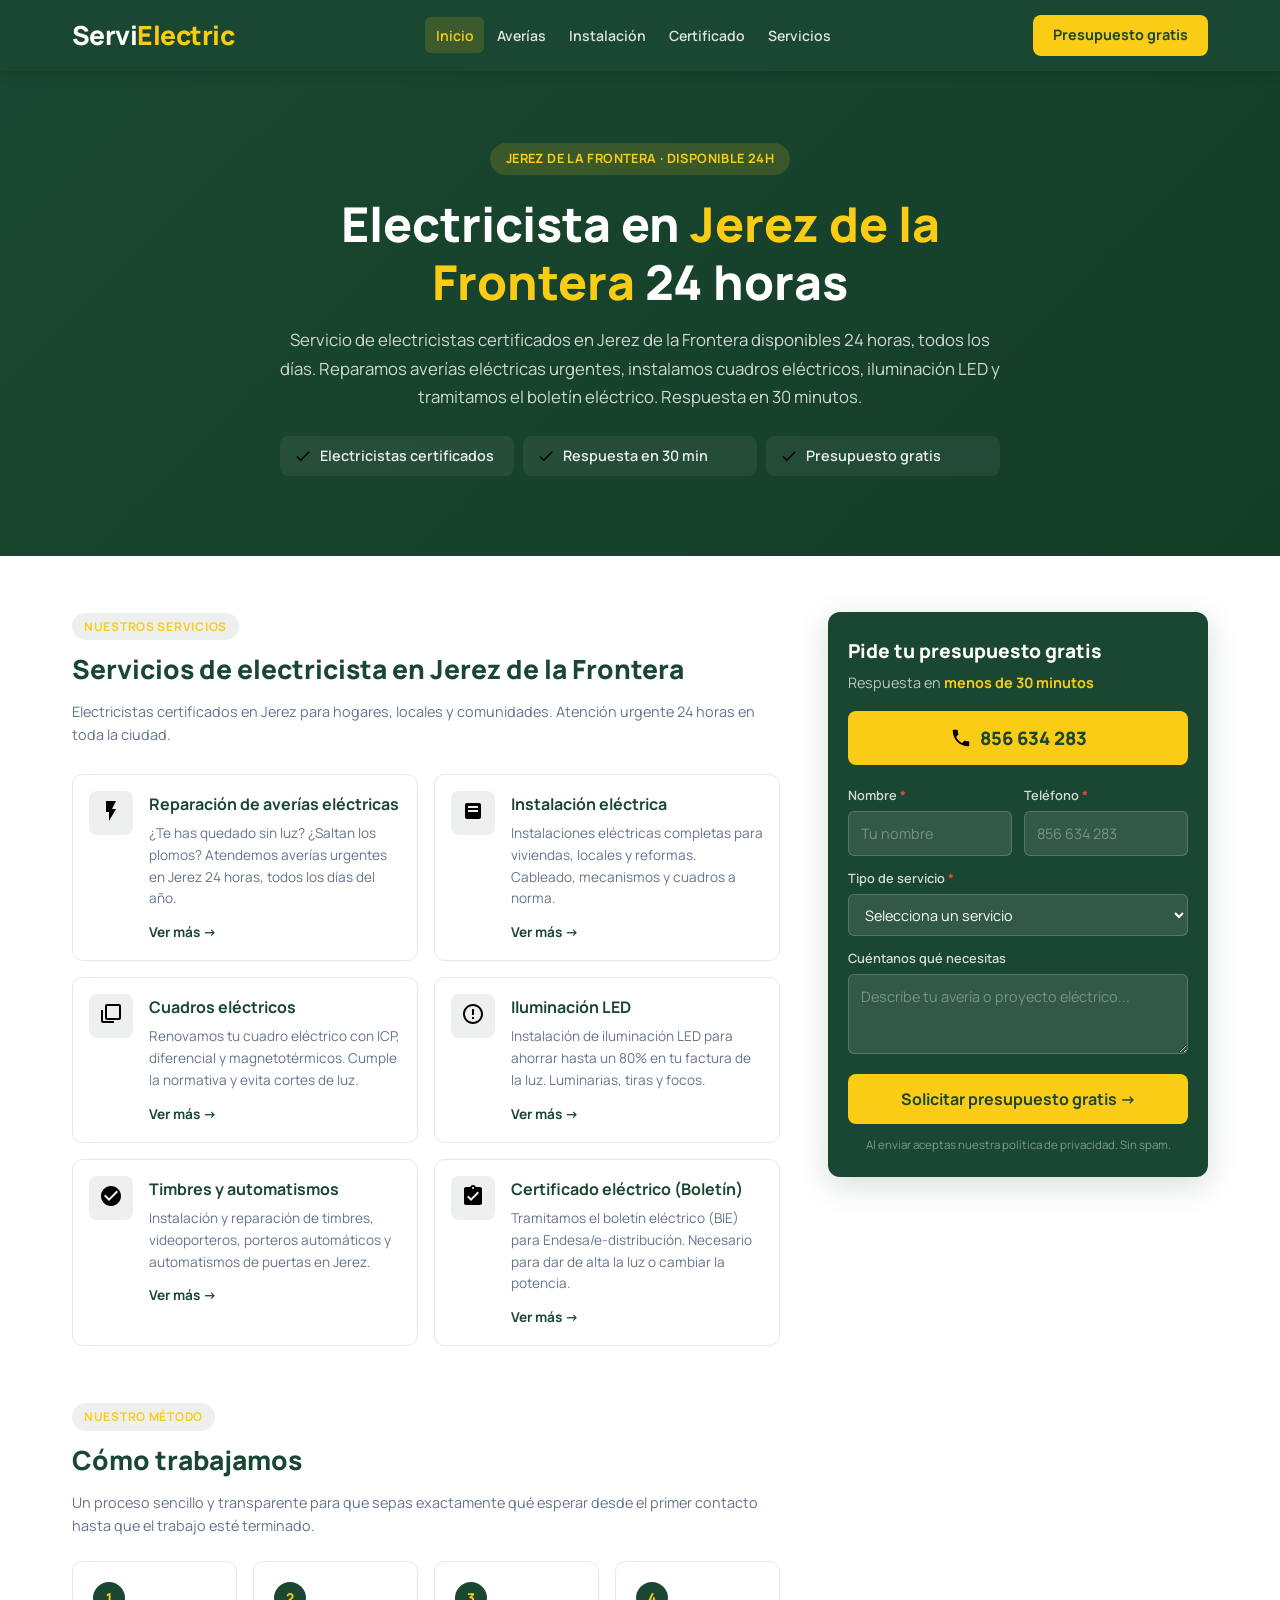
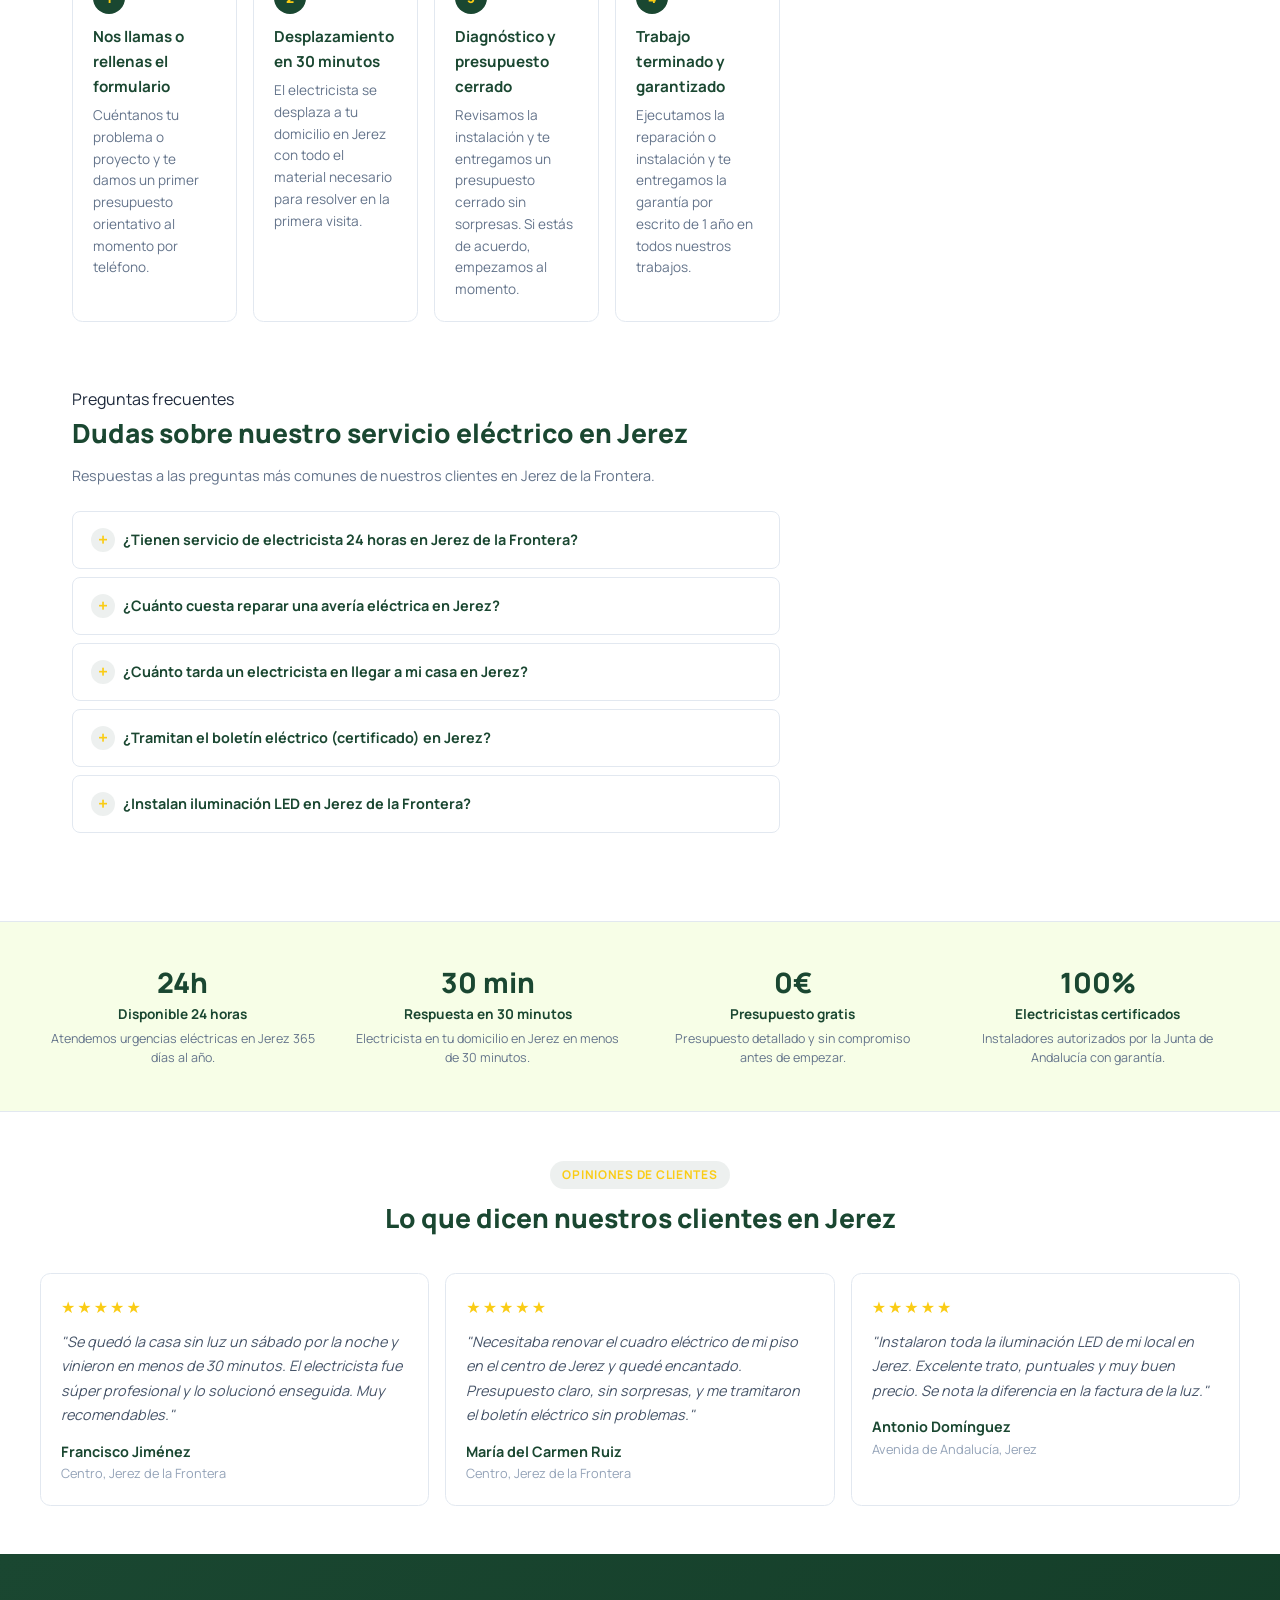
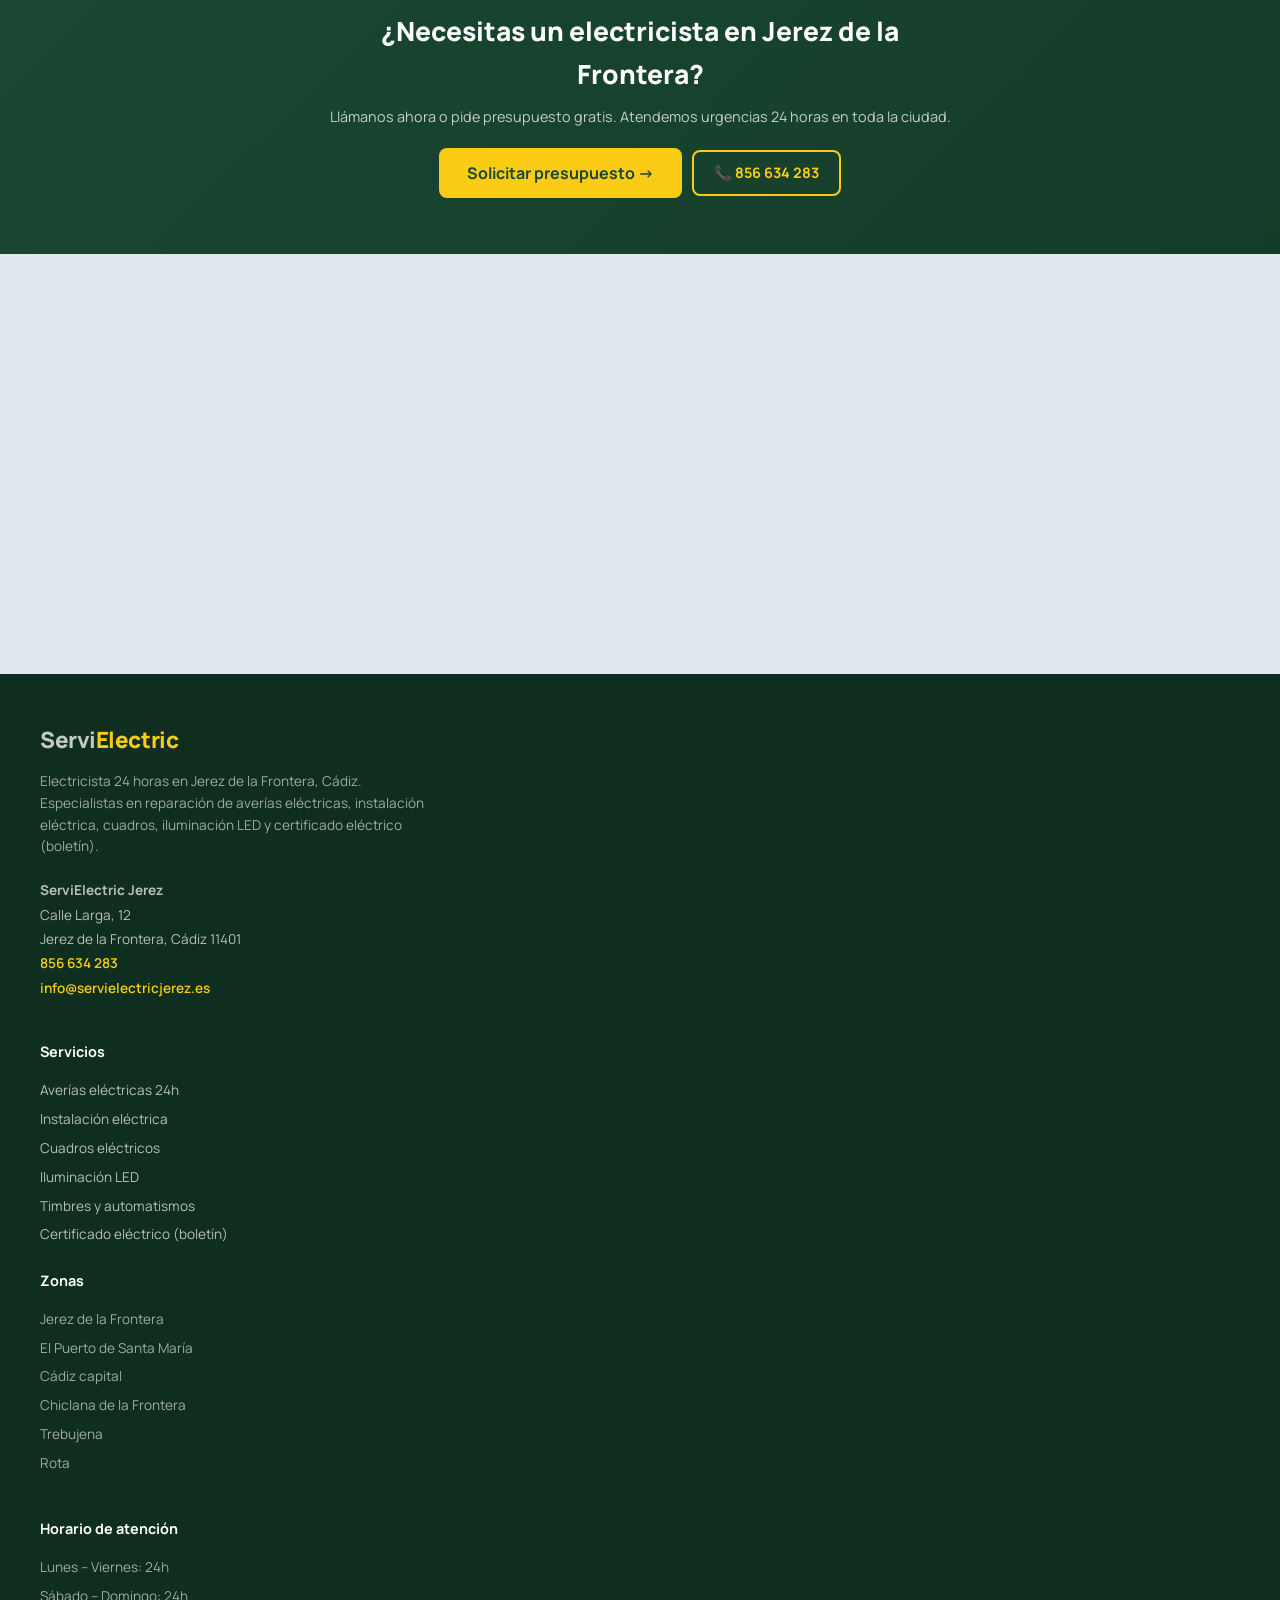
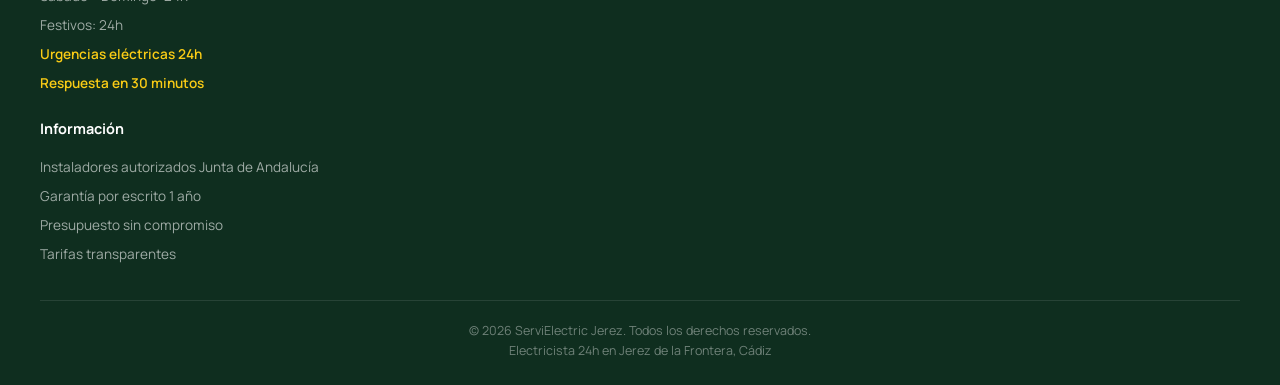
==== commit d923fe32: "cache bust v=3" ====
--- a/index.html
+++ b/index.html
@@ -18,7 +18,7 @@
   <link rel="preconnect" href="https://fonts.googleapis.com">
   <link rel="preconnect" href="https://fonts.gstatic.com" crossorigin>
   <link href="https://fonts.googleapis.com/css2?family=Manrope:wght@400;500;600;700;800;900&display=swap" rel="stylesheet">
-  <link rel="stylesheet" href="css/style.css">
+  <link rel="stylesheet" href="css/style.css?v=3">
 
   <!-- Schema Electrician -->
   <script type="application/ld+json">
--- a/css/style.css
+++ b/css/style.css
@@ -1,1099 +1,794 @@
-/* ============================================
-   SERVIELECTRIC JEREZ — Estilos únicos
-   Paleta: verde oscuro + amarillo dorado
+/* ============================================================
+   ServiElectric Jerez — Hoja de estilos completa
+   Mobile-first · Paleta: #1a4731 (verde oscuro) + #facc15 (dorado)
    Tipografía: Manrope
-   Layout: sidebar con CTA sticky
-   ============================================ */
-
-:root {
-  --clr-green: #1a4731;
-  --clr-green-dark: #0f2e1f;
-  --clr-green-light: #245a3e;
-  --clr-gold: #facc15;
-  --clr-gold-dark: #ca8a04;
-  --clr-gold-light: #fde047;
-  --clr-text: #1f2937;
-  --clr-muted: #6b7280;
-  --clr-surface: #f0fdf4;
-  --clr-page: #ffffff;
-  --clr-line: #d1d5db;
-  --clr-ok: #16a34a;
-  --drop-sm: 0 2px 12px rgba(0,0,0,0.08);
-  --drop-md: 0 6px 30px rgba(0,0,0,0.12);
-  --drop-lg: 0 12px 48px rgba(0,0,0,0.16);
-  --rad-sm: 8px;
-  --rad-md: 12px;
-  --rad-lg: 16px;
-  --type: 'Manrope', system-ui, -apple-system, sans-serif;
-  --max-w: 1180px;
-}
-
-*, *::before, *::after { box-sizing: border-box; margin: 0; padding: 0; }
-
-html { scroll-behavior: smooth; font-size: 16px; }
-
-body {
-  font-family: var(--type);
-  color: var(--clr-text);
-  background: var(--clr-page);
-  line-height: 1.65;
-}
-
-img { max-width: 100%; display: block; }
-a { color: inherit; text-decoration: none; }
-
-/* ============================================
-   BARRA SUPERIOR
-   ============================================ */
-
-.top-bar {
-  position: sticky;
-  top: 0;
-  z-index: 100;
-  background: var(--clr-green);
-  box-shadow: var(--drop-sm);
-}
-
-.top-bar-inner {
-  max-width: var(--max-w);
-  margin: 0 auto;
-  padding: 0 20px;
-  display: flex;
-  align-items: center;
-  justify-content: space-between;
-  height: 64px;
-  gap: 16px;
-}
-
-.biz-name {
-  font-size: 1.4rem;
-  font-weight: 800;
-  color: var(--clr-page);
-  letter-spacing: -0.3px;
-}
-
-.biz-name em { color: var(--clr-gold); font-style: normal; }
-
-.main-menu {
-  display: flex;
-  gap: 4px;
-  align-items: center;
-}
-
-.main-menu a {
-  color: rgba(255,255,255,0.8);
-  font-size: 0.85rem;
-  font-weight: 600;
-  padding: 6px 10px;
-  border-radius: var(--rad-sm);
-  transition: color 0.2s, background 0.2s;
-}
-
+   ============================================================ */
+
+/* ---------- Reset & Base ---------- */
+*,*::before,*::after{box-sizing:border-box;margin:0;padding:0}
+html{scroll-behavior:smooth;-webkit-text-size-adjust:100%}
+body{
+  font-family:'Manrope',system-ui,sans-serif;
+  font-size:16px;
+  line-height:1.65;
+  color:#1e293b;
+  background:#fff;
+  -webkit-font-smoothing:antialiased;
+}
+img,svg{display:block;max-width:100%}
+a{color:inherit;text-decoration:none}
+ul{list-style:none}
+button,input,select,textarea{font:inherit;color:inherit;border:none;outline:none;background:none}
+
+/* ---------- Utilidades ---------- */
+.highlight{color:#facc15;font-weight:700}
+.asterisk{color:#ef4444;font-weight:700}
+em{font-style:normal;font-weight:800;color:#facc15}
+
+/* ============================================================
+   TOP BAR / HEADER
+   ============================================================ */
+.top-bar{
+  position:sticky;top:0;z-index:100;
+  background:#1a4731;
+  color:#fff;
+  box-shadow:0 2px 12px rgba(0,0,0,.15);
+}
+.top-bar-inner{
+  max-width:1200px;margin:0 auto;
+  padding:.75rem 1rem;
+  display:flex;align-items:center;justify-content:space-between;
+  gap:.75rem;
+}
+
+/* Logo */
+.biz-name{
+  font-size:1.5rem;font-weight:800;letter-spacing:-.02em;
+  white-space:nowrap;
+  transition:opacity .2s;
+}
+.biz-name:hover{opacity:.85}
+
+/* Menú principal */
+.main-menu{
+  display:none;
+  flex-direction:column;gap:.25rem;
+  position:absolute;top:100%;left:0;right:0;
+  background:#1a4731;
+  padding:1rem 1.25rem;
+  box-shadow:0 8px 24px rgba(0,0,0,.2);
+  z-index:101;
+}
+.main-menu.open{display:flex}
+.main-menu a{
+  padding:.5rem .5rem;
+  font-size:.95rem;font-weight:600;
+  border-radius:.375rem;
+  transition:background .2s,color .2s;
+  color:rgba(255,255,255,.85);
+}
 .main-menu a:hover,
-.main-menu a.on {
-  color: var(--clr-page);
-  background: rgba(255,255,255,0.1);
-}
-
-.bar-right {
-  display: flex;
-  align-items: center;
-  gap: 14px;
-  flex-shrink: 0;
-}
-
-.phone-link {
-  color: var(--clr-page);
-  font-weight: 700;
-  font-size: 0.95rem;
-  display: flex;
-  align-items: center;
-  gap: 5px;
-}
-
-.phone-link svg { width: 17px; height: 17px; fill: var(--clr-gold); }
-
-/* Botones */
-
-.btn-primary {
-  display: inline-block;
-  padding: 10px 22px;
-  border-radius: var(--rad-md);
-  font-weight: 700;
-  font-size: 0.88rem;
-  cursor: pointer;
-  transition: all 0.2s;
-  border: none;
-  text-align: center;
-  background: var(--clr-gold);
-  color: var(--clr-green-dark);
-}
-
-.btn-primary:hover {
-  background: var(--clr-gold-dark);
-  transform: translateY(-1px);
-  box-shadow: 0 4px 14px rgba(250,204,21,0.45);
-}
-
-.btn-ghost {
-  display: inline-block;
-  padding: 10px 22px;
-  border-radius: var(--rad-md);
-  font-weight: 700;
-  font-size: 0.88rem;
-  cursor: pointer;
-  transition: all 0.2s;
-  border: 2px solid rgba(255,255,255,0.4);
-  text-align: center;
-  background: transparent;
-  color: var(--clr-page);
-}
-
-.btn-ghost:hover {
-  border-color: var(--clr-page);
-  background: rgba(255,255,255,0.08);
-}
-
-.btn-big { padding: 14px 32px; font-size: 1rem; }
-
-.nav-burger {
-  display: none;
-  background: none;
-  border: none;
-  cursor: pointer;
-  flex-direction: column;
-  gap: 4px;
-  padding: 4px;
-}
-
-.nav-burger span {
-  display: block;
-  width: 22px;
-  height: 2px;
-  background: var(--clr-page);
-  border-radius: 2px;
-  transition: all 0.3s;
-}
-
-/* ============================================
-   HERO NARROW
-   ============================================ */
-
-.opening-section {
-  background: linear-gradient(160deg, var(--clr-green-dark) 0%, var(--clr-green) 50%, var(--clr-green-light) 100%);
-  padding: 48px 20px 56px;
-  position: relative;
-  overflow: hidden;
-}
-
-.opening-section::after {
-  content: '';
-  position: absolute;
-  bottom: -2px;
-  left: 0;
-  right: 0;
-  height: 40px;
-  background: var(--clr-page);
-  clip-path: ellipse(55% 100% at 50% 100%);
-}
-
-.opening-inner {
-  max-width: var(--max-w);
-  margin: 0 auto;
-  text-align: center;
-  position: relative;
-  z-index: 1;
-}
-
-.location-pill {
-  display: inline-block;
-  background: rgba(250,204,21,0.15);
-  color: var(--clr-gold);
-  border: 1px solid rgba(250,204,21,0.35);
-  padding: 5px 14px;
-  border-radius: 50px;
-  font-size: 0.78rem;
-  font-weight: 600;
-  letter-spacing: 0.4px;
-  margin-bottom: 16px;
-  text-transform: uppercase;
-}
-
-.opening-section h1 {
-  font-size: clamp(1.8rem, 4vw, 2.8rem);
-  font-weight: 900;
-  color: var(--clr-page);
-  line-height: 1.15;
-  margin-bottom: 16px;
-  letter-spacing: -0.8px;
-}
-
-.opening-section h1 em {
-  color: var(--clr-gold);
-  font-style: normal;
-}
-
-.opening-text {
-  color: rgba(255,255,255,0.85);
-  font-size: 1.05rem;
-  max-width: 680px;
-  margin: 0 auto 28px;
-  line-height: 1.7;
-}
-
-.check-list {
-  display: flex;
-  justify-content: center;
-  gap: 28px;
-  flex-wrap: wrap;
-}
-
-.verify-item {
-  display: flex;
-  align-items: center;
-  gap: 7px;
-  color: rgba(255,255,255,0.9);
-  font-size: 0.88rem;
-  font-weight: 500;
-}
-
-.verify-item svg {
-  width: 16px;
-  height: 16px;
-  fill: var(--clr-gold);
-  flex-shrink: 0;
-}
-
-/* ============================================
-   LAYOUT SIDEBAR (contenido + CTA sticky)
-   ============================================ */
-
-.sidebar-layout {
-  max-width: var(--max-w);
-  margin: 0 auto;
-  padding: 48px 20px;
-  display: grid;
-  grid-template-columns: 1fr 360px;
-  gap: 48px;
-  align-items: start;
-}
-
-.main-content { min-width: 0; }
-
-/* ============================================
-   CTA STICKY (panel lateral)
-   ============================================ */
-
-.sticky-panel {
-  position: sticky;
-  top: 82px;
-}
-
-.panel-box {
-  background: var(--clr-page);
-  border: 2px solid var(--clr-gold);
-  border-radius: var(--rad-lg);
-  padding: 32px 26px;
-  box-shadow: var(--drop-md);
-}
-
-.panel-heading {
-  font-size: 1.25rem;
-  font-weight: 800;
-  color: var(--clr-green);
-  margin-bottom: 4px;
-}
-
-.panel-subtext {
-  font-size: 0.85rem;
-  color: var(--clr-muted);
-  margin-bottom: 20px;
-}
-
-.panel-subtext strong { color: var(--clr-gold-dark); }
-
-.panel-phone {
-  display: flex;
-  align-items: center;
-  justify-content: center;
-  gap: 8px;
-  background: var(--clr-green);
-  color: var(--clr-page);
-  padding: 14px 20px;
-  border-radius: var(--rad-md);
-  font-weight: 800;
-  font-size: 1.15rem;
-  margin-bottom: 24px;
-  transition: background 0.2s;
-}
-
-.panel-phone:hover { background: var(--clr-green-dark); }
-
-.panel-phone svg { width: 20px; height: 20px; fill: var(--clr-gold); }
-
-/* Formularios */
-
-.field { margin-bottom: 14px; }
-
-.field label {
-  display: block;
-  font-size: 0.82rem;
-  font-weight: 600;
-  color: var(--clr-text);
-  margin-bottom: 5px;
-}
-
-.field label .asterisk { color: var(--clr-gold-dark); margin-left: 2px; }
-
-.field-input {
-  width: 100%;
-  padding: 11px 14px;
-  border: 2px solid var(--clr-line);
-  border-radius: var(--rad-sm);
-  font-size: 0.92rem;
-  font-family: var(--type);
-  color: var(--clr-text);
-  background: var(--clr-page);
-  transition: border-color 0.2s, box-shadow 0.2s;
-  -webkit-appearance: none;
-}
-
-.field-input:focus {
-  outline: none;
-  border-color: var(--clr-green);
-  box-shadow: 0 0 0 3px rgba(26,71,49,0.12);
-}
-
-.field-input::placeholder { color: #9ca3af; }
-
-select.field-input { cursor: pointer; }
-
-textarea.field-input { resize: vertical; min-height: 80px; }
-
-.field-pair { display: grid; grid-template-columns: 1fr 1fr; gap: 14px; }
-
-.field-action { margin-top: 6px; }
-.field-action .btn-primary { width: 100%; }
-
-.field-note {
-  text-align: center;
-  font-size: 0.75rem;
-  color: var(--clr-muted);
-  margin-top: 8px;
-}
-
-/* ============================================
-   SERVICIOS (cards horizontales)
-   ============================================ */
-
-.offers-block {
-  margin-bottom: 48px;
-}
-
-.offers-block-head {
-  margin-bottom: 28px;
-}
-
-.offers-label {
-  display: inline-block;
-  color: var(--clr-gold-dark);
-  font-weight: 700;
-  font-size: 0.78rem;
-  text-transform: uppercase;
-  letter-spacing: 0.8px;
-  margin-bottom: 10px;
-}
-
-.offers-block-head h2 {
-  font-size: clamp(1.4rem, 3vw, 2rem);
-  font-weight: 800;
-  color: var(--clr-green);
-  line-height: 1.2;
-  letter-spacing: -0.4px;
-  margin-bottom: 10px;
-}
-
-.offers-block-head p {
-  color: var(--clr-muted);
-  font-size: 0.95rem;
-  max-width: 550px;
-  line-height: 1.6;
-}
-
-.offers-list {
-  display: flex;
-  flex-direction: column;
-  gap: 16px;
-}
-
-.offer-unit {
-  background: var(--clr-page);
-  border: 1.5px solid var(--clr-line);
-  border-radius: var(--rad-md);
-  padding: 22px 24px;
-  display: flex;
-  gap: 18px;
-  align-items: flex-start;
-  transition: all 0.25s;
-}
-
-.offer-unit:hover {
-  border-color: var(--clr-gold);
-  box-shadow: var(--drop-sm);
-}
-
-.offer-icon {
-  width: 48px;
-  height: 48px;
-  background: rgba(250,204,21,0.12);
-  border-radius: var(--rad-sm);
-  display: flex;
-  align-items: center;
-  justify-content: center;
-  flex-shrink: 0;
-}
-
-.offer-icon svg { width: 26px; height: 26px; fill: var(--clr-gold-dark); }
-
-.offer-body { flex: 1; }
-
-.offer-body h3 {
-  font-size: 1.05rem;
-  font-weight: 700;
-  color: var(--clr-green);
-  margin-bottom: 6px;
-}
-
-.offer-body p {
-  font-size: 0.88rem;
-  color: var(--clr-muted);
-  line-height: 1.6;
-}
-
-.offer-link {
-  display: inline-flex;
-  align-items: center;
-  gap: 5px;
-  font-size: 0.84rem;
-  font-weight: 600;
-  color: var(--clr-gold-dark);
-  margin-top: 6px;
-}
-
-.offer-link:hover { text-decoration: underline; }
-
-/* ============================================
-   CÓMO TRABAJAMOS (4 pasos)
-   ============================================ */
-
-.method-block {
-  margin-bottom: 48px;
-}
-
-.method-block-head {
-  margin-bottom: 28px;
-}
-
-.method-label {
-  display: inline-block;
-  color: var(--clr-gold-dark);
-  font-weight: 700;
-  font-size: 0.78rem;
-  text-transform: uppercase;
-  letter-spacing: 0.8px;
-  margin-bottom: 10px;
-}
-
-.method-block-head h2 {
-  font-size: clamp(1.4rem, 3vw, 2rem);
-  font-weight: 800;
-  color: var(--clr-green);
-  line-height: 1.2;
-  letter-spacing: -0.4px;
-  margin-bottom: 10px;
-}
-
-.method-block-head p {
-  color: var(--clr-muted);
-  font-size: 0.95rem;
-  max-width: 550px;
-  line-height: 1.6;
-}
-
-.steps-row {
-  display: grid;
-  grid-template-columns: repeat(4, 1fr);
-  gap: 20px;
-}
-
-.step-card {
-  text-align: center;
-  padding: 28px 16px;
-  background: var(--clr-surface);
-  border-radius: var(--rad-md);
-  border: 1.5px solid transparent;
-  transition: all 0.25s;
-  position: relative;
-}
-
-.step-card:hover {
-  border-color: var(--clr-gold);
-  box-shadow: var(--drop-sm);
-}
-
-.step-num {
-  width: 44px;
-  height: 44px;
-  background: var(--clr-gold);
-  color: var(--clr-green-dark);
-  border-radius: 50%;
-  display: inline-flex;
-  align-items: center;
-  justify-content: center;
-  font-weight: 900;
-  font-size: 1.1rem;
-  margin-bottom: 14px;
-}
-
-.step-card h3 {
-  font-size: 0.95rem;
-  font-weight: 700;
-  color: var(--clr-green);
-  margin-bottom: 8px;
-  line-height: 1.3;
-}
-
-.step-card p {
-  font-size: 0.82rem;
-  color: var(--clr-muted);
-  line-height: 1.55;
-}
-
-/* ============================================
-   BLOQUES DE CONFIANZA (números destacados)
-   ============================================ */
-
-.trust-strip {
-  background: var(--clr-green);
-  padding: 48px 20px;
-}
-
-.trust-strip-inner {
-  max-width: var(--max-w);
-  margin: 0 auto;
-  display: grid;
-  grid-template-columns: repeat(4, 1fr);
-  gap: 28px;
-}
-
-.trust-item {
-  text-align: center;
-  color: var(--clr-page);
-}
-
-.trust-value {
-  font-size: 2.4rem;
-  font-weight: 900;
-  color: var(--clr-gold);
-  line-height: 1;
-  margin-bottom: 8px;
-}
-
-.trust-item h3 {
-  font-size: 0.95rem;
-  font-weight: 700;
-  color: var(--clr-page);
-  margin-bottom: 6px;
-}
-
-.trust-item p {
-  font-size: 0.82rem;
-  color: rgba(255,255,255,0.75);
-  line-height: 1.5;
-}
-
-/* ============================================
+.main-menu a.on{
+  background:rgba(250,204,21,.15);
+  color:#facc15;
+}
+
+/* Derecha del top-bar */
+.bar-right{
+  display:flex;align-items:center;gap:.6rem;
+}
+
+/* Teléfono en header */
+.phone-link{
+  display:flex;align-items:center;gap:.35rem;
+  font-weight:700;font-size:.85rem;
+  color:#facc15;
+  padding:.4rem .75rem;
+  border-radius:999px;
+  border:1.5px solid rgba(250,204,21,.4);
+  transition:background .2s,border-color .2s;
+  white-space:nowrap;
+}
+.phone-link svg{width:16px;height:16px;flex-shrink:0}
+.phone-link:hover{
+  background:rgba(250,204,21,.12);
+  border-color:#facc15;
+}
+
+/* Botón primario */
+.btn-primary{
+  display:inline-flex;align-items:center;justify-content:center;
+  padding:.55rem 1.25rem;
+  font-size:.9rem;font-weight:700;
+  background:#facc15;color:#1a4731;
+  border-radius:.5rem;
+  transition:background .2s,transform .15s,box-shadow .2s;
+  white-space:nowrap;cursor:pointer;
+}
+.btn-primary:hover{
+  background:#eab308;
+  transform:translateY(-1px);
+  box-shadow:0 4px 14px rgba(250,204,21,.35);
+}
+.btn-primary:active{transform:translateY(0)}
+
+/* Botón grande */
+.btn-big{
+  padding:.75rem 1.75rem;
+  font-size:1rem;
+  border-radius:.5rem;
+}
+
+/* Botón ghost */
+.btn-ghost{
+  display:inline-flex;align-items:center;justify-content:center;
+  padding:.55rem 1.25rem;
+  font-size:.9rem;font-weight:700;
+  border:2px solid #facc15;color:#facc15;
+  border-radius:.5rem;
+  transition:background .2s,color .2s,transform .15s;
+  white-space:nowrap;cursor:pointer;
+}
+.btn-ghost:hover{
+  background:#facc15;color:#1a4731;
+  transform:translateY(-1px);
+}
+
+/* Hamburguesa */
+.nav-burger{
+  display:flex;flex-direction:column;gap:4px;
+  padding:.5rem;cursor:pointer;
+  background:none;border:none;
+}
+.nav-burger span{
+  display:block;width:22px;height:2.5px;
+  background:#fff;border-radius:2px;
+  transition:transform .25s,opacity .25s;
+}
+.nav-burger[aria-expanded="true"] span:nth-child(1){transform:rotate(45deg) translate(4px,4px)}
+.nav-burger[aria-expanded="true"] span:nth-child(2){opacity:0}
+.nav-burger[aria-expanded="true"] span:nth-child(3){transform:rotate(-45deg) translate(4px,-4px)}
+
+/* ============================================================
+   OPENING / HERO
+   ============================================================ */
+.opening-section{
+  background:linear-gradient(135deg,#1a4731 0%,#143d28 100%);
+  color:#fff;
+  padding:2.5rem 1rem 3rem;
+  text-align:center;
+}
+.opening-inner{
+  max-width:720px;margin:0 auto;
+}
+.location-pill{
+  display:inline-block;
+  padding:.35rem 1rem;
+  font-size:.8rem;font-weight:700;letter-spacing:.03em;
+  background:rgba(250,204,21,.15);color:#facc15;
+  border-radius:999px;
+  margin-bottom:1.25rem;
+  text-transform:uppercase;
+}
+.opening-section h1{
+  font-size:1.75rem;font-weight:800;line-height:1.2;
+  margin-bottom:1rem;
+}
+.opening-section h1 em{color:#facc15}
+.opening-text{
+  font-size:.95rem;line-height:1.7;
+  color:rgba(255,255,255,.8);
+  margin-bottom:1.5rem;
+}
+.check-list{
+  display:flex;flex-direction:column;gap:.6rem;
+  margin-top:1.5rem;
+  align-items:flex-start;
+  max-width:360px;margin-left:auto;margin-right:auto;
+}
+.verify-item{
+  display:flex;align-items:center;gap:.5rem;
+  font-size:.9rem;font-weight:600;
+  color:rgba(255,255,255,.9);
+  background:rgba(255,255,255,.06);
+  padding:.5rem .85rem;
+  border-radius:.5rem;
+  width:100%;
+}
+.verify-item svg{
+  width:18px;height:18px;flex-shrink:0;
+  color:#facc15;
+}
+
+/* ============================================================
+   SIDEBAR LAYOUT
+   ============================================================ */
+.sidebar-layout{
+  max-width:1200px;margin:0 auto;
+  padding:2rem 1rem;
+  display:flex;flex-direction:column;gap:2rem;
+}
+.main-content{flex:1;min-width:0}
+
+/* Sticky panel */
+.sticky-panel{
+  order:-1;
+}
+.panel-box{
+  background:#1a4731;color:#fff;
+  border-radius:.75rem;
+  padding:1.5rem 1.25rem;
+  box-shadow:0 8px 30px rgba(26,71,49,.18);
+}
+.panel-heading{
+  font-size:1.2rem;font-weight:800;
+  margin-bottom:.25rem;
+}
+.panel-subtext{
+  font-size:.9rem;color:rgba(255,255,255,.7);
+  margin-bottom:1rem;
+}
+.panel-subtext strong{color:#facc15}
+.panel-phone{
+  display:flex;align-items:center;justify-content:center;gap:.5rem;
+  width:100%;
+  padding:.75rem;
+  font-size:1.15rem;font-weight:800;
+  color:#1a4731;
+  background:#facc15;
+  border-radius:.5rem;
+  margin-bottom:1.25rem;
+  transition:background .2s,transform .15s;
+}
+.panel-phone svg{width:22px;height:22px}
+.panel-phone:hover{background:#eab308;transform:translateY(-1px)}
+
+/* Formulario */
+.field-pair{
+  display:flex;flex-direction:column;gap:.75rem;
+}
+.field{
+  margin-bottom:.75rem;
+}
+.field label{
+  display:block;
+  font-size:.8rem;font-weight:600;
+  color:rgba(255,255,255,.8);
+  margin-bottom:.3rem;
+}
+.field-input{
+  width:100%;
+  padding:.6rem .75rem;
+  font-size:.9rem;
+  background:rgba(255,255,255,.1);
+  color:#fff;
+  border:1.5px solid rgba(255,255,255,.18);
+  border-radius:.375rem;
+  transition:border-color .2s,background .2s;
+}
+.field-input::placeholder{color:rgba(255,255,255,.35)}
+.field-input:focus{
+  border-color:#facc15;
+  background:rgba(255,255,255,.14);
+}
+select.field-input{cursor:pointer;appearance:auto}
+textarea.field-input{resize:vertical;min-height:80px}
+.field-action{margin-top:.5rem}
+.field-action .btn-primary{width:100%}
+.field-note{
+  font-size:.72rem;
+  color:rgba(255,255,255,.45);
+  text-align:center;
+  margin-top:.75rem;
+  line-height:1.5;
+}
+
+/* ============================================================
+   SERVICIOS / OFFERS
+   ============================================================ */
+.offers-block{padding:0 0 1.5rem}
+.offers-block-head{
+  margin-bottom:1.75rem;
+}
+.offers-label,.method-label{
+  display:inline-block;
+  font-size:.75rem;font-weight:700;
+  text-transform:uppercase;letter-spacing:.06em;
+  color:#facc15;
+  background:rgba(26,71,49,.08);
+  padding:.25rem .75rem;
+  border-radius:999px;
+  margin-bottom:.5rem;
+}
+.offers-block-head h2,
+.method-block-head h2,
+.qa-block-head h2{
+  font-size:1.4rem;font-weight:800;
+  color:#1a4731;
+  margin-bottom:.5rem;
+}
+.offers-block-head p,
+.method-block-head p,
+.qa-block-head p{
+  font-size:.9rem;color:#64748b;
+  line-height:1.6;
+}
+
+.offers-list{
+  display:flex;flex-direction:column;gap:1rem;
+}
+.offer-unit{
+  display:flex;gap:1rem;
+  background:#fff;
+  border:1.5px solid #e2e8f0;
+  border-radius:.65rem;
+  padding:1rem;
+  transition:border-color .2s,box-shadow .2s;
+}
+.offer-unit:hover{
+  border-color:#1a4731;
+  box-shadow:0 4px 16px rgba(26,71,49,.08);
+}
+.offer-icon{
+  flex-shrink:0;
+  display:flex;align-items:flex-start;justify-content:center;
+  width:44px;height:44px;
+  background:rgba(26,71,49,.08);
+  border-radius:.5rem;
+  color:#1a4731;
+  padding:.5rem;
+}
+.offer-icon svg{width:24px;height:24px}
+.offer-body{flex:1;min-width:0}
+.offer-body h3{
+  font-size:1rem;font-weight:700;
+  color:#1a4731;
+  margin-bottom:.35rem;
+}
+.offer-body p{
+  font-size:.85rem;color:#64748b;
+  line-height:1.6;
+  margin-bottom:.5rem;
+}
+.offer-link{
+  font-size:.85rem;font-weight:700;
+  color:#1a4731;
+  transition:color .2s;
+}
+.offer-link:hover{color:#facc15;text-decoration:underline}
+
+/* ============================================================
+   MÉTODO / PASOS
+   ============================================================ */
+.method-block{padding:2rem 0}
+.method-block-head{margin-bottom:1.5rem}
+.steps-row{
+  display:flex;flex-direction:column;gap:1rem;
+}
+.step-card{
+  background:#fff;
+  border:1.5px solid #e2e8f0;
+  border-radius:.65rem;
+  padding:1.25rem;
+  transition:border-color .2s,box-shadow .2s;
+  position:relative;
+}
+.step-card:hover{
+  border-color:#1a4731;
+  box-shadow:0 4px 16px rgba(26,71,49,.08);
+}
+.step-num{
+  display:inline-flex;align-items:center;justify-content:center;
+  width:32px;height:32px;
+  background:#1a4731;color:#facc15;
+  font-size:.85rem;font-weight:800;
+  border-radius:50%;
+  margin-bottom:.65rem;
+}
+.step-card h3{
+  font-size:.95rem;font-weight:700;
+  color:#1a4731;
+  margin-bottom:.35rem;
+}
+.step-card p{
+  font-size:.85rem;color:#64748b;
+  line-height:1.6;
+}
+
+/* ============================================================
+   FAQ / Q&A
+   ============================================================ */
+.qa-block{padding:2rem 0}
+.qa-block-head{margin-bottom:1.5rem}
+.qa-entries{
+  display:flex;flex-direction:column;gap:.5rem;
+}
+.qa-entry{
+  background:#fff;
+  border:1.5px solid #e2e8f0;
+  border-radius:.5rem;
+  overflow:hidden;
+  transition:border-color .2s;
+}
+.qa-entry:hover{border-color:#1a4731}
+.qa-q{
+  padding:1rem 1.15rem;
+  font-size:.9rem;font-weight:700;
+  color:#1a4731;
+  cursor:pointer;
+  display:flex;align-items:center;gap:.5rem;
+  user-select:none;
+  transition:background .15s;
+}
+.qa-q::before{
+  content:'+';
+  display:inline-flex;align-items:center;justify-content:center;
+  width:24px;height:24px;flex-shrink:0;
+  font-size:1.1rem;font-weight:700;
+  color:#facc15;
+  background:rgba(26,71,49,.08);
+  border-radius:50%;
+  transition:transform .2s;
+}
+.qa-entry:hover .qa-q{background:rgba(26,71,49,.03)}
+.qa-a{
+  padding:0 1.15rem 0 3rem;
+  font-size:.85rem;color:#64748b;
+  line-height:1.7;
+  max-height:0;overflow:hidden;
+  transition:max-height .35s ease,padding .35s ease;
+}
+.qa-a.open{
+  max-height:400px;
+  padding:0 1.15rem 1rem 3rem;
+}
+
+/* ============================================================
+   TRUST STRIP
+   ============================================================ */
+.trust-strip{
+  background:#f7fee7;
+  border-top:1px solid #e2e8f0;
+  border-bottom:1px solid #e2e8f0;
+  padding:2rem 1rem;
+}
+.trust-strip-inner{
+  max-width:1200px;margin:0 auto;
+  display:grid;
+  grid-template-columns:1fr 1fr;
+  gap:1.25rem;
+  text-align:center;
+}
+.trust-item{
+  padding:.75rem .5rem;
+}
+.trust-value{
+  font-size:1.75rem;font-weight:900;
+  color:#1a4731;
+  line-height:1.2;
+  margin-bottom:.25rem;
+}
+.trust-item h3{
+  font-size:.85rem;font-weight:700;
+  color:#1a4731;
+  margin-bottom:.25rem;
+}
+.trust-item p{
+  font-size:.78rem;color:#64748b;
+  line-height:1.5;
+}
+
+/* ============================================================
    TESTIMONIOS
-   ============================================ */
-
-.testimonials-area {
-  background: var(--clr-surface);
-  padding: 56px 20px;
-}
-
-.testimonials-area-inner {
-  max-width: var(--max-w);
-  margin: 0 auto;
-}
-
-.testimonials-area-head {
-  text-align: center;
-  margin-bottom: 36px;
-}
-
-.testimonials-area-head span {
-  display: inline-block;
-  color: var(--clr-gold-dark);
-  font-weight: 700;
-  font-size: 0.78rem;
-  text-transform: uppercase;
-  letter-spacing: 0.8px;
-  margin-bottom: 10px;
-}
-
-.testimonials-area-head h2 {
-  font-size: clamp(1.4rem, 3vw, 2rem);
-  font-weight: 800;
-  color: var(--clr-green);
-  margin-bottom: 10px;
-}
-
-.testimonials-row {
-  display: grid;
-  grid-template-columns: repeat(3, 1fr);
-  gap: 20px;
-}
-
-.testimonial-card {
-  background: var(--clr-page);
-  border-radius: var(--rad-md);
-  padding: 26px;
-  box-shadow: var(--drop-sm);
-}
-
-.testimonial-stars { color: #fbbf24; font-size: 0.95rem; margin-bottom: 10px; }
-
-.testimonial-text {
-  font-size: 0.88rem;
-  color: var(--clr-muted);
-  line-height: 1.7;
-  margin-bottom: 14px;
-  font-style: italic;
-}
-
-.testimonial-name {
-  font-weight: 700;
-  color: var(--clr-green);
-  font-size: 0.84rem;
-}
-
-.testimonial-place {
-  font-size: 0.78rem;
-  color: var(--clr-muted);
-}
-
-/* ============================================
-   FAQ
-   ============================================ */
-
-.qa-block {
-  margin-bottom: 48px;
-}
-
-.qa-block-head {
-  margin-bottom: 24px;
-}
-
-.qa-block-head span {
-  display: inline-block;
-  color: var(--clr-gold-dark);
-  font-weight: 700;
-  font-size: 0.78rem;
-  text-transform: uppercase;
-  letter-spacing: 0.8px;
-  margin-bottom: 10px;
-}
-
-.qa-block-head h2 {
-  font-size: clamp(1.4rem, 3vw, 2rem);
-  font-weight: 800;
-  color: var(--clr-green);
-  line-height: 1.2;
-  margin-bottom: 10px;
-}
-
-.qa-block-head p {
-  color: var(--clr-muted);
-  font-size: 0.95rem;
-  max-width: 550px;
-  line-height: 1.6;
-}
-
-.qa-entries { margin-top: 12px; }
-
-.qa-entry {
-  border-bottom: 1px solid var(--clr-line);
-  padding: 14px 0;
-}
-
-.qa-entry:last-child { border-bottom: none; }
-
-.qa-q {
-  font-weight: 700;
-  color: var(--clr-green);
-  font-size: 0.93rem;
-  margin-bottom: 6px;
-  cursor: pointer;
-}
-
-.qa-a {
-  font-size: 0.85rem;
-  color: var(--clr-muted);
-  line-height: 1.6;
-  max-height: 0;
-  overflow: hidden;
-  transition: max-height 0.3s ease, padding 0.3s ease;
-}
-
-.qa-a.open {
-  max-height: 500px;
-  padding-top: 6px;
-}
-
-.qa-q::after {
-  content: ' \2193';
-  font-size: 0.75rem;
-  color: var(--clr-gold-dark);
-}
-
-/* ============================================
-   BANNER DE ACCIÓN
-   ============================================ */
-
-.action-banner {
-  background: linear-gradient(160deg, var(--clr-green) 0%, var(--clr-green-dark) 100%);
-  padding: 56px 20px;
-  text-align: center;
-}
-
-.action-banner-inner {
-  max-width: 700px;
-  margin: 0 auto;
-}
-
-.action-banner h2 {
-  font-size: clamp(1.4rem, 3vw, 2rem);
-  font-weight: 900;
-  color: var(--clr-page);
-  margin-bottom: 10px;
-  letter-spacing: -0.4px;
-}
-
-.action-banner p {
-  color: rgba(255,255,255,0.8);
-  font-size: 0.95rem;
-  margin-bottom: 28px;
-}
-
-.action-btns {
-  display: flex;
-  gap: 14px;
-  justify-content: center;
-  flex-wrap: wrap;
-}
-
-/* ============================================
+   ============================================================ */
+.testimonials-area{
+  padding:3rem 1rem;
+  background:#fff;
+}
+.testimonials-area-inner{max-width:1200px;margin:0 auto}
+.testimonials-area-head{
+  text-align:center;
+  margin-bottom:2rem;
+}
+.testimonials-area-head span{
+  display:inline-block;
+  font-size:.75rem;font-weight:700;
+  text-transform:uppercase;letter-spacing:.06em;
+  color:#facc15;
+  background:rgba(26,71,49,.08);
+  padding:.25rem .75rem;
+  border-radius:999px;
+  margin-bottom:.5rem;
+}
+.testimonials-area-head h2{
+  font-size:1.4rem;font-weight:800;
+  color:#1a4731;
+}
+.testimonials-row{
+  display:flex;flex-direction:column;gap:1rem;
+}
+.testimonial-card{
+  background:#fff;
+  border:1.5px solid #e2e8f0;
+  border-radius:.65rem;
+  padding:1.25rem;
+  transition:border-color .2s,box-shadow .2s;
+}
+.testimonial-card:hover{
+  border-color:#1a4731;
+  box-shadow:0 4px 16px rgba(26,71,49,.08);
+}
+.testimonial-stars{
+  font-size:1rem;
+  color:#facc15;
+  letter-spacing:2px;
+  margin-bottom:.6rem;
+}
+.testimonial-text{
+  font-size:.9rem;color:#475569;
+  line-height:1.7;
+  margin-bottom:.75rem;
+  font-style:italic;
+}
+.testimonial-name{
+  font-size:.9rem;font-weight:700;
+  color:#1a4731;
+}
+.testimonial-place{
+  font-size:.8rem;color:#94a3b8;
+}
+
+/* ============================================================
+   ACTION BANNER (CTA final)
+   ============================================================ */
+.action-banner{
+  background:linear-gradient(135deg,#1a4731 0%,#143d28 100%);
+  color:#fff;
+  text-align:center;
+  padding:2.5rem 1rem;
+}
+.action-banner-inner{max-width:640px;margin:0 auto}
+.action-banner h2{
+  font-size:1.35rem;font-weight:800;
+  margin-bottom:.5rem;
+}
+.action-banner p{
+  font-size:.9rem;color:rgba(255,255,255,.75);
+  margin-bottom:1.25rem;
+  line-height:1.6;
+}
+.action-btns{
+  display:flex;flex-direction:column;gap:.6rem;
+  align-items:center;
+}
+
+/* ============================================================
    MAPA
-   ============================================ */
-
-.map-block { padding: 0; }
-.map-block iframe {
-  width: 100%;
-  height: 360px;
-  border: none;
-  display: block;
-}
-
-/* ============================================
-   FOOTER (3 columnas)
-   ============================================ */
-
-.page-footer {
-  background: var(--clr-green-dark);
-  color: rgba(255,255,255,0.7);
-  padding: 56px 20px 28px;
-}
-
-.page-footer-inner {
-  max-width: var(--max-w);
-  margin: 0 auto;
-}
-
-.page-footer-grid {
-  display: grid;
-  grid-template-columns: 1.2fr 1fr 1fr;
-  gap: 40px;
-  margin-bottom: 40px;
-}
-
-.col-info .biz-name { font-size: 1.3rem; margin-bottom: 14px; }
-
-.col-info p {
-  font-size: 0.85rem;
-  line-height: 1.65;
-  margin-bottom: 16px;
-}
-
-.footer-contact {
-  font-size: 0.85rem;
-  line-height: 1.75;
-}
-
-.footer-contact strong { color: var(--clr-page); }
-
-.footer-contact a { color: rgba(255,255,255,0.7); transition: color 0.2s; }
-.footer-contact a:hover { color: var(--clr-gold); }
+   ============================================================ */
+.map-block{
+  width:100%;height:300px;
+  background:#e2e8f0;
+}
+.map-block iframe{
+  width:100%;height:100%;border:0;
+}
+
+/* ============================================================
+   FOOTER
+   ============================================================ */
+.page-footer{
+  background:#0f2e1f;
+  color:rgba(255,255,255,.75);
+  padding:3rem 1rem 1.5rem;
+}
+.site-footer-inner{max-width:1200px;margin:0 auto}
+.site-footer-grid{
+  display:flex;flex-direction:column;gap:2rem;
+  margin-bottom:2rem;
+}
+.col-info{max-width:400px}
+.col-info .biz-name{
+  font-size:1.4rem;
+  margin-bottom:.75rem;
+}
+.col-info > p{
+  font-size:.85rem;color:rgba(255,255,255,.6);
+  line-height:1.6;
+  margin-bottom:1.25rem;
+}
+.footer-contact{
+  font-size:.85rem;
+  color:rgba(255,255,255,.7);
+  line-height:1.8;
+}
+.footer-contact a{
+  color:#facc15;font-weight:600;
+  transition:opacity .2s;
+}
+.footer-contact a:hover{opacity:.8}
 
 .footer-links h4,
-.footer-hours h4 {
-  color: var(--clr-page);
-  font-size: 0.88rem;
-  font-weight: 700;
-  margin-bottom: 14px;
-  text-transform: uppercase;
-  letter-spacing: 0.4px;
-}
-
-.footer-links ul,
-.footer-hours ul {
-  list-style: none;
-}
-
+.footer-hours h4{
+  font-size:.9rem;font-weight:700;
+  color:#fff;
+  margin-bottom:.75rem;
+}
 .footer-links li,
-.footer-hours li {
-  margin-bottom: 8px;
-  font-size: 0.85rem;
-}
-
-.footer-links a {
-  color: rgba(255,255,255,0.6);
-  transition: color 0.2s;
-}
-
-.footer-links a:hover { color: var(--clr-gold); }
-
-.footer-hours li .highlight {
-  color: var(--clr-gold);
-  font-weight: 700;
-}
-
-.page-footer-bottom {
-  border-top: 1px solid rgba(255,255,255,0.1);
-  padding-top: 20px;
-  display: flex;
-  align-items: center;
-  justify-content: space-between;
-  font-size: 0.78rem;
-  gap: 16px;
-  flex-wrap: wrap;
-}
-
-/* ============================================
-   PÁGINA INTERIOR
-   ============================================ */
-
-.inner-hero {
-  background: linear-gradient(160deg, var(--clr-green-dark) 0%, var(--clr-green) 100%);
-  padding: 48px 20px;
-  text-align: center;
-}
-
-.inner-hero-inner {
-  max-width: 780px;
-  margin: 0 auto;
-}
-
-.crumbs {
-  display: flex;
-  align-items: center;
-  justify-content: center;
-  gap: 7px;
-  font-size: 0.82rem;
-  color: rgba(255,255,255,0.55);
-  margin-bottom: 14px;
-}
-
-.crumbs a { color: rgba(255,255,255,0.65); }
-.crumbs a:hover { color: var(--clr-gold); }
-.crumbs span { color: rgba(255,255,255,0.35); }
-
-.inner-hero h1 {
-  font-size: clamp(1.7rem, 4vw, 2.6rem);
-  font-weight: 900;
-  color: var(--clr-page);
-  line-height: 1.2;
-  letter-spacing: -0.4px;
-  margin-bottom: 14px;
-}
-
-.inner-hero p {
-  color: rgba(255,255,255,0.8);
-  font-size: 1rem;
-  line-height: 1.65;
-}
-
-.article-section {
-  padding: 56px 20px;
-}
-
-.article-grid {
-  max-width: var(--max-w);
-  margin: 0 auto;
-  display: grid;
-  grid-template-columns: 1fr 360px;
-  gap: 48px;
-  align-items: start;
-}
-
-.article-body h2 {
-  font-size: 1.5rem;
-  font-weight: 800;
-  color: var(--clr-green);
-  margin-bottom: 14px;
-  margin-top: 28px;
-}
-
-.article-body h2:first-child { margin-top: 0; }
-
-.article-body p {
-  color: var(--clr-muted);
-  line-height: 1.75;
-  margin-bottom: 14px;
-  font-size: 0.95rem;
-}
-
-.article-body ul {
-  margin: 0 0 14px 18px;
-  color: var(--clr-muted);
-  font-size: 0.95rem;
-  line-height: 1.75;
-}
-
-.article-body ul li { margin-bottom: 5px; }
-
-/* Proceso pasos */
-
-.workflow-steps {
-  counter-reset: phase;
-  list-style: none;
-  margin: 0 0 14px 0;
-}
-
-.workflow-steps li {
-  counter-increment: phase;
-  display: flex;
-  gap: 14px;
-  align-items: flex-start;
-  margin-bottom: 20px;
-}
-
-.workflow-steps li::before {
-  content: counter(phase);
-  width: 34px;
-  height: 34px;
-  background: var(--clr-gold);
-  color: var(--clr-green-dark);
-  border-radius: 50%;
-  display: flex;
-  align-items: center;
-  justify-content: center;
-  font-weight: 800;
-  font-size: 0.85rem;
-  flex-shrink: 0;
-}
-
-.workflow-steps li div h4 {
-  font-weight: 700;
-  color: var(--clr-green);
-  margin-bottom: 3px;
-  font-size: 0.92rem;
-}
-
-.workflow-steps li div p {
-  font-size: 0.82rem;
-  color: var(--clr-muted);
-  line-height: 1.5;
-  margin-bottom: 0;
-}
-
-/* FAQ en interiores */
-
-.qa-interior { margin-top: 14px; }
-
-.qa-interior .qa-entry {
-  border-bottom: 1px solid var(--clr-line);
-  padding: 14px 0;
-}
-
-.qa-interior .qa-entry:last-child { border-bottom: none; }
-
-.qa-interior .qa-q {
-  font-weight: 700;
-  color: var(--clr-green);
-  font-size: 0.92rem;
-  margin-bottom: 6px;
-}
-
-.qa-interior .qa-a {
-  font-size: 0.84rem;
-  color: var(--clr-muted);
-  line-height: 1.6;
-}
-
-/* Callout */
-
-.callout-box {
-  background: #fffbeb;
-  border-left: 4px solid var(--clr-gold);
-  border-radius: var(--rad-sm);
-  padding: 18px 22px;
-  margin: 28px 0;
-}
-
-.callout-box p {
-  font-weight: 700;
-  color: var(--clr-green) !important;
-  margin-bottom: 10px !important;
-}
-
-.callout-box ul {
-  color: var(--clr-muted) !important;
-  line-height: 1.9 !important;
-  margin-left: 1.1rem !important;
-}
-
-/* ============================================
-   RESPONSIVE
-   ============================================ */
-
-@media (max-width: 1024px) {
-  .page-footer-grid { grid-template-columns: 1fr 1fr; gap: 32px; }
-  .article-grid { grid-template-columns: 1fr; }
-  .sticky-panel { position: static; }
-  .sidebar-layout { grid-template-columns: 1fr; }
-  .steps-row { grid-template-columns: repeat(2, 1fr); }
-  .trust-strip-inner { grid-template-columns: repeat(2, 1fr); }
-}
-
-@media (max-width: 768px) {
-  .main-menu { display: none; position: absolute; top: 64px; left: 0; right: 0; background: var(--clr-green-dark); flex-direction: column; padding: 14px; gap: 3px; }
-  .main-menu.open { display: flex; }
-  .nav-burger { display: flex; }
-  .phone-link { display: none; }
-  .field-pair { grid-template-columns: 1fr; }
-  .page-footer-grid { grid-template-columns: 1fr; gap: 28px; }
-  .page-footer-bottom { flex-direction: column; text-align: center; }
-  .testimonials-row { grid-template-columns: 1fr; }
-  .opening-section { padding: 36px 20px 44px; }
-  .steps-row { grid-template-columns: 1fr 1fr; }
-  .trust-strip-inner { grid-template-columns: 1fr 1fr; }
-}
-
-@media (max-width: 480px) {
-  .steps-row { grid-template-columns: 1fr; }
-  .offer-unit { flex-direction: column; }
-  .trust-strip-inner { grid-template-columns: 1fr; }
-  .action-btns { flex-direction: column; align-items: center; }
-  .check-list { flex-direction: column; align-items: flex-start; gap: 10px; }
-  .sidebar-layout { padding: 28px 14px; }
-}
+.footer-hours li{
+  font-size:.85rem;
+  color:rgba(255,255,255,.6);
+  padding:.2rem 0;
+}
+.footer-links li a{
+  color:rgba(255,255,255,.7);
+  transition:color .2s;
+}
+.footer-links li a:hover{color:#facc15}
+.footer-hours .highlight{
+  color:#facc15;
+  font-weight:600;
+}
+
+.page-footer-legal{
+  border-top:1px solid rgba(255,255,255,.1);
+  padding-top:1.25rem;
+  text-align:center;
+}
+.page-footer-legal p{
+  font-size:.78rem;
+  color:rgba(255,255,255,.4);
+  line-height:1.6;
+}
+
+/* ============================================================
+   RESPONSIVE — Tablet (≥640px)
+   ============================================================ */
+@media(min-width:640px){
+  .top-bar-inner{padding:.75rem 1.5rem}
+  .biz-name{font-size:1.65rem}
+
+  .opening-section{padding:3.5rem 1.5rem 4rem}
+  .opening-section h1{font-size:2.25rem}
+  .check-list{flex-direction:row;gap:.6rem;justify-content:center;max-width:none}
+
+  .offers-list{display:grid;grid-template-columns:1fr 1fr;gap:1rem}
+  .steps-row{display:grid;grid-template-columns:1fr 1fr;gap:1rem}
+  .testimonials-row{display:grid;grid-template-columns:1fr 1fr;gap:1rem}
+  .trust-strip-inner{grid-template-columns:repeat(4,1fr)}
+  .action-btns{flex-direction:row;justify-content:center}
+  .site-footer-grid{grid-template-columns:1fr 1fr;gap:2rem}
+  .field-pair{flex-direction:row}
+  .field-pair .field{flex:1}
+
+  .map-block{height:380px}
+}
+
+/* ============================================================
+   RESPONSIVE — Desktop (≥960px)
+   ============================================================ */
+@media(min-width:960px){
+  /* Header: mostrar menú horizontal */
+  .main-menu{
+    display:flex;flex-direction:row;
+    position:static;
+    background:none;
+    padding:0;
+    box-shadow:none;
+    gap:.15rem;
+  }
+  .main-menu a{
+    padding:.4rem .65rem;
+    font-size:.88rem;
+    border-radius:.375rem;
+  }
+  .nav-burger{display:none}
+  .phone-link{display:none}
+
+  .top-bar-inner{padding:.85rem 2rem}
+
+  /* Hero */
+  .opening-section{padding:4.5rem 2rem 5rem}
+  .opening-section h1{font-size:2.75rem}
+  .opening-text{font-size:1.05rem}
+
+  /* Sidebar layout */
+  .sidebar-layout{
+    display:grid;
+    grid-template-columns:1fr 340px;
+    gap:2.5rem;
+    padding:3rem 2rem;
+    align-items:start;
+  }
+  .main-content{order:0}
+  .sticky-panel{
+    order:0;
+    position:sticky;
+    top:80px;
+  }
+
+  /* Offers: 2 cols */
+  .offers-list{grid-template-columns:1fr 1fr}
+
+  /* Steps: 4 cols */
+  .steps-row{grid-template-columns:repeat(4,1fr)}
+
+  /* Testimonials: 3 cols */
+  .testimonials-row{grid-template-columns:repeat(3,1fr)}
+
+  /* Action banner */
+  .action-banner{padding:3.5rem 2rem}
+  .action-banner h2{font-size:1.65rem}
+
+  /* Footer: 3 cols */
+  .site-footer-grid{grid-template-columns:1.3fr 1fr 1fr;gap:2.5rem}
+
+  .map-block{height:420px}
+}
+
+/* ============================================================
+   RESPONSIVE — Wide Desktop (≥1200px)
+   ============================================================ */
+@media(min-width:1200px){
+  .sidebar-layout{
+    grid-template-columns:1fr 380px;
+    gap:3rem;
+    padding:3.5rem 2rem;
+  }
+  .offers-block-head h2,
+  .method-block-head h2,
+  .qa-block-head h2,
+  .testimonials-area-head h2{
+    font-size:1.65rem;
+  }
+  .opening-section h1{font-size:3rem}
+}
+
+/* ============================================================
+   FOCUS & ACCESIBILIDAD
+   ============================================================ */
+:focus-visible{
+  outline:2px solid #facc15;
+  outline-offset:2px;
+  border-radius:2px;
+}
+.sr-only{
+  position:absolute;width:1px;height:1px;
+  padding:0;margin:-1px;overflow:hidden;
+  clip:rect(0,0,0,0);white-space:nowrap;border:0;
+}
+
+/* ============================================================
+   ANIMACIONES SUTILES
+   ============================================================ */
+@keyframes fadeInUp{
+  from{opacity:0;transform:translateY(16px)}
+  to{opacity:1;transform:translateY(0)}
+}
+.offer-unit,
+.step-card,
+.testimonial-card,
+.trust-item,
+.qa-entry{
+  animation:fadeInUp .5s ease both;
+}
+.offer-unit:nth-child(2){animation-delay:.08s}
+.offer-unit:nth-child(3){animation-delay:.16s}
+.offer-unit:nth-child(4){animation-delay:.24s}
+.offer-unit:nth-child(5){animation-delay:.32s}
+.offer-unit:nth-child(6){animation-delay:.40s}
+.step-card:nth-child(2){animation-delay:.1s}
+.step-card:nth-child(3){animation-delay:.2s}
+.step-card:nth-child(4){animation-delay:.3s}
+.testimonial-card:nth-child(2){animation-delay:.1s}
+.testimonial-card:nth-child(3){animation-delay:.2s}
+
+/* ============================================================
+   PRINT
+   ============================================================ */
+@media print{
+  .top-bar,.nav-burger,.sticky-panel,.action-banner,.map-block{display:none}
+  .sidebar-layout{display:block}
+  .opening-section{background:#fff;color:#000}
+  .opening-section h1 em{color:#1a4731}
+  body{color:#000}
+}
